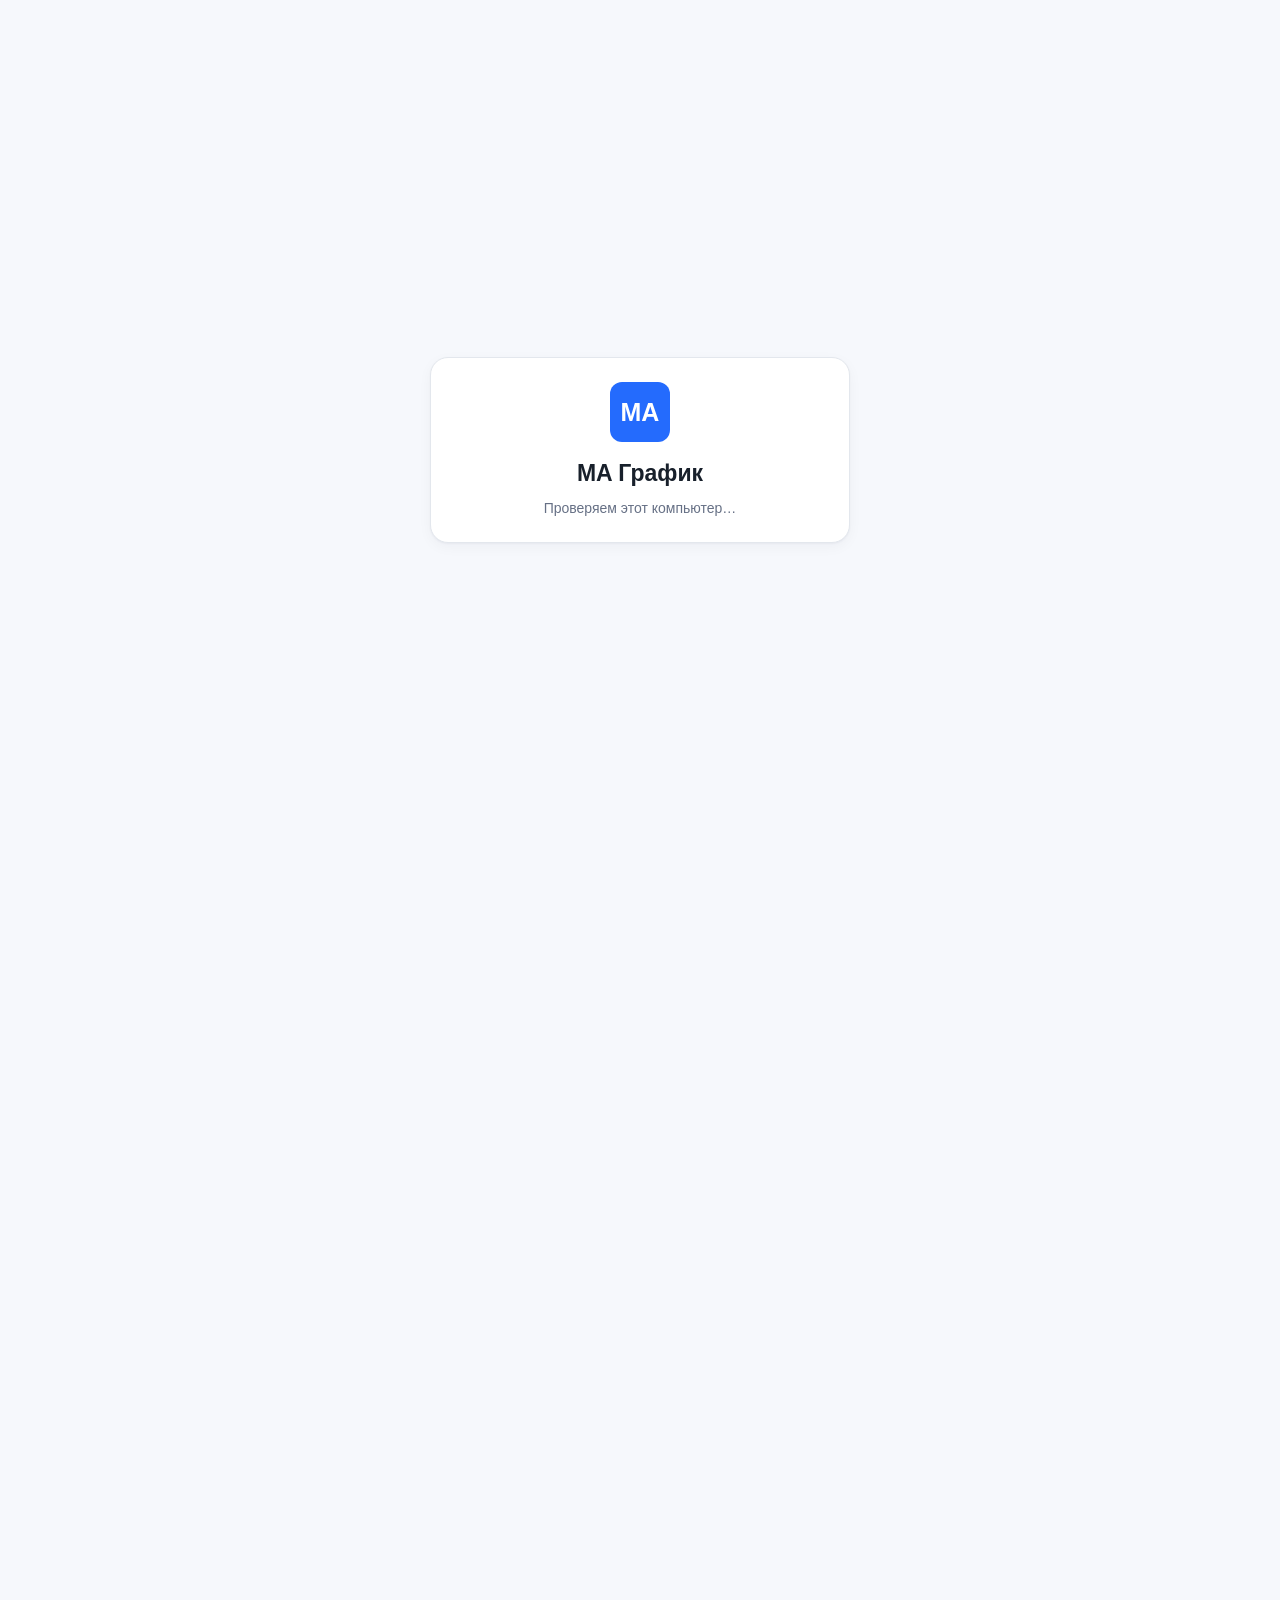
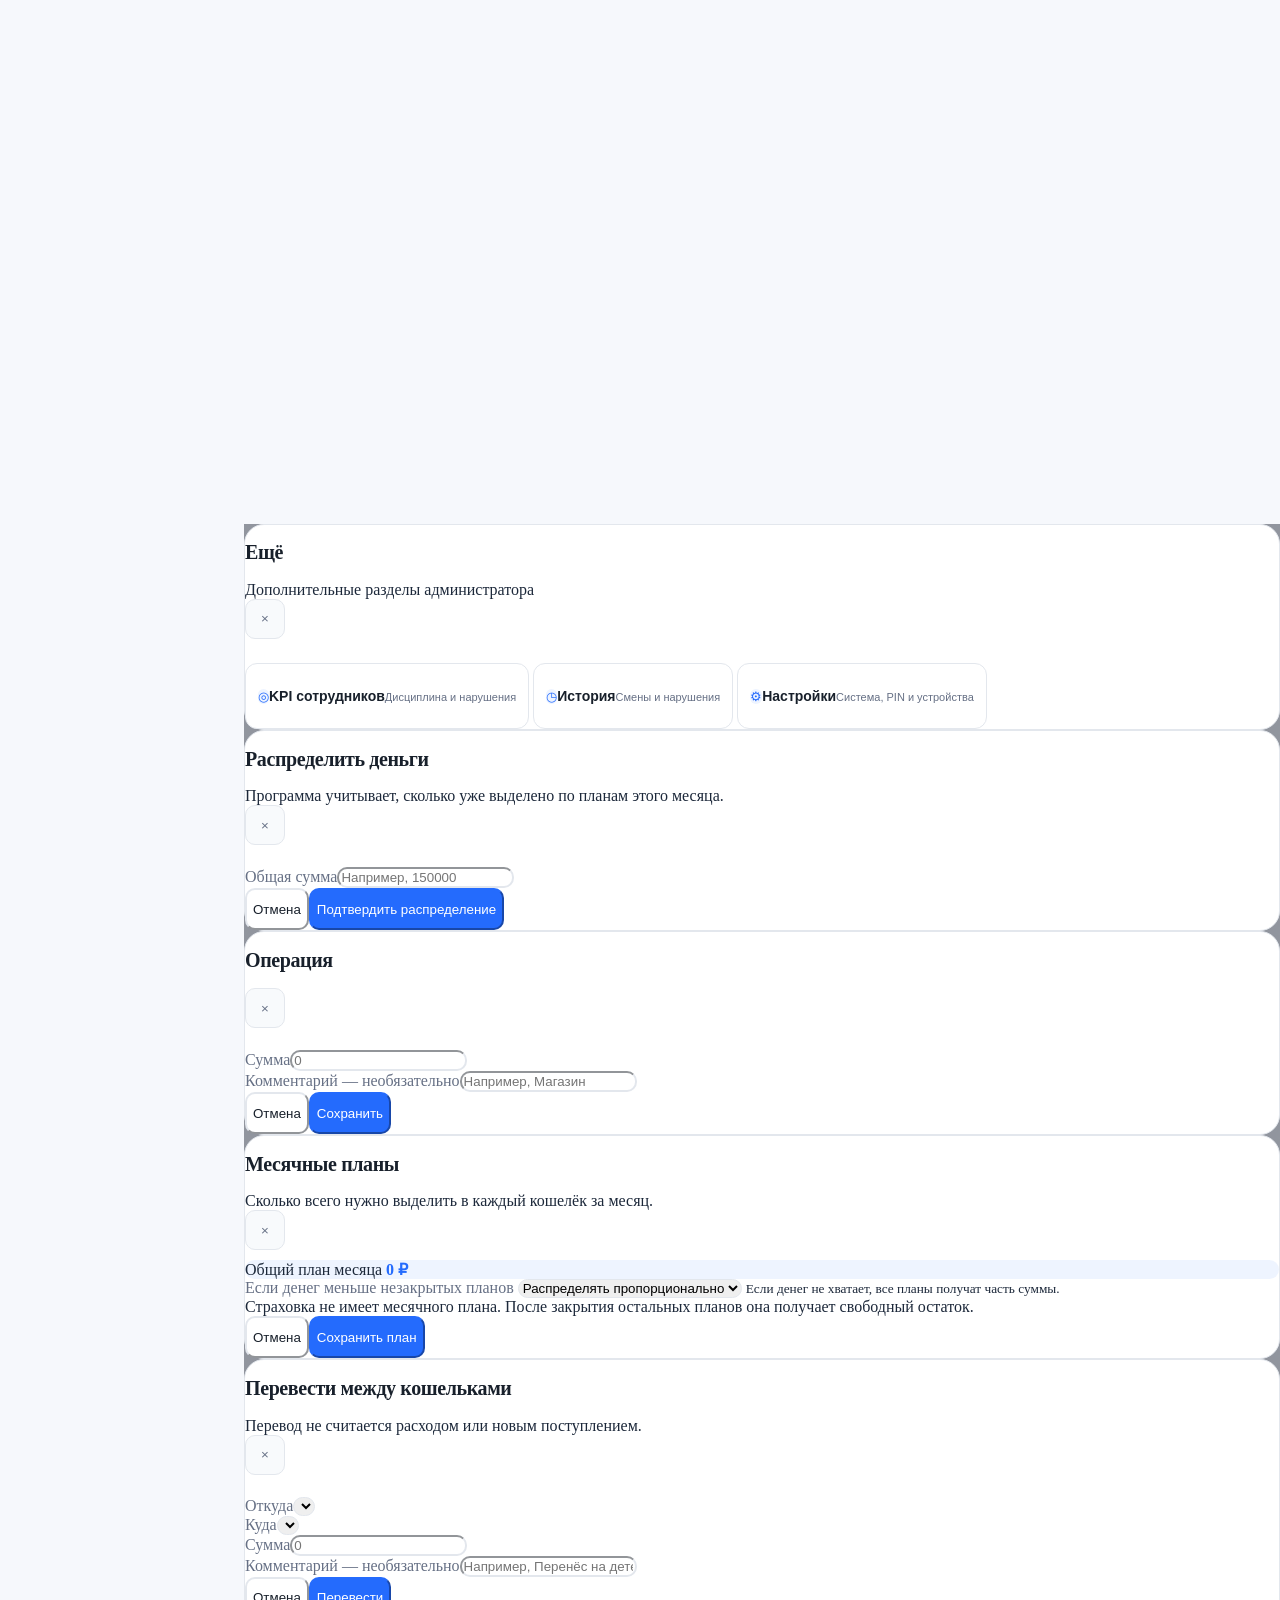
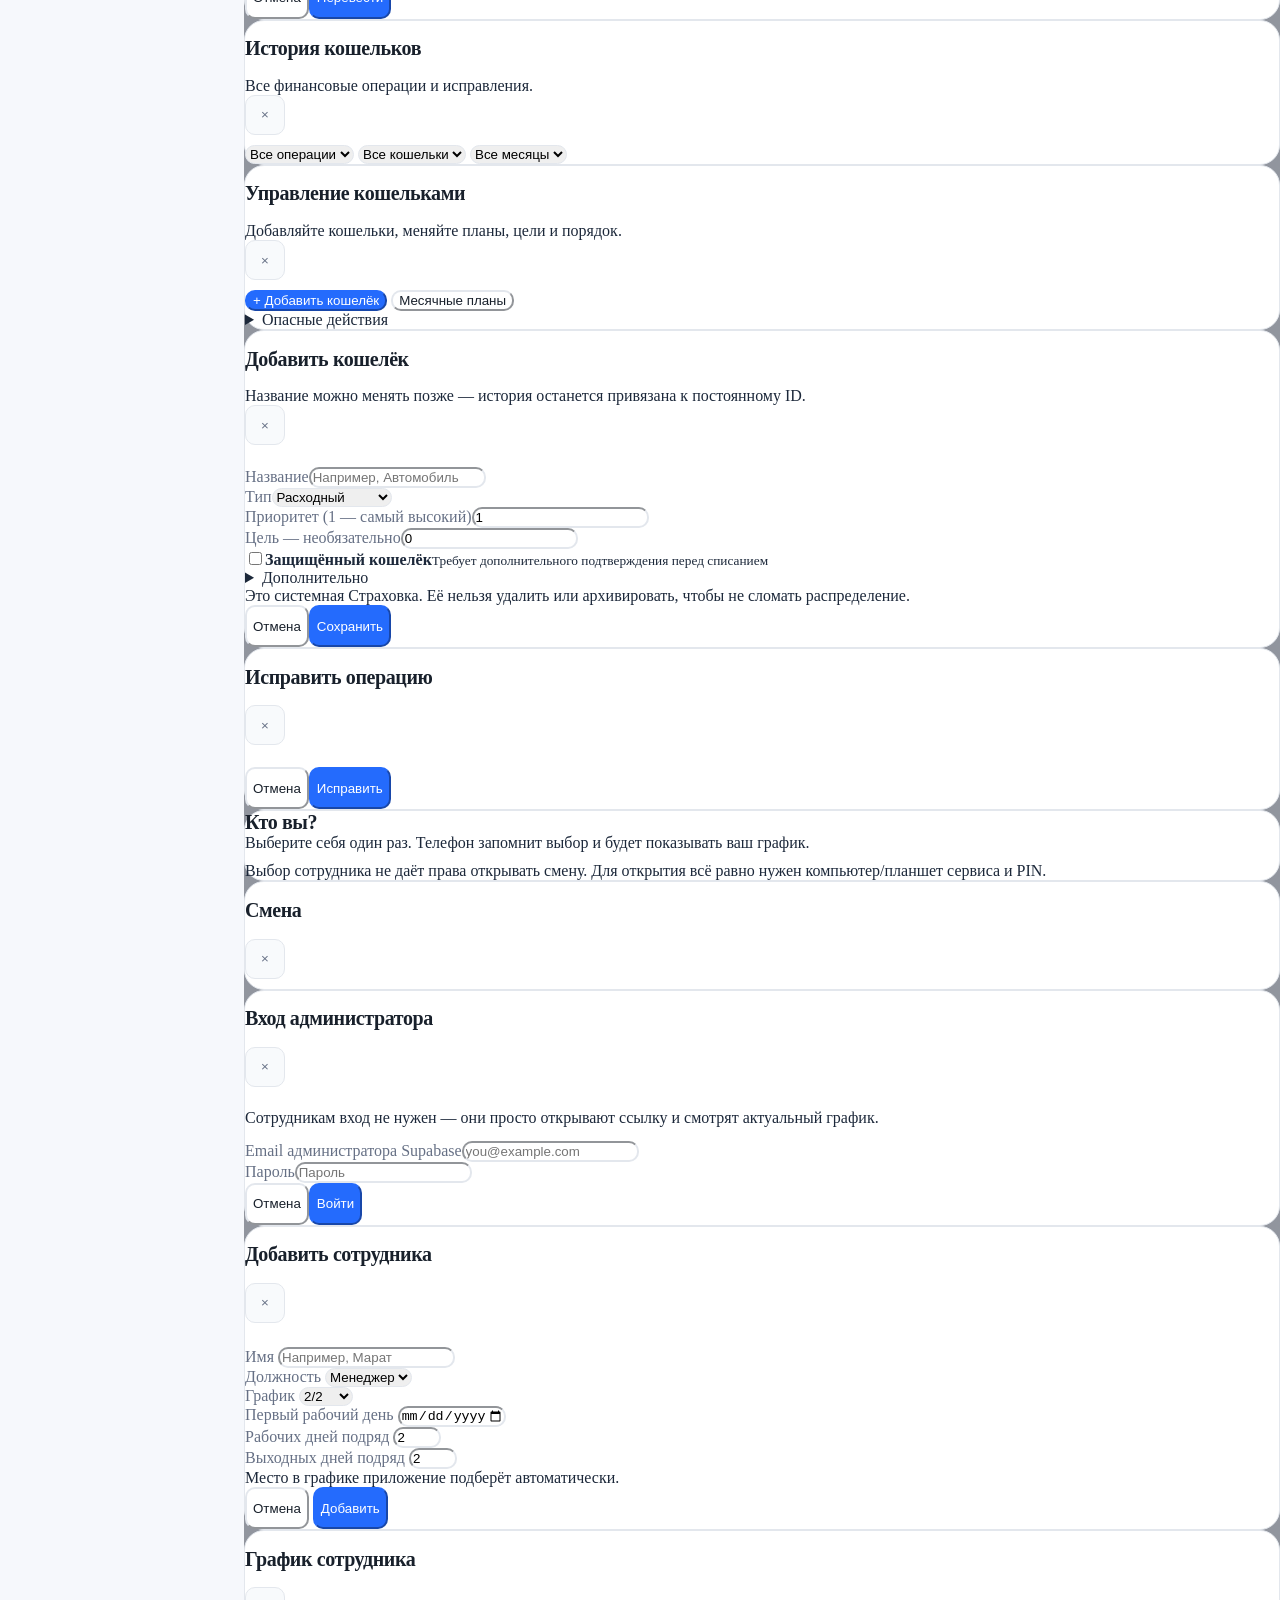
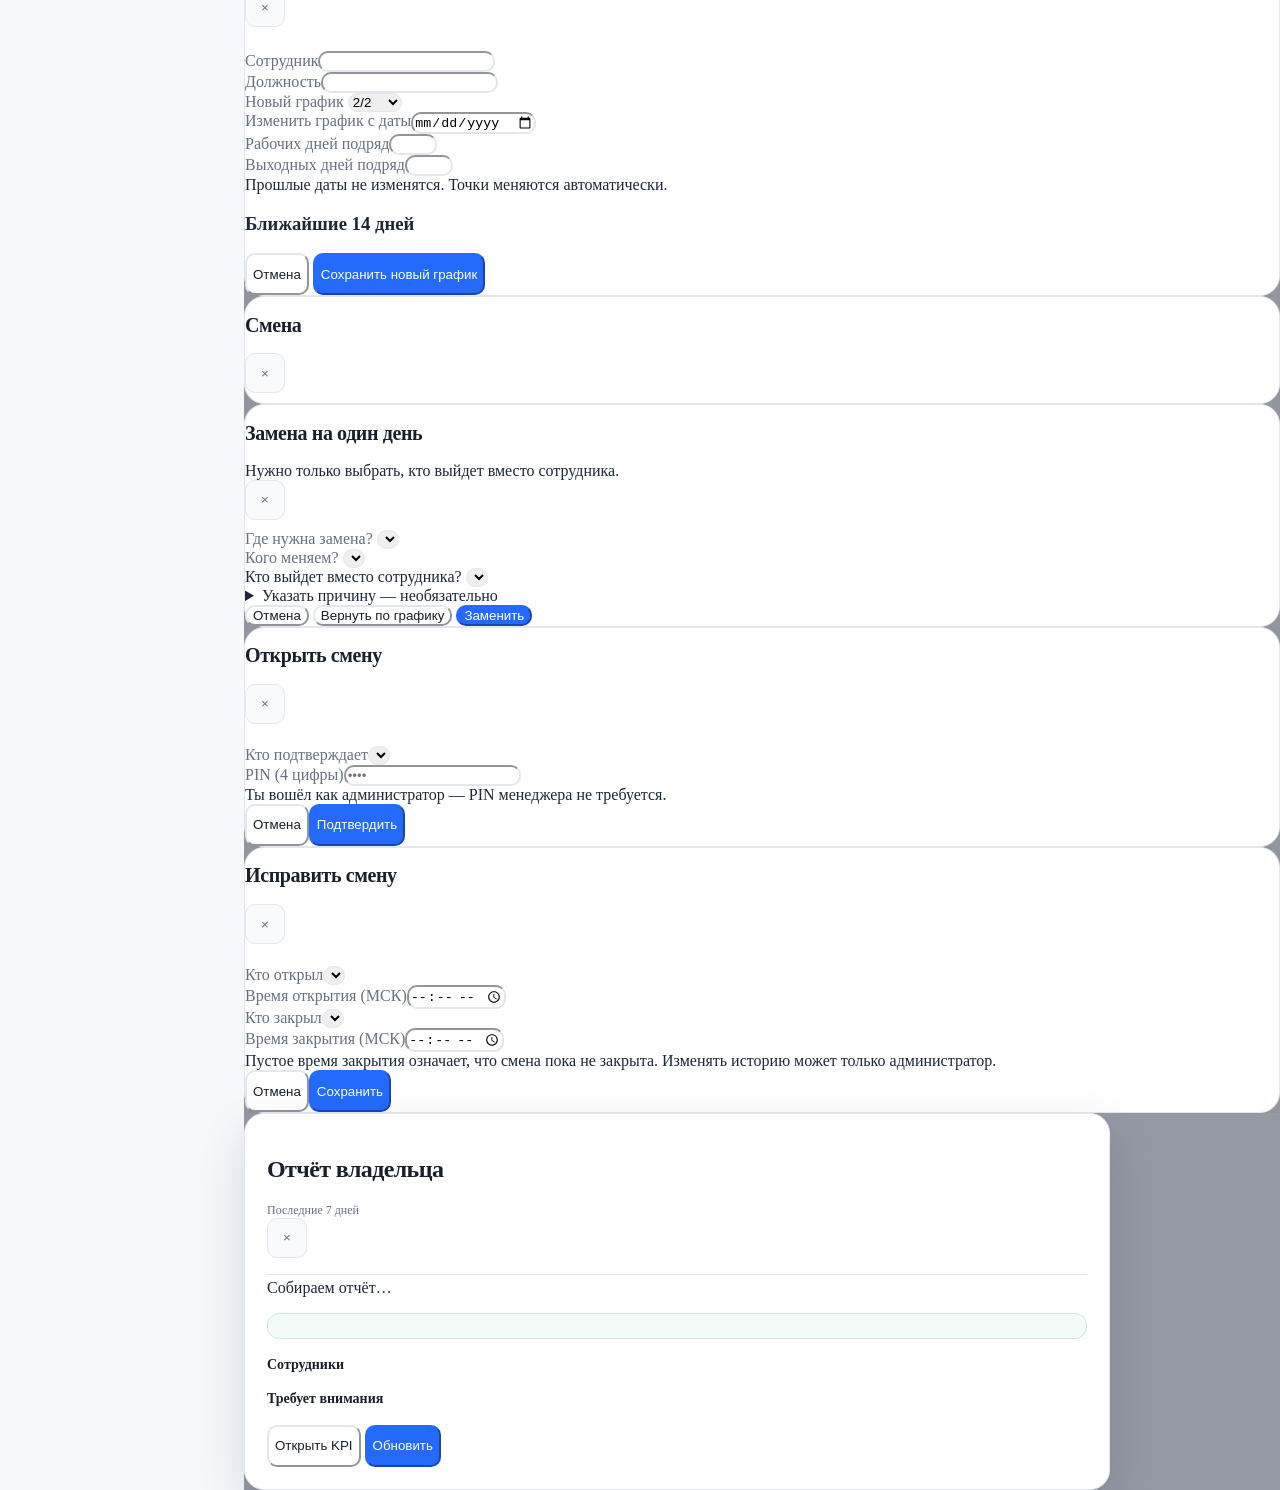
==== index.html @ 6e0b572b "Document Supabase fallback mirror and expose independent recovery links" ====
<!doctype html>
<html lang="ru">
<head>
<meta charset="utf-8">
<meta name="viewport" content="width=device-width, initial-scale=1, viewport-fit=cover">
<meta name="theme-color" content="#ffffff">
<style>
/* Аварийный экран должен работать даже при недоступности внешнего CSS. */
body.app-booting{margin:0;background:#f6f8fc;color:#1c283a}
body.app-booting .app,body.app-booting .bottom,body.app-booting .employee-identity-bar{visibility:hidden}
body.app-booting .app-boot-screen{position:fixed;inset:0;z-index:99999;display:flex;align-items:center;justify-content:center;padding:20px;background:#f6f8fc;box-sizing:border-box}
body.app-booting .app-boot-card{box-sizing:border-box;width:min(100%,420px);background:#fff;border:1px solid #dbe3f0;border-radius:20px;padding:24px;text-align:center;box-shadow:0 10px 28px rgba(18,39,82,.07);font:15px/1.45 -apple-system,BlinkMacSystemFont,"Segoe UI",sans-serif}
body.app-booting .app-boot-logo{display:flex;align-items:center;justify-content:center;width:60px;height:60px;margin:0 auto 15px;background:#2766f5;border-radius:16px;color:#fff;font-size:25px;font-weight:800}
body.app-booting .app-boot-title{font-size:23px;font-weight:800;color:#202b3c}
body.app-booting .app-boot-text{margin-top:8px;color:#64748b;font-size:14px}
.ma-boot-actions{display:grid;gap:10px;margin-top:19px}
.ma-boot-actions button,.ma-boot-actions a{display:block;width:100%;box-sizing:border-box;padding:12px 14px;border-radius:12px;text-align:center;text-decoration:none;font:600 15px/1.25 -apple-system,BlinkMacSystemFont,"Segoe UI",sans-serif;cursor:pointer}
.ma-boot-actions button{color:#fff;background:#2563eb;border:0}
.ma-boot-actions a{color:#1d4ed8;background:#eff6ff;border:1px solid #c8dafa}
.ma-boot-details{margin-top:12px;color:#64748b;font-size:12px;overflow-wrap:anywhere}
</style>
<script>
(function(){
  "use strict";
  var completed=false;
  var firstError="";
  var timer;
  function record(message){
    if(!firstError)firstError=String(message||"Ошибка загрузки").slice(0,240);
  }
  function show(){
    if(completed||!document.body||!document.body.classList.contains("app-booting"))return;
    var screen=document.getElementById("appBootScreen");
    if(!screen)return;
    var title=screen.querySelector(".app-boot-title");
    var description=screen.querySelector(".app-boot-text");
    if(title)title.textContent="Не удалось открыть график";
    if(description)description.textContent="Приложение не запустилось. Ваши данные и привязка устройства не удалены.";
    if(document.getElementById("maBootRecovery"))return;
    var panel=document.createElement("div");
    panel.id="maBootRecovery";
    var actions=document.createElement("div");
    actions.className="ma-boot-actions";
    var reload=document.createElement("button");
    reload.type="button";
    reload.textContent="Повторить загрузку";
    reload.addEventListener("click",function(){
      var next=new URL(location.href);
      next.searchParams.set("ma_retry",String(Date.now()));
      location.replace(next.href);
    });
    var mirror=document.createElement("a");
    mirror.href="https://yedzfmibceboncrytbqz.supabase.co/functions/v1/ma-grafik-mirror/";
    mirror.textContent="Резервный адрес — без Vercel";
    var lightweight=document.createElement("a");
    lightweight.href="https://yedzfmibceboncrytbqz.supabase.co/functions/v1/ma-grafik-mirror/lite.html";
    lightweight.textContent="Облегчённый график";
    var detail=document.createElement("div");
    detail.className="ma-boot-details";
    detail.textContent=firstError?("Причина: "+firstError):"Не удалось завершить запуск за 9 секунд. Возможно, не загружаются файлы сайта.";
    actions.appendChild(reload);
    actions.appendChild(mirror);
    actions.appendChild(lightweight);
    panel.appendChild(actions);
    panel.appendChild(detail);
    screen.querySelector(".app-boot-card").appendChild(panel);
  }
  window.MABoot={
    ready:function(){completed=true;clearTimeout(timer);},
    fail:function(reason){
      if(completed)return;
      record(reason&&reason.message?reason.message:reason);
      if(document.readyState==="loading")document.addEventListener("DOMContentLoaded",show,{once:true});
      else show();
    },
    assetError:function(filename){record("Не загрузился файл "+String(filename||""));setTimeout(show,1200);}
  };
  window.addEventListener("error",function(event){
    if(completed)return;
    var node=event.target;
    if(node&&(node.tagName==="SCRIPT"||node.tagName==="LINK")){
      record("Не загрузился файл "+(node.getAttribute("src")||node.getAttribute("href")||""));
    }else if(event.error||event.message){
      record(event.error&&event.error.message?event.error.message:event.message);
    }
  },true);
  window.addEventListener("unhandledrejection",function(event){
    if(!completed)record(event.reason&&event.reason.message?event.reason.message:"Ошибка выполнения приложения");
  });
  timer=setTimeout(show,9000);
})();
</script>
<title>MA График</title>
<link rel="icon" type="image/png" sizes="64x64" href="ma-favicon-final-v6.png">
<link rel="stylesheet" href="styles.css?v=20260927-boot-recovery-v1">
<link rel="manifest" href="manifest.webmanifest">
<link rel="apple-touch-icon" sizes="180x180" href="ma-apple-touch-final-v6.png">
</head>
<body class="app-booting">

<div class="app-boot-screen" id="appBootScreen" aria-live="polite">
  <div class="app-boot-card">
    <div class="app-boot-logo">MA</div>
    <div class="app-boot-title">MA График</div>
    <div class="app-boot-text">Проверяем этот компьютер…</div>
  </div>
</div>

<div class="startup-shift-window" id="startupShiftWindow">
  <div class="startup-shift-card">
    <div class="startup-shift-logo">
      <b>MA Смена</b>
      <span>Рабочий компьютер</span>
    </div>
    <div id="startupShiftContent">
      <div class="startup-shift-loading">Проверяем устройство и сегодняшнюю смену…</div>
    </div>
  </div>
</div>
<div class="app">
  <header class="topbar" id="topbar">
    <div class="brandrow">
      <div class="brand">MA График</div>
      <div style="display:flex;align-items:center;gap:8px">
        <div class="badge" id="saveBadge">Загрузка…</div>
        <button class="authbtn" id="adminBtn">Администратор</button>
      </div>
    </div>
    <div id="scheduleControls">
      <div class="monthnav simple-monthnav">
        <button class="navbtn" id="prevBtn" aria-label="Предыдущий месяц">‹</button>
        <select class="monthselect" id="monthSelect" aria-label="Месяц"></select>
        <select class="yearselect hidden" id="yearSelect" aria-label="Год"></select>
        <button class="navbtn" id="nextBtn" aria-label="Следующий месяц">›</button>
      </div>
      <button class="secondary today-month-btn" id="todayMonthBtn">Сегодня</button>
      <div class="filters simple-schedule-filters">
        <select id="employeeFilter"><option value="">Все сотрудники</option></select>
        <button class="primary schedule-add-employee hidden" id="addEmployeeBtn" type="button">+ Сотрудник</button>
        <button class="iconbtn hidden" id="refreshBtn" title="Обновить общий график" aria-label="Обновить">↻</button>
      </div>
    </div>
  </header>

  <div class="connection-banner" id="connectionBanner">Нет связи — данные могут быть неактуальны.</div>

  <main class="page">
    <div class="employee-identity-bar" id="employeeIdentityBar">
      <div><span>Сотрудник</span><b id="employeeIdentityName">—</b></div>
      <button class="employee-identity-change" id="changeEmployeeGlobal">Сменить</button>
    </div>
    <section id="employeeTodayPage" class="hidden">
      <div class="employee-hero">
        <div class="employee-hero-top">
          <div>
            <h2>Сегодня</h2>
            <div class="today-date" id="employeeTodayDate">—</div>
          </div>
        </div>
        <div class="employee-main-status unknown" id="employeeTodayWork">Загрузка…</div>
        <div class="employee-next" id="employeeNextShift"></div>
      </div>
    </section>

    <section id="employeeMyPage" class="hidden">
      <div class="section">
        <div class="employee-my-head">
          <div><h2>Мой график</h2></div>
        </div>
        <div class="employee-reminder-card" id="employeeReminderCard">
          <div class="employee-reminder-head">
            <div>
              <b>Напоминания о работе</b>
              <div class="employee-reminder-state" id="employeeReminderState">Проверяем уведомления…</div>
            </div>
          </div>
          <div class="employee-reminder-times">
            <span>Вечером в 20:00</span>
            <span>За 1 час</span>
            <span>За 15 минут</span>
          </div>
          <div class="employee-reminder-actions">
            <button class="primary" id="enableEmployeeReminders">Включить напоминания</button>
            <button class="secondary hidden" id="disableEmployeeReminders">Выключить</button>
          </div>
        </div>
        <div class="employee-shift-list" id="employeeShiftList"></div>
      </div>
    </section>

    <section id="employeeCalendarPage" class="hidden">
      <div class="section">
        <div class="employee-calendar-head">
          <div><h2>Календарь</h2></div>
        </div>
        <div class="employee-calendar-nav">
          <button id="employeeCalPrev" aria-label="Предыдущий месяц">‹</button>
          <div class="employee-calendar-label" id="employeeCalLabel">—</div>
          <button id="employeeCalNext" aria-label="Следующий месяц">›</button>
        </div>
        <div class="calendar-legend" id="employeeCalendarLegend">
          <span class="calendar-legend-item"><i class="calendar-dot service-s1"></i><span id="employeeLegendS1">Мобильный Ангел</span></span>
          <span class="calendar-legend-item"><i class="calendar-dot service-s2"></i><span id="employeeLegendS2">Нова</span></span>
        </div>
        <div class="employee-calendar-week">
          <div>ПН</div><div>ВТ</div><div>СР</div><div>ЧТ</div><div>ПТ</div><div>СБ</div><div>ВС</div>
        </div>
        <div class="employee-calendar-grid" id="employeeCalendarGrid"></div>
        <div class="employee-calendar-detail" id="employeeCalendarDetail"></div>
      </div>
    </section>

    <section id="desktopCalendarPage" class="hidden">
      <div class="section">
        <div class="employee-calendar-head">
          <div>
            <h2>Календарь</h2>
            <div class="today-date" id="desktopCalendarModeLabel">Общий график</div>
          </div>
        </div>
        <div class="employee-calendar-nav">
          <button id="desktopCalPrev" aria-label="Предыдущий месяц">‹</button>
          <div class="employee-calendar-label" id="desktopCalLabel">—</div>
          <button id="desktopCalNext" aria-label="Следующий месяц">›</button>
        </div>
        <div class="calendar-legend">
          <span class="calendar-legend-item"><i class="calendar-dot service-s1"></i><span id="desktopLegendS1">Мобильный Ангел</span></span>
          <span class="calendar-legend-item"><i class="calendar-dot service-s2"></i><span id="desktopLegendS2">Нова</span></span>
        </div>
        <div class="employee-calendar-week" style="min-width:820px">
          <div>ПН</div><div>ВТ</div><div>СР</div><div>ЧТ</div><div>ПТ</div><div>СБ</div><div>ВС</div>
        </div>
        <div class="desktop-calendar-wrap">
          <div class="desktop-calendar-grid" id="desktopCalendarGrid"></div>
        </div>
        <div class="desktop-calendar-detail" id="desktopCalendarDetail"></div>
      </div>
    </section>

    <section id="adminTodayPage" class="hidden">
      <div class="admin-attention" id="attentionBox">
        <h2 id="attentionTitle">Требует внимания</h2>
        <div class="attention-list" id="attentionList"></div>
      </div>

      <div class="today-board">
        <div class="today-head">
          <div><h2>Состояние смен</h2><div class="today-date" id="todayDateLabel">—</div></div>
          <div class="today-head-actions">
            <button class="secondary" id="openKpiFromToday">KPI сотрудников</button>
            <button class="secondary" id="openOwnerReport">Отчёт владельца</button>
            <button class="secondary quick-replace-btn hidden" id="quickReplaceBtn">Замена сегодня</button>
          </div>
        </div>
        <div class="shift-cards" id="todayShiftCards"></div>
      </div>
    </section>

    <section id="schedulePage">
      <div class="month-title schedule-month-title">
        <h1 id="monthTitle"></h1>
        <p id="monthSubtitle"></p>
      </div>

      <div class="schedule-admin-tools hidden" id="scheduleAdminTools">
        <div class="schedule-problem-summary" id="scheduleProblemSummary"></div>
        <div class="schedule-problem-details hidden" id="scheduleProblemDetails"></div>
      </div>

      <div id="servicesRoot"></div>

      <details class="schedule-workload-card hidden" id="scheduleWorkloadCard">
        <summary class="schedule-workload-head">
          <h3>Нагрузка сотрудников</h3>
          <span id="scheduleWorkloadLabel">—</span>
        </summary>
        <div class="schedule-workload-scroll" id="scheduleWorkloadTable"></div>
      </details>

      <div class="actions" id="monthActions">
        <button class="secondary" id="shareBtn">Поделиться графиком</button>
      </div>
      <div class="notice hidden" id="monthPhotoNotice"></div>
    </section>

    <section id="historyPage" class="hidden">
      <div class="section">
        <div class="history-page-head">
          <div>
            <h2>История смен</h2>
            <div class="history-page-sub">Контроль дисциплины и фактических открытий/закрытий</div>
          </div>
          <button class="secondary" id="openKpiFromHistory">KPI сотрудников</button>
        </div>

        <div class="history-quick" id="historyQuick">
          <button data-range="today">Сегодня</button>
          <button data-range="7days">7 дней</button>
          <button data-range="month" class="active">Этот месяц</button>
          <button class="history-custom-toggle" id="historyCustomBtn">Другой период</button>
        </div>

        <div class="history-custom-wrap">
          <div class="history-custom-range hidden" id="historyCustomRange">
            <input type="date" id="historyFrom" aria-label="С даты">
            <input type="date" id="historyTo" aria-label="По дату">
            <button class="primary" id="loadHistoryBtn">Показать</button>
          </div>
        </div>

        <div class="history-filters-clean">
          <select id="historyService"><option value="">Все сервисы</option></select>
          <select id="historyEmployee"><option value="">Все ответственные</option></select>
          <select id="historyProblem">
            <option value="">Все смены</option>
            <option value="problems">Только нарушения</option>
            <option value="late">Опоздания</option>
            <option value="unclosed">Не закрыты</option>
            <option value="voided">Аннулированные</option>
          </select>
        </div>

        <div class="history-legend">
          <span><i class="history-dot service-s1"></i><b id="historyLegendS1">Мобильный Ангел</b></span>
          <span><i class="history-dot service-s2"></i><b id="historyLegendS2">Нова</b></span>
        </div>

        <div class="history-stats" id="historyStats"></div>
        <div class="history-list" id="historyList"></div>
      </div>
    </section>



    <section id="kpiPage" class="hidden">
      <div class="section kpi-shell">
        <div class="kpi-head">
          <div>
            <h2>KPI сотрудников</h2>
            <div class="history-page-sub">Автоматическая оценка дисциплины по ответственным сменам</div>
          </div>
          <button class="secondary" id="kpiBackBtn">Назад</button>
        </div>

        <div class="kpi-toolbar">
          <label>Месяц<input type="month" id="kpiMonth" aria-label="Месяц KPI"></label>
          <button class="secondary" id="kpiRefreshBtn" type="button">Обновить</button>
        </div>

        <div class="kpi-notice" id="kpiNotice"></div>
        <div class="kpi-summary" id="kpiSummary"></div>
        <div class="kpi-loading hidden" id="kpiLoading">Считаем KPI…</div>
        <div class="kpi-list" id="kpiList"></div>
      </div>
    </section>

    <section id="walletsPage" class="hidden">
      <div class="wallets-shell">
        <div class="wallets-head">
          <div class="wallets-title-block">
            <h2>Кошельки</h2>
            <div class="wallets-sub">Личный бюджет на месяц</div>
            <div class="wallet-cloud-line">
              <span class="wallet-cloud-state" id="walletCloudState">Облако: проверяем…</span>
              <button class="secondary wallet-sync-icon" id="walletSyncBtn" type="button" aria-label="Обновить кошельки из облака" title="Обновить из облака">↻</button>
            </div>
          </div>
          <div class="wallet-head-actions">
            <button class="secondary" id="walletPlanBtn">Управление</button>
          </div>
        </div>

        <div class="wallet-overview-card">
          <div class="wallet-overview-month">
            <button class="secondary wallet-month-nav" id="walletMonthPrev" aria-label="Предыдущий месяц">‹</button>
            <b id="walletMonthLabel">—</b>
            <button class="secondary wallet-month-nav" id="walletMonthNext" aria-label="Следующий месяц">›</button>
          </div>
          <span class="wallet-overview-caption" id="walletOverviewLabel">Всего денег</span>
          <b class="wallet-overview-total" id="walletsTotal">0 ₽</b>
          <div class="wallet-overview-state neutral hidden" id="walletOverviewState"></div>
          <div class="wallet-overview-grid">
            <div><span id="walletOverviewStat1Label">План</span><b id="walletOverviewStat1Value">0 ₽</b></div>
            <div><span id="walletOverviewStat2Label">Закрыто</span><b id="walletOverviewStat2Value">0 ₽</b></div>
            <div><span id="walletOverviewStat3Label">Осталось</span><b id="walletOverviewStat3Value">0 ₽</b></div>
            <div><span id="walletOverviewStat4Label">Страховка</span><b id="walletOverviewStat4Value">0 ₽</b></div>
          </div>
        </div>

        <div class="wallet-readonly-note hidden" id="walletReadonlyNote">Исторический просмотр. Новые операции создаются только в текущем месяце. Старые операции можно исправлять через историю.</div>

        <div class="wallet-main-actions">
          <button class="primary" id="openWalletDistribution">+ Распределить деньги</button>
          <button class="secondary" id="openWalletTransfer">Перевести</button>
        </div>

        <div class="wallet-filter" id="walletFilterButtons" role="group" aria-label="Фильтр кошельков">
          <button type="button" class="active" data-wallet-filter="all">Все</button>
          <button type="button" data-wallet-filter="expense">Расходы</button>
          <button type="button" data-wallet-filter="savings">Накопления</button>
        </div>
        <div class="wallet-grid" id="walletsGrid"></div>

        <button class="secondary wallet-history-link" id="openWalletFullHistory" type="button">
          <span>История операций</span><span aria-hidden="true">›</span>
        </button>
      </div>
    </section>


    <section id="settingsPage" class="hidden">

      <!-- 1. СИСТЕМА -->
      <div class="section settings-main-section">
        <div class="settings-title-row">
          <div>
            <h2>Система</h2>
            <div class="settings-subtitle">Главное состояние программы</div>
          </div>
        </div>

        <div class="system-health-grid">
          <div class="system-health-row">
            <span class="system-health-icon" id="systemCloudIcon">•</span>
            <div><b>Облако</b><small id="systemCloudText">Проверяем…</small></div>
          </div>
          <div class="system-health-row">
            <span class="system-health-icon" id="systemPushIcon">•</span>
            <div><b>Уведомления</b><small id="systemPushText">Проверяем…</small></div>
          </div>
          <div class="system-health-row">
            <span class="system-health-icon" id="systemS1Icon">•</span>
            <div><b id="systemS1Name">Мобильный Ангел</b><small id="systemS1Text">Проверяем устройство…</small></div>
          </div>
          <div class="system-health-row">
            <span class="system-health-icon" id="systemS2Icon">•</span>
            <div><b id="systemS2Name">Нова</b><small id="systemS2Text">Проверяем устройство…</small></div>
          </div>
          <div class="system-health-row">
            <span class="system-health-icon" id="systemErrorsIcon">•</span>
            <div><b>Ошибки</b><small id="systemErrorsText">Проверяем журнал…</small></div>
          </div>
        </div>

        <div class="settings-account-row">
          <div id="cloudSettingsState"></div>
          <button class="secondary compact-settings-btn" id="logoutBtn">Выйти</button>
        </div>

        <details class="settings-inline-details">
          <summary>Уведомления владельцу</summary>
          <div class="push-box" style="margin-top:10px">
            <div class="push-state" id="pushState">Проверяем поддержку уведомлений…</div>
            <div class="push-state" id="schedulerHealth">Статус автоматических проверок появится после входа администратора.</div
            <button class="primary" id="enablePushBtn">Включить уведомления</button>
          </div>
        </details>

        <details class="settings-inline-details" id="errorLogDetails">
          <summary>Журнал ошибок <span id="errorLogCountBadge"></span></summary>
          <div class="error-log-box">
            <div class="error-log-list" id="errorLogList"><div class="error-log-empty">Проверяем журнал…</div></div>
            <div class="error-log-actions">
              <button class="secondary" id="copyErrorLogBtn" type="button">Скопировать журнал</button>
              <button class="secondary" id="clearErrorLogBtn" type="button">Очистить</button>
            </div>
          </div>
        </details>
      </div>

      <!-- 2. ТЕКУЩАЯ СХЕМА -->
      <details class="section settings-main-section mobile-settings-fold" id="settingsScheduleFold" open>
        <summary class="settings-title-row mobile-settings-summary">
          <div>
            <h2>Текущий график</h2>
            <div class="settings-subtitle">Коротко: кто и где работает сейчас</div>
          </div>
        </summary>
        <div id="currentScheduleSummary" class="current-schedule-summary"></div>
      </details>

      <!-- 3. PIN -->
      <details class="section settings-main-section mobile-settings-fold" id="settingsPinsFold" open>
        <summary class="settings-title-row mobile-settings-summary">
          <div>
            <h2>PIN-коды</h2>
            <div class="settings-subtitle">Для открытия и закрытия смены на рабочем устройстве</div>
          </div>
        </summary>
        <div id="pinFields"></div>
        <button class="secondary" id="savePinsBtn" style="width:100%;margin-top:10px">Сохранить новые PIN</button>
      </details>

      <!-- 4. УСТРОЙСТВА -->
      <details class="section settings-main-section mobile-settings-fold" id="settingsDevicesFold" open>
        <summary class="settings-title-row mobile-settings-summary">
          <div>
            <h2>Устройства сервисов</h2>
            <div class="settings-subtitle">Какой компьютер или планшет имеет право подтверждать смену</div>
          </div>
        </summary>

        <div class="device-box settings-device-box">
          <div class="grid2">
            <div class="field" style="margin:0">
              <label>Сервис</label>
              <select id="deviceService"></select>
            </div>
            <div class="field" style="margin:0">
              <label>Название устройства</label>
              <input id="deviceLabel" placeholder="Например: компьютер Моба">
            </div>
          </div>
          <button class="primary" id="pairDeviceBtn" style="width:100%;margin-top:10px">Разрешить это устройство</button>
          <div class="device-state" id="currentDeviceState">Проверяем это устройство…</div>
          <div id="deviceList" class="device-list"></div>

          <details class="settings-inline-details device-tech-note">
            <summary>Как защищено устройство?</summary>
            <div class="device-security-note">Разрешение привязано к закрытому криптографическому ключу этого браузера. С другого браузера или устройства подтверждение смены не сработает.</div>
          </details>
        </div>
      </details>

      <!-- 5. ДОПОЛНИТЕЛЬНО -->
      <div class="section settings-main-section">
        <details class="advanced-settings settings-extra" id="advancedSettings">
          <summary>Дополнительно</summary>
          <div class="advanced-inner">

            <div class="advanced-block">
              <h3>Точки и время работы</h3>
              <div class="grid2">
                <div class="field"><label>Название точки 1</label><input id="service1"></div>
                <div class="field"><label>Название точки 2</label><input id="service2"></div>
                <div class="field"><label>Начало смены</label><input type="time" id="shiftStart"></div>
                <div class="field"><label>Конец смены</label><input type="time" id="shiftEnd"></div>
              </div>
              <button class="primary" id="saveSettingsBtn" style="width:100%">Сохранить точки и время</button>
            </div>

            <!-- Служебные поля оставлены скрытыми для совместимости старых данных -->
            <input type="hidden" id="anchorDate">
            <input type="hidden" id="serviceBlockDays" value="15">

            <div class="advanced-block" id="installAppsSection">
              <h3>Установить приложение</h3>
              <div class="install-app-card">
                <b>MA График</b>
                <p>Установить программу на этот компьютер или телефон.</p>
                <button class="primary" id="installGrafikBtn">Установить MA График</button>
              </div>
              <div class="install-app-state" id="installAppState">Проверяем возможность установки…</div>
            </div>

            <details class="advanced-block nested-settings-details">
              <summary>Облако и резервная копия</summary>
              <div class="notice" id="backupStatus" style="margin-top:10px">Проверяем резервные копии…</div>
              <div class="settings-actions" style="margin-top:10px">
                <button class="secondary" id="forceSyncBtn">Обновить из облака</button>
                <button class="secondary" id="manualBackupBtn">Создать автокопию</button>
                <button class="secondary" id="restoreLatestBackupBtn">Восстановить последнюю</button>
                <button class="secondary" id="exportBtn">Скачать полную копию</button>
                <button class="secondary" id="importBtn">Восстановить из файла</button>
              </div>
              <div class="small" style="margin-top:8px">Автокопии хранятся только на этом устройстве. Полная скачанная копия содержит график и кошельки, но не содержит пароль администратора, PIN или ключ рабочего устройства.</div>
              <input type="file" id="importFile" accept="application/json" class="hidden">
            </details>

            <details class="advanced-block nested-settings-details danger-zone">
              <summary>Опасные действия</summary>
              <div class="notice" style="margin-top:10px">Полный сброс перестроит настройки графика. Для подтверждения потребуется слово СБРОСИТЬ и дополнительное подтверждение.</div>
              <button class="danger" id="resetBtn" style="width:100%;margin-top:8px">Сбросить все настройки</button>
            </details>

          </div>
        </details>
      </div>
    </section>
  </main>
</div>

<nav class="bottom">
  <div class="desktop-nav-brand">
    <b id="desktopNavBrandTitle">MA График</b>
    <span id="desktopNavBrandSubtitle">Управление сменами</span>
  </div>
  <div class="bottom-inner admin-six" id="bottomInner">
    <button class="tab active" id="bottomTab1" data-tab="adminToday">Сегодня</button>
    <button class="tab" id="bottomTab2" data-tab="schedule">График</button>
    <button class="tab" id="bottomTab3" data-tab="desktopCalendar">Календарь</button>
    <button class="tab" id="bottomTab4" data-tab="history">История</button>
    <button class="tab" id="bottomTab5" data-tab="settings">Настройки</button>
    <button class="tab" id="bottomTab6" data-tab="wallets">Кошельки</button>
    <button class="tab hidden" id="bottomTabMore" data-tab="more">Ещё</button>
  </div>
</nav>

<div class="modal hidden mobile-more-modal" id="mobileMoreModal">
  <div class="sheet mobile-more-sheet">
    <div class="sheet-head">
      <div>
        <h2>Ещё</h2>
        <div class="employee-mode-note">Дополнительные разделы администратора</div>
      </div>
      <button class="close" id="closeMobileMore" aria-label="Закрыть">×</button>
    </div>
    <div class="mobile-more-actions">
      <button class="secondary mobile-more-action" data-mobile-more-tab="kpi"><span class="mobile-more-icon">◎</span><span><b>KPI сотрудников</b><small>Дисциплина и нарушения</small></span></button>
      <button class="secondary mobile-more-action" data-mobile-more-tab="history"><span class="mobile-more-icon">◷</span><span><b>История</b><small>Смены и нарушения</small></span></button>
      <button class="secondary mobile-more-action" data-mobile-more-tab="settings"><span class="mobile-more-icon">⚙</span><span><b>Настройки</b><small>Система, PIN и устройства</small></span></button>
    </div>
  </div>
</div>

<div class="modal hidden" id="walletDistributionModal">
  <div class="sheet">
    <div class="sheet-head">
      <div><h2>Распределить деньги</h2><div class="employee-mode-note">Программа учитывает, сколько уже выделено по планам этого месяца.</div></div>
      <button class="close" id="closeWalletDistribution">×</button>
    </div>
    <div class="field" style="margin-top:12px"><label>Общая сумма</label><input id="walletDistributionAmount" inputmode="decimal" autocomplete="off" placeholder="Например, 150000"></div>
    <div id="walletDistributionPreview"></div>
    <div class="login-actions"><button class="secondary" id="cancelWalletDistribution">Отмена</button><button class="primary" id="confirmWalletDistribution" disabled>Подтвердить распределение</button></div>
  </div>
</div>

<div class="modal hidden" id="walletTransactionModal">
  <div class="sheet">
    <div class="sheet-head">
      <div><h2 id="walletTransactionTitle">Операция</h2><div class="employee-mode-note" id="walletTransactionSubtitle"></div></div>
      <button class="close" id="closeWalletTransaction">×</button>
    </div>
    <input type="hidden" id="walletTransactionWalletId"><input type="hidden" id="walletTransactionType">
    <div class="field" style="margin-top:12px"><label>Сумма</label><input id="walletTransactionAmount" inputmode="decimal" autocomplete="off" placeholder="0"></div>
    <div class="field"><label>Комментарий — необязательно</label><input id="walletTransactionComment" maxlength="120" placeholder="Например, Магазин"></div>
    <div class="login-error" id="walletTransactionError"></div>
    <div class="login-actions"><button class="secondary" id="cancelWalletTransaction">Отмена</button><button class="primary" id="confirmWalletTransaction">Сохранить</button></div>
  </div>
</div>

<div class="modal hidden" id="walletPlanModal">
  <div class="sheet wallet-plan-sheet">
    <div class="sheet-head">
      <div><h2>Месячные планы</h2><div class="employee-mode-note">Сколько всего нужно выделить в каждый кошелёк за месяц.</div></div>
      <button class="close" id="closeWalletPlan">×</button>
    </div>
    <div class="wallet-plan-sticky">
      <span>Общий план месяца</span>
      <b id="walletPlanTotal">0 ₽</b>
    </div>
    <div class="field wallet-strategy-field">
      <label>Если денег меньше незакрытых планов</label>
      <select id="walletDistributionStrategy"><option value="proportional">Распределять пропорционально</option><option value="priority">Распределять по приоритетам</option></select>
      <small class="wallet-strategy-help" id="walletStrategyHelp">Если денег не хватает, все планы получат часть суммы.</small>
    </div>
    <div class="wallet-plan-list" id="walletPlanFields"></div>
    <div class="wallet-plan-insurance">Страховка не имеет месячного плана. После закрытия остальных планов она получает свободный остаток.</div>
    <div class="login-actions"><button class="secondary" id="cancelWalletPlan">Отмена</button><button class="primary" id="saveWalletPlan">Сохранить план</button></div>
  </div>
</div>

<div class="modal hidden" id="walletTransferModal">
  <div class="sheet">
    <div class="sheet-head"><div><h2 id="walletTransferTitle">Перевести между кошельками</h2><div class="employee-mode-note">Перевод не считается расходом или новым поступлением.</div></div><button class="close" id="closeWalletTransfer">×</button></div>
    <div class="grid2" style="margin-top:12px"><div class="field"><label>Откуда</label><select id="walletTransferFrom"></select></div><div class="field"><label>Куда</label><select id="walletTransferTo"></select></div></div>
    <div class="field"><label>Сумма</label><input id="walletTransferAmount" inputmode="decimal" autocomplete="off" placeholder="0"></div>
    <div class="field"><label>Комментарий — необязательно</label><input id="walletTransferComment" maxlength="120" placeholder="Например, Перенёс на детей"></div>
    <div class="login-error" id="walletTransferError"></div>
    <div class="login-actions"><button class="secondary" id="cancelWalletTransfer">Отмена</button><button class="primary" id="confirmWalletTransfer">Перевести</button></div>
  </div>
</div>


<div class="modal hidden" id="walletFullHistoryModal">
  <div class="sheet wallet-large-sheet wallet-history-sheet">
    <div class="sheet-head"><div><h2>История кошельков</h2><div class="employee-mode-note">Все финансовые операции и исправления.</div></div><button class="close" id="closeWalletFullHistory">×</button></div>
    <div class="wallet-history-filters">
      <select id="walletHistoryType">
        <option value="all">Все операции</option>
        <option value="income">Поступления</option>
        <option value="expense">Расходы</option>
        <option value="transfer">Переводы</option>
      </select>
      <select id="walletHistoryWallet"><option value="all">Все кошельки</option></select>
      <select id="walletHistoryMonth"><option value="all">Все месяцы</option></select>
    </div>
    <div class="wallet-history-list wallet-history-full-list" id="walletHistoryList"></div>
  </div>
</div>

<div class="modal hidden" id="walletManageModal">
  <div class="sheet wallet-large-sheet">
    <div class="sheet-head"><div><h2>Управление кошельками</h2><div class="employee-mode-note">Добавляйте кошельки, меняйте планы, цели и порядок.</div></div><button class="close" id="closeWalletManage">×</button></div>
    <div class="wallet-manage-top">
      <button class="primary" id="addWalletBtn">+ Добавить кошелёк</button>
      <button class="secondary" id="openWalletPlansFromManage">Месячные планы</button>
    </div>
    <div id="walletManageList"></div>
    <details class="wallet-danger-details">
      <summary>Опасные действия</summary>
      <div class="wallet-reset-box">
        <b>Очистить финансовую историю</b>
        <span id="walletClearHistoryState">Удалятся только операции и рассчитанные из них балансы. Кошельки, планы, цели, приоритеты и настройки останутся.</span>
        <button class="danger" id="clearWalletHistoryBtn">Очистить историю и балансы</button>
      </div>
    </details>
  </div>
</div>

<div class="modal hidden" id="walletEditModal">
  <div class="sheet">
    <div class="sheet-head"><div><h2 id="walletEditTitle">Добавить кошелёк</h2><div class="employee-mode-note">Название можно менять позже — история останется привязана к постоянному ID.</div></div><button class="close" id="closeWalletEdit">×</button></div>
    <div class="field" style="margin-top:12px"><label>Название</label><input id="walletEditName" maxlength="60" placeholder="Например, Автомобиль"></div>
    <div class="grid2 wallet-edit-type-grid" id="walletEditTypePriorityGrid">
      <div class="field"><label>Тип</label><select id="walletEditType"><option value="expense">Расходный</option><option value="savings">Накопительный</option></select></div>
      <div class="field" id="walletEditPriorityField"><label>Приоритет (1 — самый высокий)</label><input id="walletEditPriority" inputmode="numeric" type="number" min="1" step="1" value="1"></div>
    </div>
    <div class="field hidden" id="walletEditGoalField"><label>Цель — необязательно</label><input id="walletEditGoal" inputmode="decimal" value="0"></div>
    <label class="wallet-check"><input type="checkbox" id="walletEditProtected"><span><b>Защищённый кошелёк</b><small>Требует дополнительного подтверждения перед списанием</small></span></label>
    <details class="wallet-edit-advanced" id="walletEditAdvanced">
      <summary>Дополнительно</summary>
      <div class="field" style="margin-top:10px"><label>Остаток при новом месяце</label><select id="walletEditRollover"><option value="carry">Перенести дальше</option><option value="insurance">Перевести в Страховку</option></select></div>
    </details>
    <div class="wallet-plan-insurance hidden" id="walletEditSystemNote">Это системная Страховка. Её нельзя удалить или архивировать, чтобы не сломать распределение.</div>
    <div class="login-error" id="walletEditError"></div>
    <div class="login-actions"><button class="secondary" id="cancelWalletEdit">Отмена</button><button class="primary" id="saveWalletEdit">Сохранить</button></div>
  </div>
</div>

<div class="modal hidden" id="walletCorrectionModal">
  <div class="sheet wallet-large-sheet">
    <div class="sheet-head"><div><h2 id="walletCorrectionTitle">Исправить операцию</h2><div class="employee-mode-note" id="walletCorrectionNote"></div></div><button class="close" id="closeWalletCorrection">×</button></div>
    <div id="walletCorrectionFields" style="margin-top:12px"></div>
    <div class="login-error" id="walletCorrectionError"></div>
    <div class="login-actions"><button class="secondary" id="cancelWalletCorrection">Отмена</button><button class="primary" id="saveWalletCorrection">Исправить</button></div>
  </div>
</div>


<div class="toast" id="toast"></div>

<div class="modal hidden" id="employeePickerModal">
  <div class="sheet">
    <div class="sheet-head">
      <div>
        <h2 style="margin:0">Кто вы?</h2>
        <div class="employee-mode-note">Выберите себя один раз. Телефон запомнит выбор и будет показывать ваш график.</div>
      </div>
    </div>
    <div class="employee-picker-grid" id="employeePickerGrid"></div>
    <div class="employee-mode-note">Выбор сотрудника не даёт права открывать смену. Для открытия всё равно нужен компьютер/планшет сервиса и PIN.</div>
  </div>
</div>

<div class="modal hidden" id="serviceDayModal">
  <div class="sheet">
    <div class="sheet-head">
      <h2 id="serviceDayTitle">Смена</h2>
      <button class="close" id="closeServiceDay">×</button>
    </div>
    <div class="service-day-detail" id="serviceDayDetail"></div>
  </div>
</div>

<div class="modal hidden" id="loginModal">
  <div class="sheet">
    <div class="sheet-head"><h2>Вход администратора</h2><button class="close" id="closeLogin">×</button></div>
    <div class="notice" style="margin-top:12px">Сотрудникам вход не нужен — они просто открывают ссылку и смотрят актуальный график.</div>
    <div class="field" style="margin-top:14px"><label>Email администратора Supabase</label><input type="email" id="adminEmail" autocomplete="username" placeholder="you@example.com"></div>
    <div class="field"><label>Пароль</label><input type="password" id="adminPassword" autocomplete="current-password" placeholder="Пароль"></div>
    <div class="login-error" id="loginError"></div>
    <div class="login-actions"><button class="secondary" id="cancelLogin">Отмена</button><button class="primary" id="loginBtn">Войти</button></div>
  </div>
</div>

<div class="modal hidden" id="addEmployeeModal">
  <div class="sheet">
    <div class="sheet-head">
      <h2>Добавить сотрудника</h2>
      <button class="close" id="closeAddEmployee">×</button>
    </div>

    <div class="grid2" style="margin-top:14px">
      <div class="field">
        <label>Имя</label>
        <input id="newEmployeeName" placeholder="Например, Марат">
      </div>

      <div class="field">
        <label>Должность</label>
        <select id="newEmployeeRole">
          <option value="manager">Менеджер</option>
          <option value="master">Мастер</option>
        </select>
      </div>

      <div class="field">
        <label>График</label>
        <select id="newEmployeePreset">
          <option value="2/2">2/2</option>
          <option value="3/3">3/3</option>
          <option value="5/2">5/2</option>
          <option value="6/1">6/1</option>
          <option value="7/7">7/7</option>
          <option value="custom">Свой</option>
        </select>
      </div>

      <div class="field">
        <label>Первый рабочий день</label>
        <input type="date" id="newEmployeeStart" min="2020-01-01" max="2100-12-31">
      </div>

      <div class="field">
        <label>Рабочих дней подряд</label>
        <input type="number" id="newEmployeeWorkDays" min="1" max="14" value="2">
      </div>

      <div class="field">
        <label>Выходных дней подряд</label>
        <input type="number" id="newEmployeeOffDays" min="1" max="14" value="2">
      </div>
    </div>

    <div class="notice" id="newEmployeePlaceNote">Место в графике приложение подберёт автоматически.</div>

    <div class="login-actions">
      <button class="secondary" id="cancelAddEmployee" type="button">Отмена</button>
      <button class="primary" id="saveAddEmployee" type="button">Добавить</button>
    </div>
  </div>
</div>

<div class="modal hidden" id="employeeScheduleModal">
  <div class="sheet">
    <div class="sheet-head">
      <h2>График сотрудника</h2>
      <button class="close" id="closeEmployeeSchedule">×</button>
    </div>
    <input type="hidden" id="employeeScheduleId">
    <div class="grid2" style="margin-top:14px">
      <div class="field"><label>Сотрудник</label><input id="employeeScheduleName" class="readonly" readonly></div>
      <div class="field"><label>Должность</label><input id="employeeScheduleRole" class="readonly" readonly></div>
      <div class="field">
        <label>Новый график</label>
        <select id="employeeSchedulePreset">
          <option value="2/2">2/2</option>
          <option value="3/3">3/3</option>
          <option value="5/2">5/2</option>
          <option value="6/1">6/1</option>
          <option value="7/7">7/7</option>
          <option value="custom">Свой</option>
        </select>
      </div>
      <div class="field"><label>Изменить график с даты</label><input type="date" id="employeeScheduleStart"></div>
      <div class="field"><label>Рабочих дней подряд</label><input type="number" id="employeeWorkDays" min="1" max="14"></div>
      <div class="field"><label>Выходных дней подряд</label><input type="number" id="employeeOffDays" min="1" max="14"></div>
    </div>
    <div class="notice" id="employeePointRule">Прошлые даты не изменятся. Точки меняются автоматически.</div>
    <h3>Ближайшие 14 дней</h3>
    <div class="employee-preview" id="employeeSchedulePreview"></div>
    <div class="login-actions">
      <button class="secondary" id="cancelEmployeeSchedule">Отмена</button>
      <button class="primary" id="saveEmployeeSchedule">Сохранить новый график</button>
    </div>
  </div>
</div>

<div class="modal hidden" id="scheduleManageModal">
  <div class="sheet">
    <div class="sheet-head">
      <div>
        <h2 id="scheduleManageTitle">Смена</h2>
        <div class="employee-mode-note" id="scheduleManageSubtitle"></div>
      </div>
      <button class="close" id="closeScheduleManage">×</button>
    </div>
    <div class="schedule-manage-body" id="scheduleManageBody"></div>
  </div>
</div>

<div class="modal hidden" id="quickReplaceModal">
  <div class="sheet quick-replace-sheet">
    <div class="sheet-head">
      <div>
        <h2 id="quickReplaceTitle">Замена на один день</h2>
        <div class="employee-mode-note">Нужно только выбрать, кто выйдет вместо сотрудника.</div>
      </div>
      <button class="close" id="closeQuickReplace">×</button>
    </div>

    <input type="hidden" id="quickReplaceDate">

    <div class="quick-replace-summary" id="quickReplaceSummary"></div>

    <div class="grid2 quick-replace-context hidden" id="quickReplaceContextFields">
      <div class="field">
        <label>Где нужна замена?</label>
        <select id="quickReplaceService"></select>
      </div>
      <div class="field">
        <label>Кого меняем?</label>
        <select id="quickReplaceRole"></select>
      </div>
    </div>

    <div class="quick-replace-main-field">
      <label id="quickReplaceWithLabel">Кто выйдет вместо сотрудника?</label>
      <select id="quickReplaceWith"></select>
    </div>

    <div class="quick-replace-existing hidden" id="quickReplaceExisting"></div>

    <details class="quick-replace-reason">
      <summary>Указать причину — необязательно</summary>
      <div class="field">
        <select id="quickReplaceReason" aria-label="Причина замены">
          <option value="">Не указывать</option>
          <option value="Болезнь">Болезнь</option>
          <option value="Личное">Личное</option>
          <option value="Отпуск">Отпуск</option>
          <option value="Другое">Другое</option>
        </select>
      </div>
    </details>

    <div class="quick-replace-actions">
      <button class="secondary" id="cancelQuickReplace">Отмена</button>
      <button class="secondary hidden" id="removeQuickReplace">Вернуть по графику</button>
      <button class="primary" id="saveQuickReplace">Заменить</button>
    </div>
  </div>
</div>

<div class="modal hidden" id="shiftActionModal">
  <div class="sheet">
    <div class="sheet-head"><h2 id="shiftActionTitle">Открыть смену</h2><button class="close" id="closeShiftAction">×</button></div>
    <div class="notice" id="shiftActionInfo" style="margin-top:12px"></div>
    <div class="field" style="margin-top:12px"><label>Кто подтверждает</label><select id="shiftEmployee"></select></div>
    <div class="field" id="shiftPinField"><label>PIN (4 цифры)</label><input id="shiftPin" type="password" inputmode="numeric" pattern="[0-9]*" maxlength="4" placeholder="••••"></div>
    <div class="notice hidden" id="adminShiftNotice">Ты вошёл как администратор — PIN менеджера не требуется.</div>
    <div class="login-error" id="shiftActionError"></div>
    <div class="login-actions"><button class="secondary" id="cancelShiftAction">Отмена</button><button class="primary" id="confirmShiftAction">Подтвердить</button></div>
  </div>
</div>

<div class="modal hidden" id="editShiftModal">
  <div class="sheet">
    <div class="sheet-head"><h2>Исправить смену</h2><button class="close" id="closeEditShift">×</button></div>
    <div class="notice" id="editShiftInfo" style="margin-top:12px"></div>
    <input type="hidden" id="editShiftId">
    <div class="grid2" style="margin-top:12px">
      <div class="field"><label>Кто открыл</label><select id="editOpenedBy"></select></div>
      <div class="field"><label>Время открытия (МСК)</label><input id="editOpenedTime" type="time"></div>
      <div class="field"><label>Кто закрыл</label><select id="editClosedBy"></select></div>
      <div class="field"><label>Время закрытия (МСК)</label><input id="editClosedTime" type="time"></div>
    </div>
    <div class="modal-note">Пустое время закрытия означает, что смена пока не закрыта. Изменять историю может только администратор.</div>
    <div class="login-actions"><button class="secondary" id="cancelEditShift">Отмена</button><button class="primary" id="saveEditShift">Сохранить</button></div>
  </div>
</div>


<div class="modal hidden" id="ownerReportModal">
  <div class="sheet owner-report-sheet">
    <div class="sheet-head owner-report-head">
      <div>
        <h2>Отчёт владельца</h2>
        <div class="owner-report-period" id="ownerReportPeriod">Последние 7 дней</div>
      </div>
      <button class="close" id="closeOwnerReport" aria-label="Закрыть">×</button>
    </div>
    <div class="owner-report-loading hidden" id="ownerReportLoading">Собираем отчёт…</div>
    <div class="owner-report-summary" id="ownerReportSummary"></div>
    <div class="owner-report-best" id="ownerReportBest"></div>
    <h3 class="owner-report-title">Сотрудники</h3>
    <div class="owner-report-people" id="ownerReportPeople"></div>
    <h3 class="owner-report-title">Требует внимания</h3>
    <div class="owner-report-attention" id="ownerReportAttention"></div>
    <div class="owner-report-actions">
      <button class="secondary" id="ownerReportOpenKpi">Открыть KPI</button>
      <button class="primary" id="ownerReportRefresh">Обновить</button>
    </div>
  </div>
</div>

<script defer src="schedule.js?v=20260927-boot-recovery-v1" onerror="window.MABoot&&window.MABoot.assetError('schedule.js')"></script>
<script defer src="shifts.js?v=20260927-boot-recovery-v1" onerror="window.MABoot&&window.MABoot.assetError('shifts.js')"></script>
<script defer src="employees.js?v=20260927-boot-recovery-v1" onerror="window.MABoot&&window.MABoot.assetError('employees.js')"></script>
<script defer src="supabase.js?v=20260927-boot-recovery-v1" onerror="window.MABoot&&window.MABoot.assetError('supabase.js')"></script>
<script defer src="wallets.js?v=20260927-boot-recovery-v1" onerror="window.MABoot&&window.MABoot.assetError('wallets.js')"></script>
<script defer src="admin.js?v=20260927-boot-recovery-v1" onerror="window.MABoot&&window.MABoot.assetError('admin.js')"></script>
<script defer src="errors.js?v=20260927-boot-recovery-v1" onerror="window.MABoot&&window.MABoot.assetError('errors.js')"></script>
<script defer src="settings.js?v=20260927-boot-recovery-v1" onerror="window.MABoot&&window.MABoot.assetError('settings.js')"></script>
<script defer src="devices.js?v=20260927-boot-recovery-v1" onerror="window.MABoot&&window.MABoot.assetError('devices.js')"></script>
<script defer src="history.js?v=20260927-boot-recovery-v1" onerror="window.MABoot&&window.MABoot.assetError('history.js')"></script>
<script defer src="kpi.js?v=20260927-boot-recovery-v1" onerror="window.MABoot&&window.MABoot.assetError('kpi.js')"></script>
<script defer src="safety.js?v=20260927-boot-recovery-v1" onerror="window.MABoot&&window.MABoot.assetError('safety.js')"></script>
<script defer src="app.js?v=20260927-boot-recovery-v1" onerror="window.MABoot&&window.MABoot.assetError('app.js')"></script>

</body>
</html>
---- styles.css ----
/* ВАЖНО: основной redesign-слой импортирует styles-legacy.css — это активная базовая зависимость, не удалять. */
@import url("./styles-redesign-v5.css");
@import url("./styles-stage6.css");
@import url("./styles-stage8.css");

/* Этап 9: финальные защитные визуальные правила без нового CSS-слоя. */
:root{color-scheme:light}
button:focus-visible,
a:focus-visible{
  outline:3px solid rgba(36,107,253,.22);
  outline-offset:2px;
}
@media(max-width:760px){
  input,select,textarea{font-size:16px!important}
}
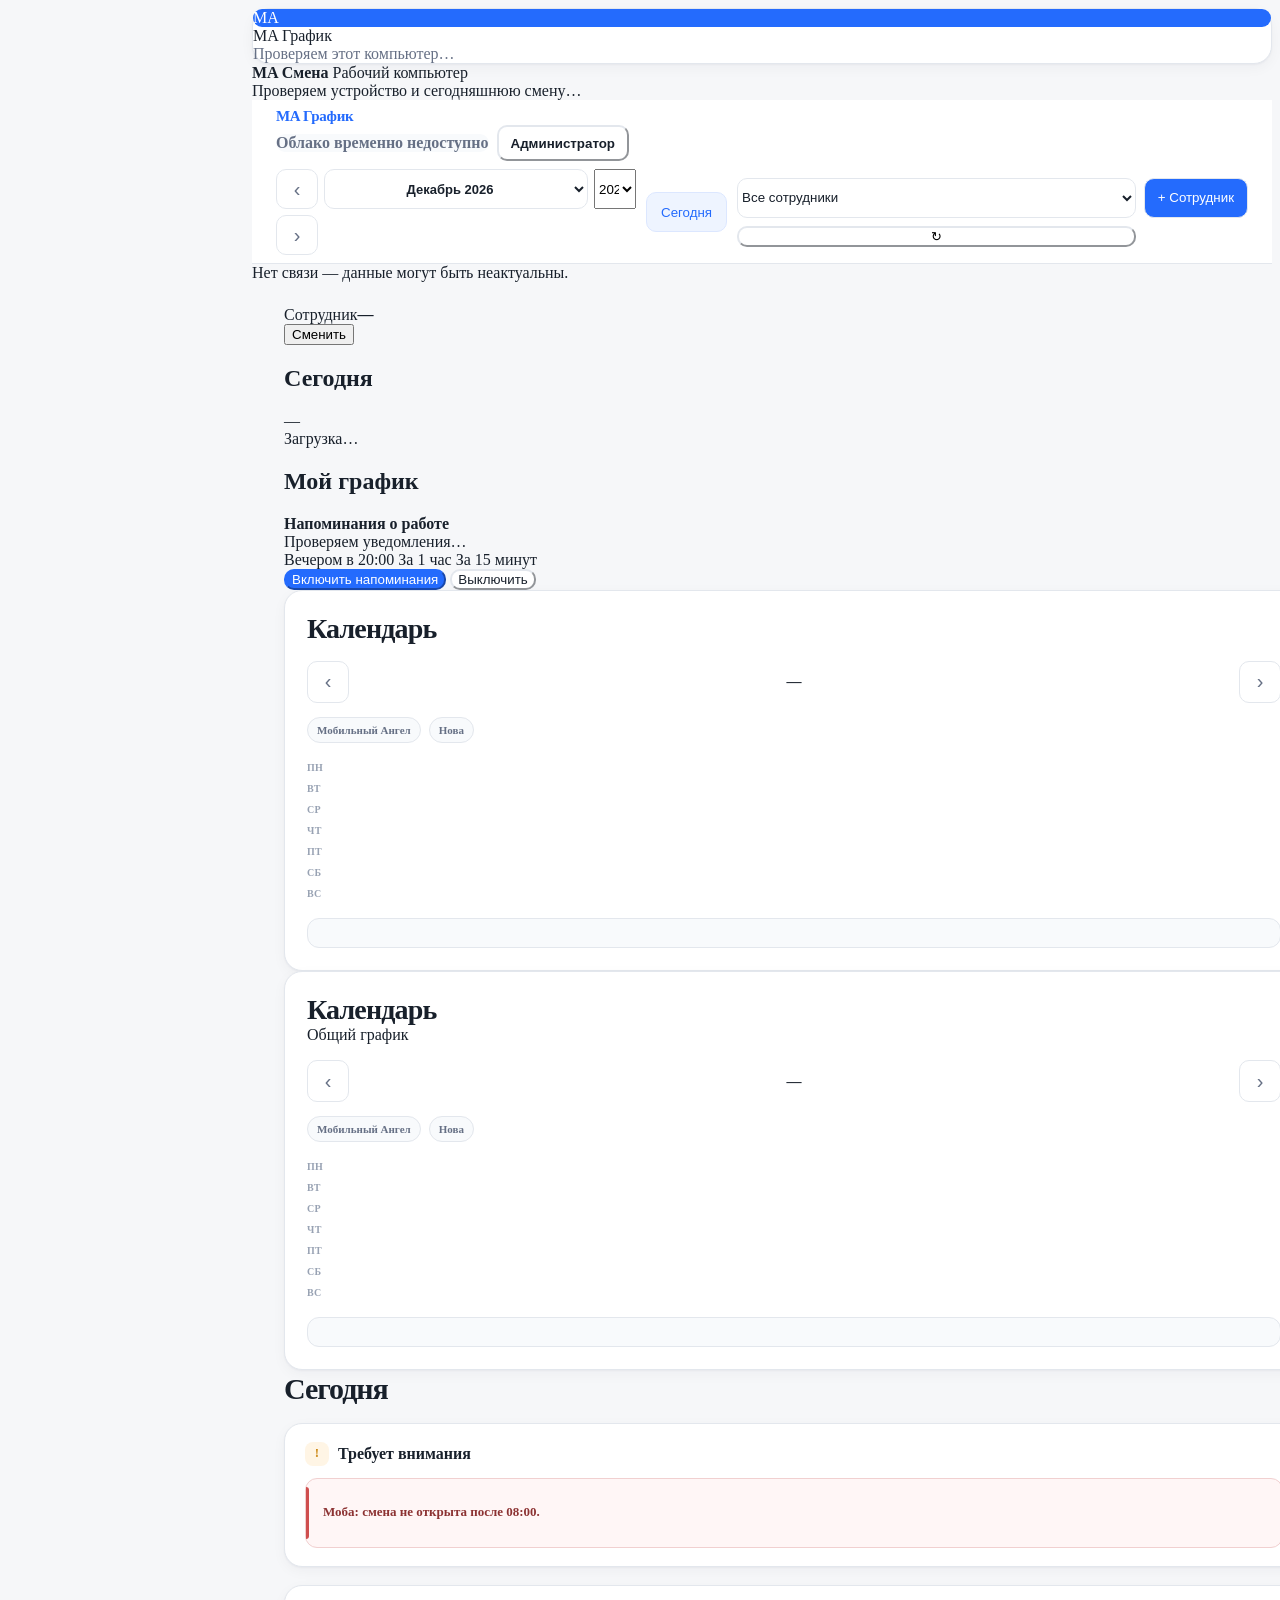
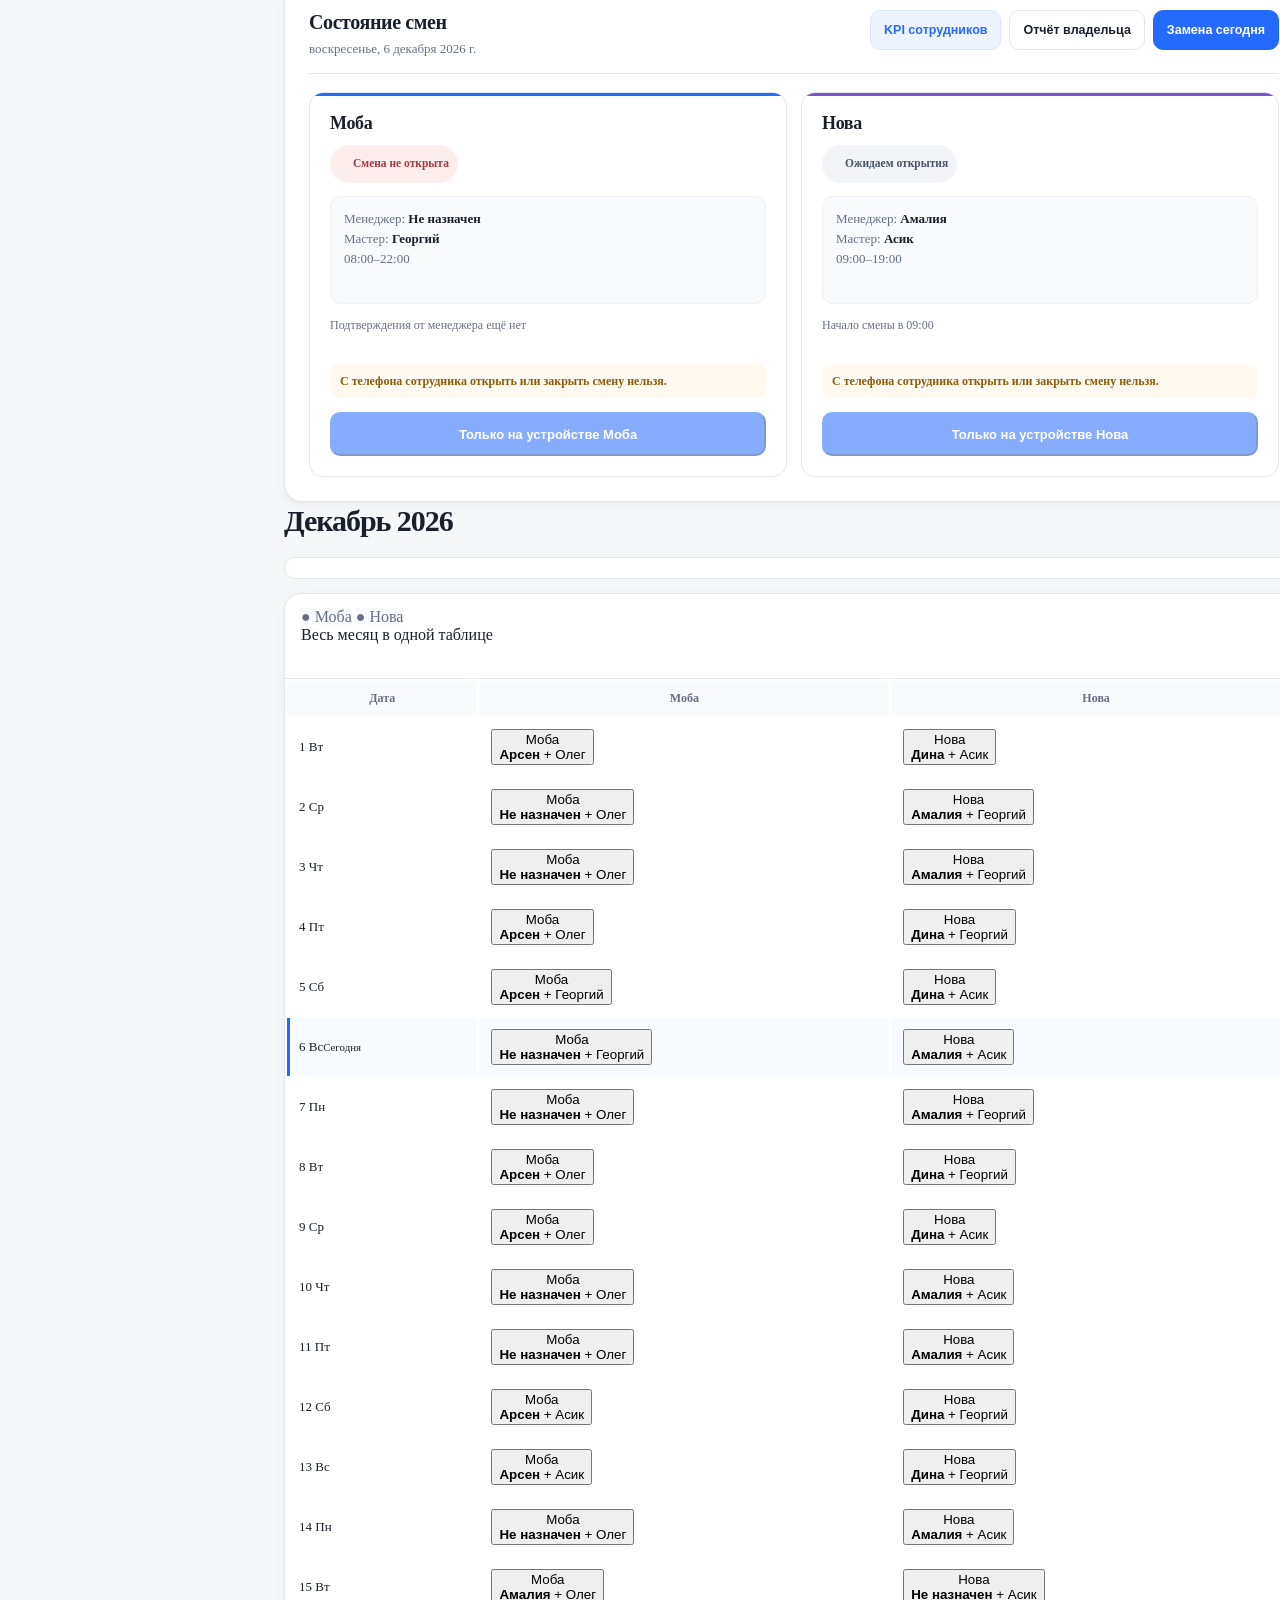
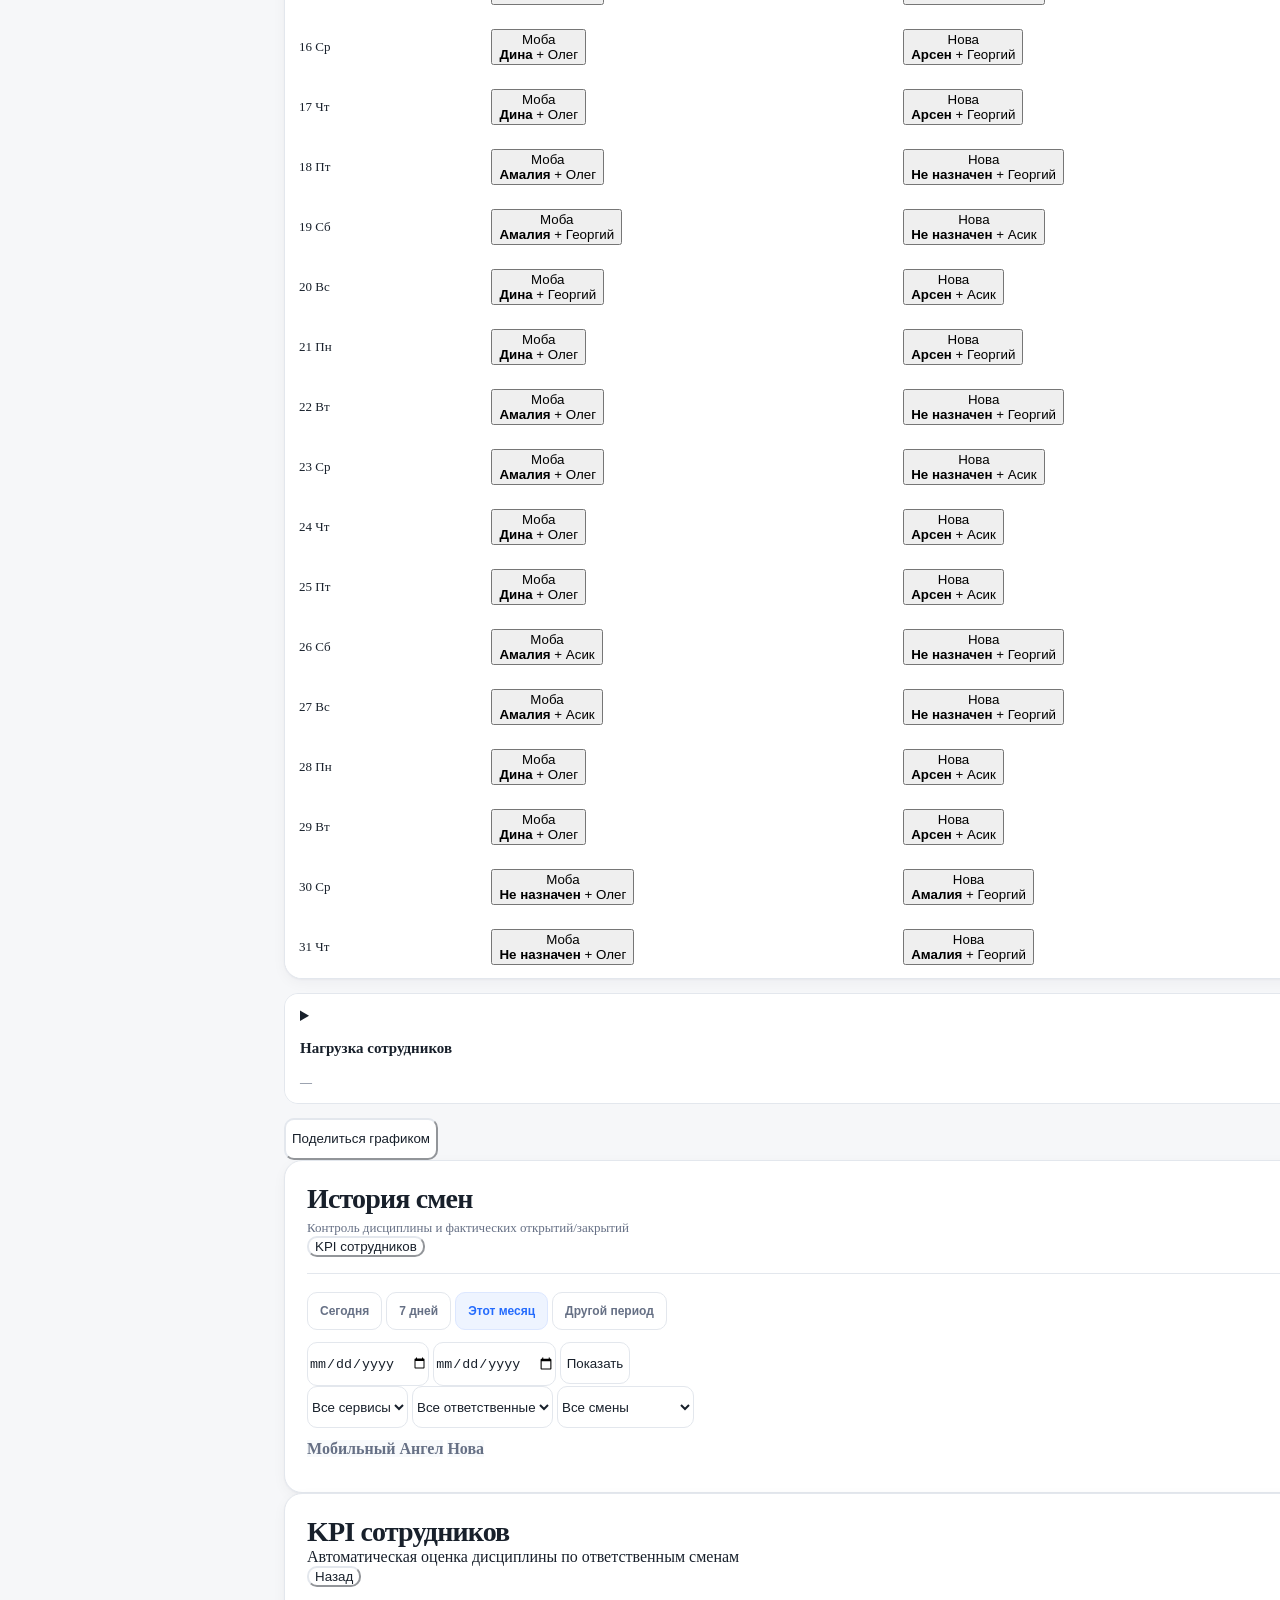
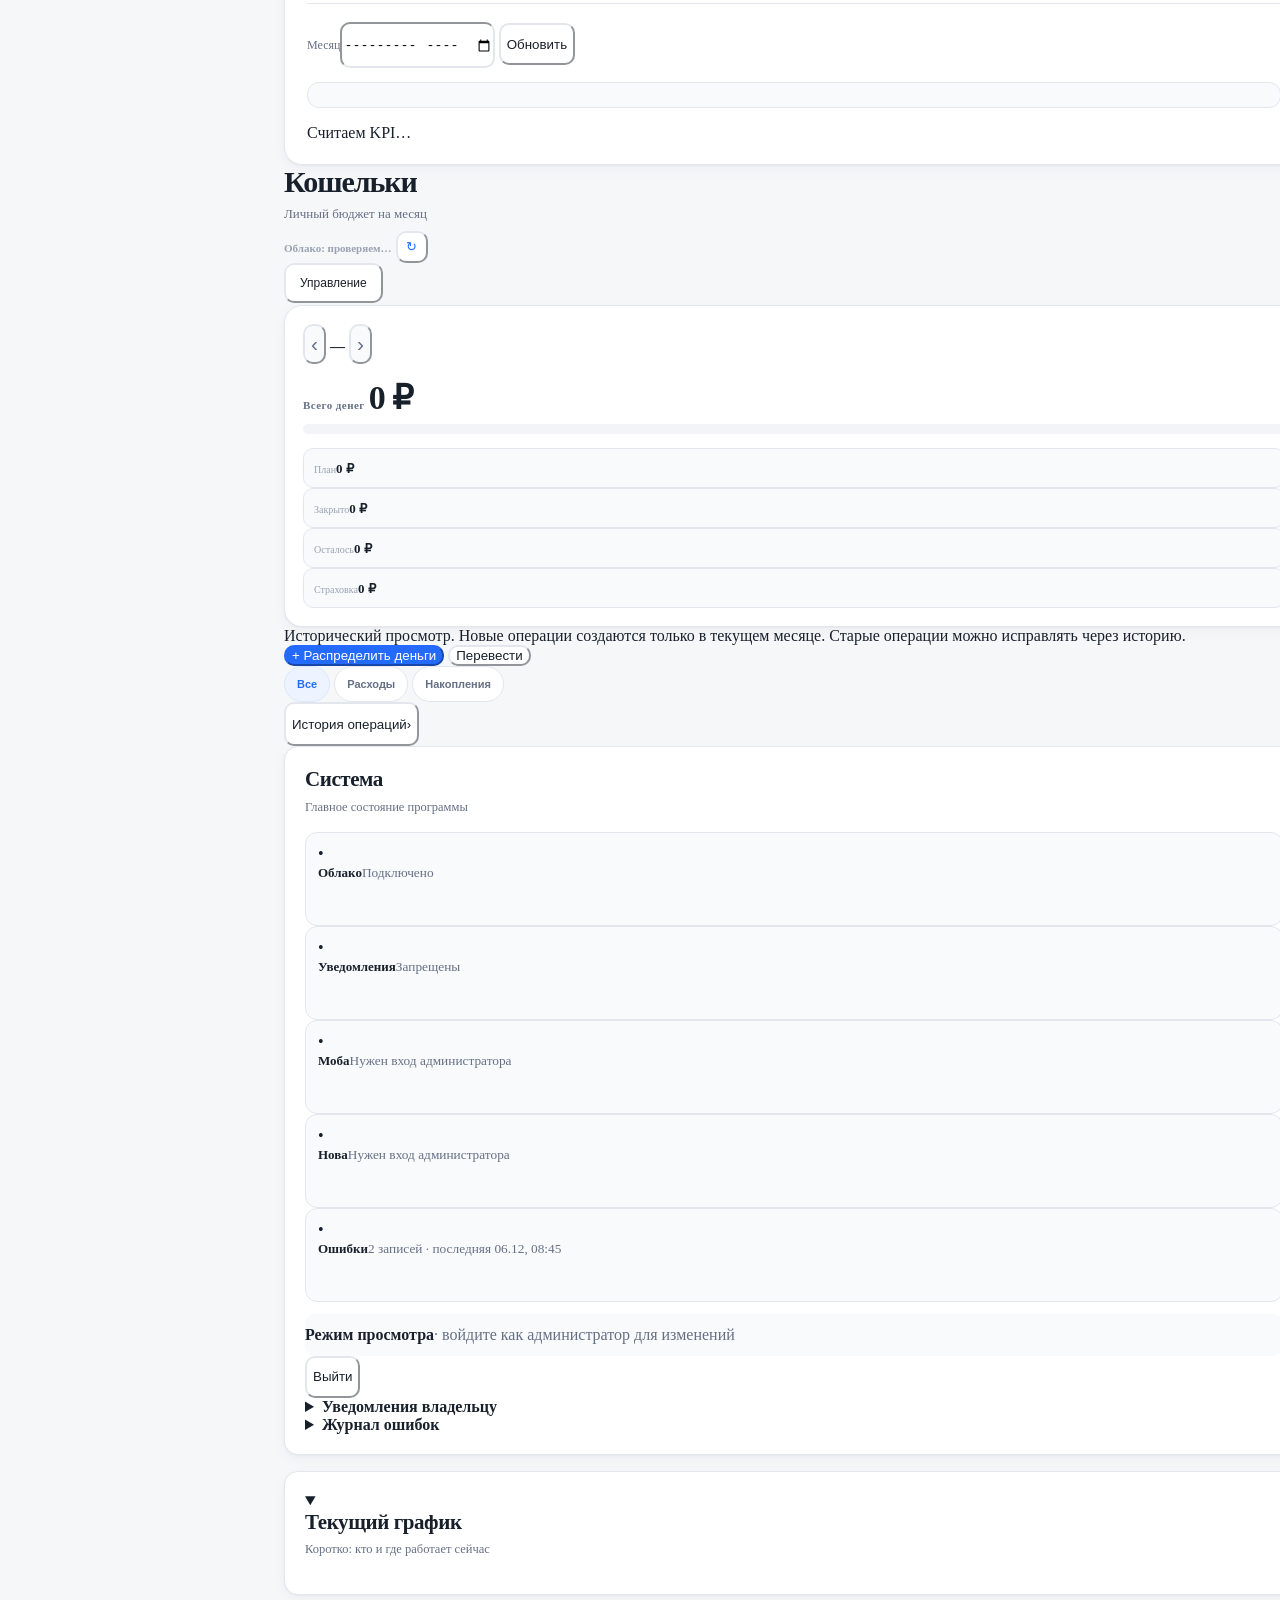
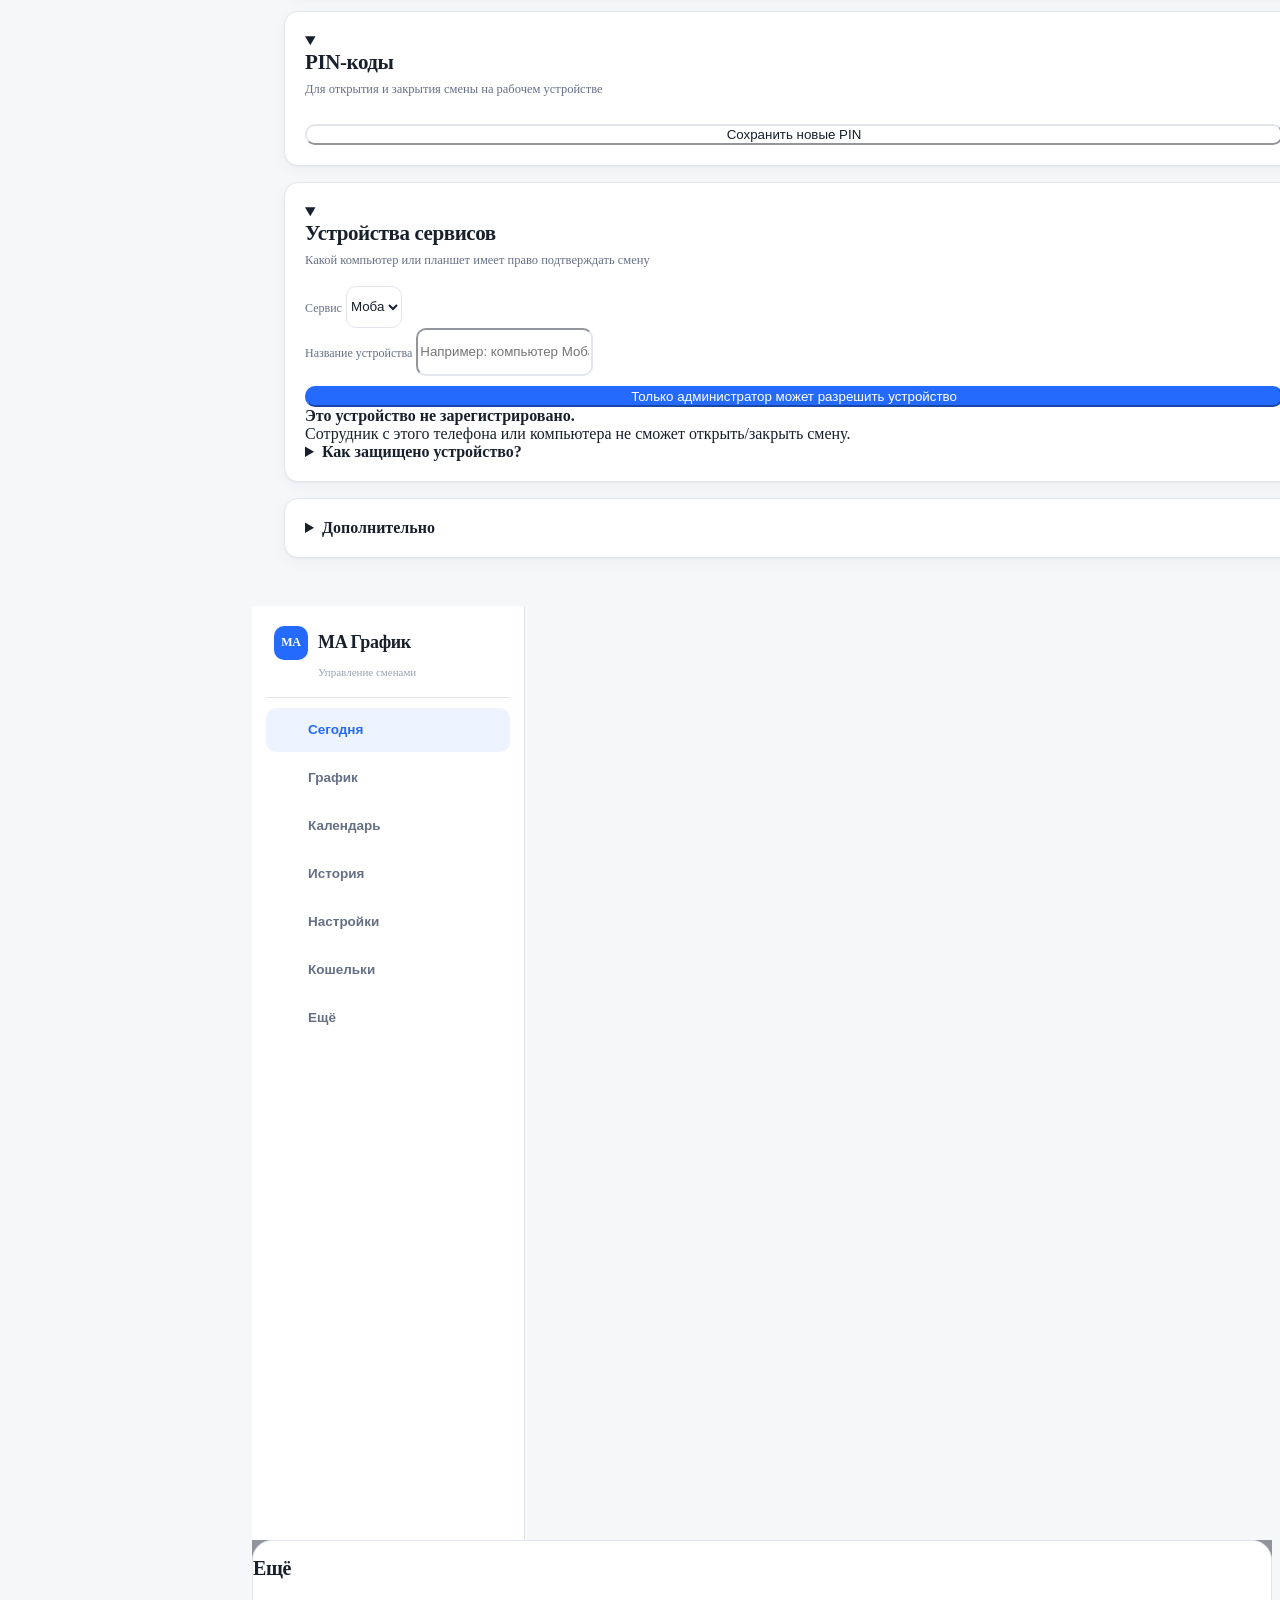
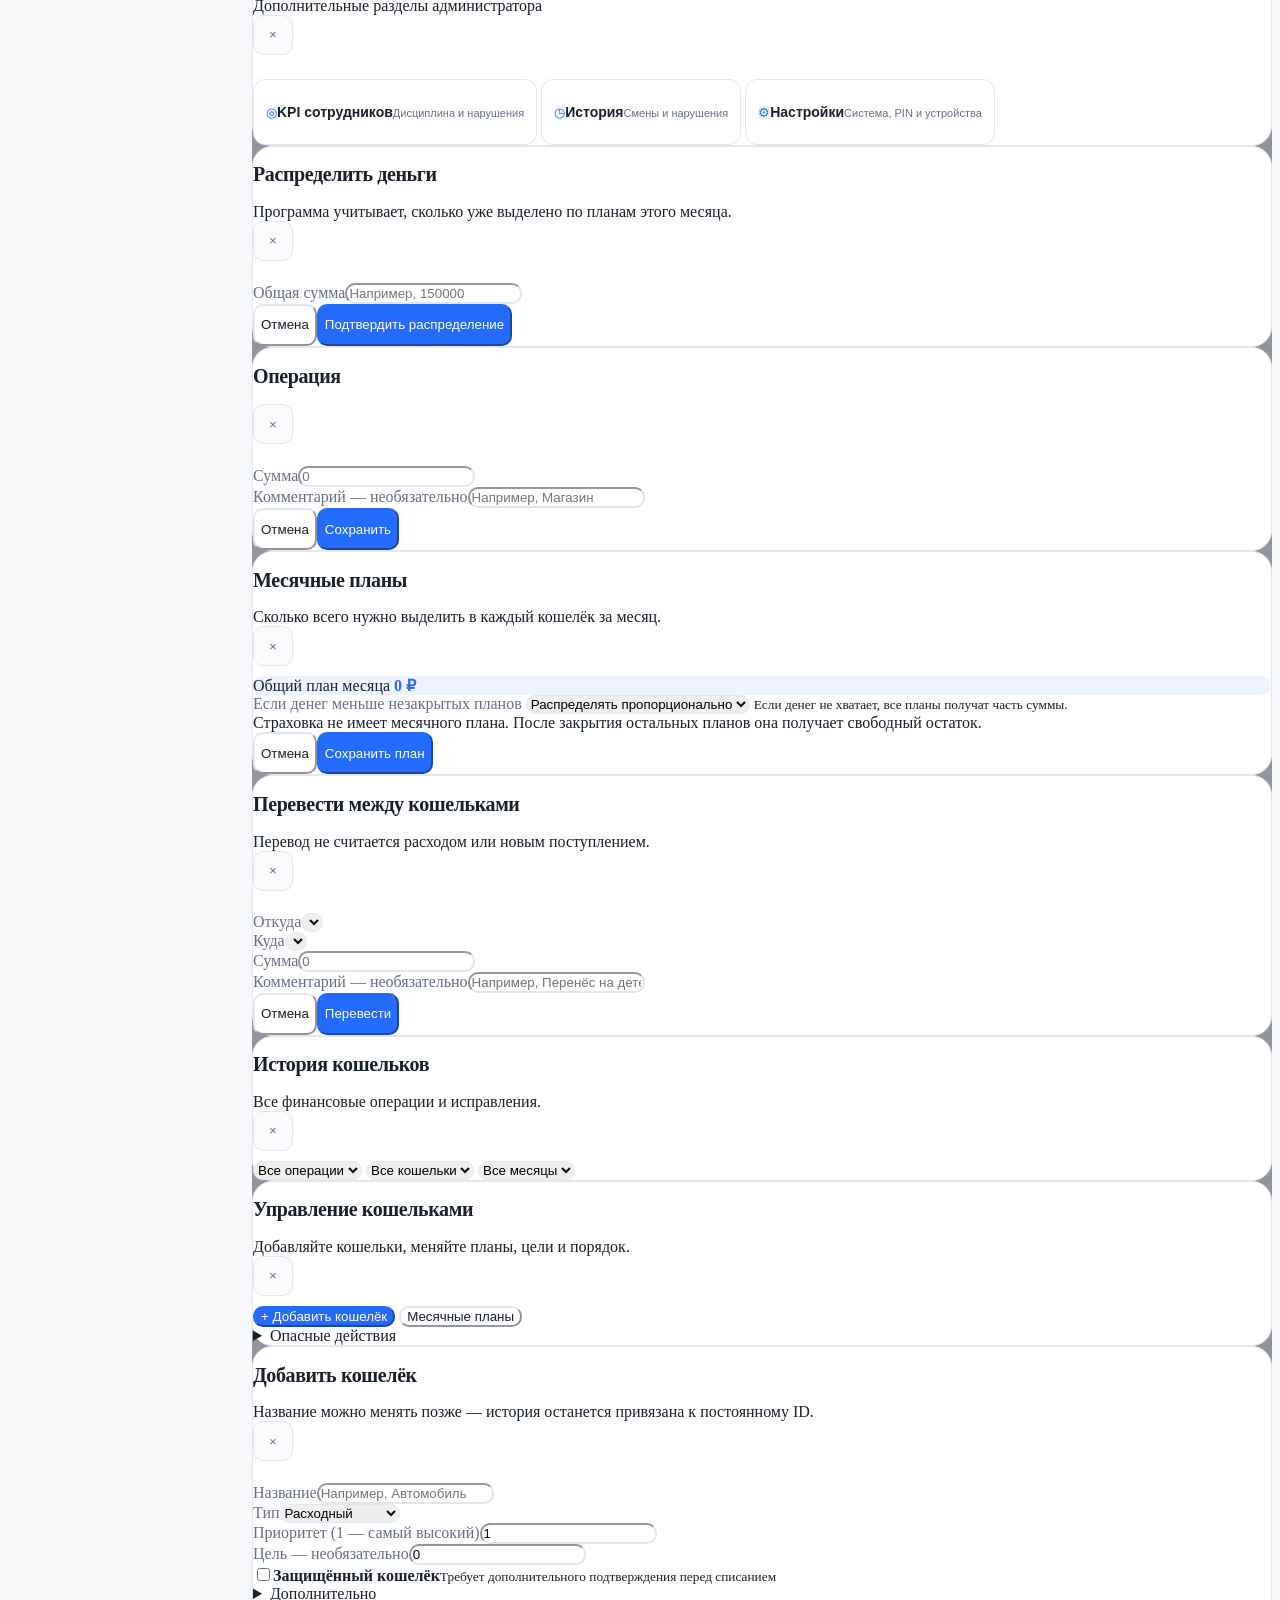
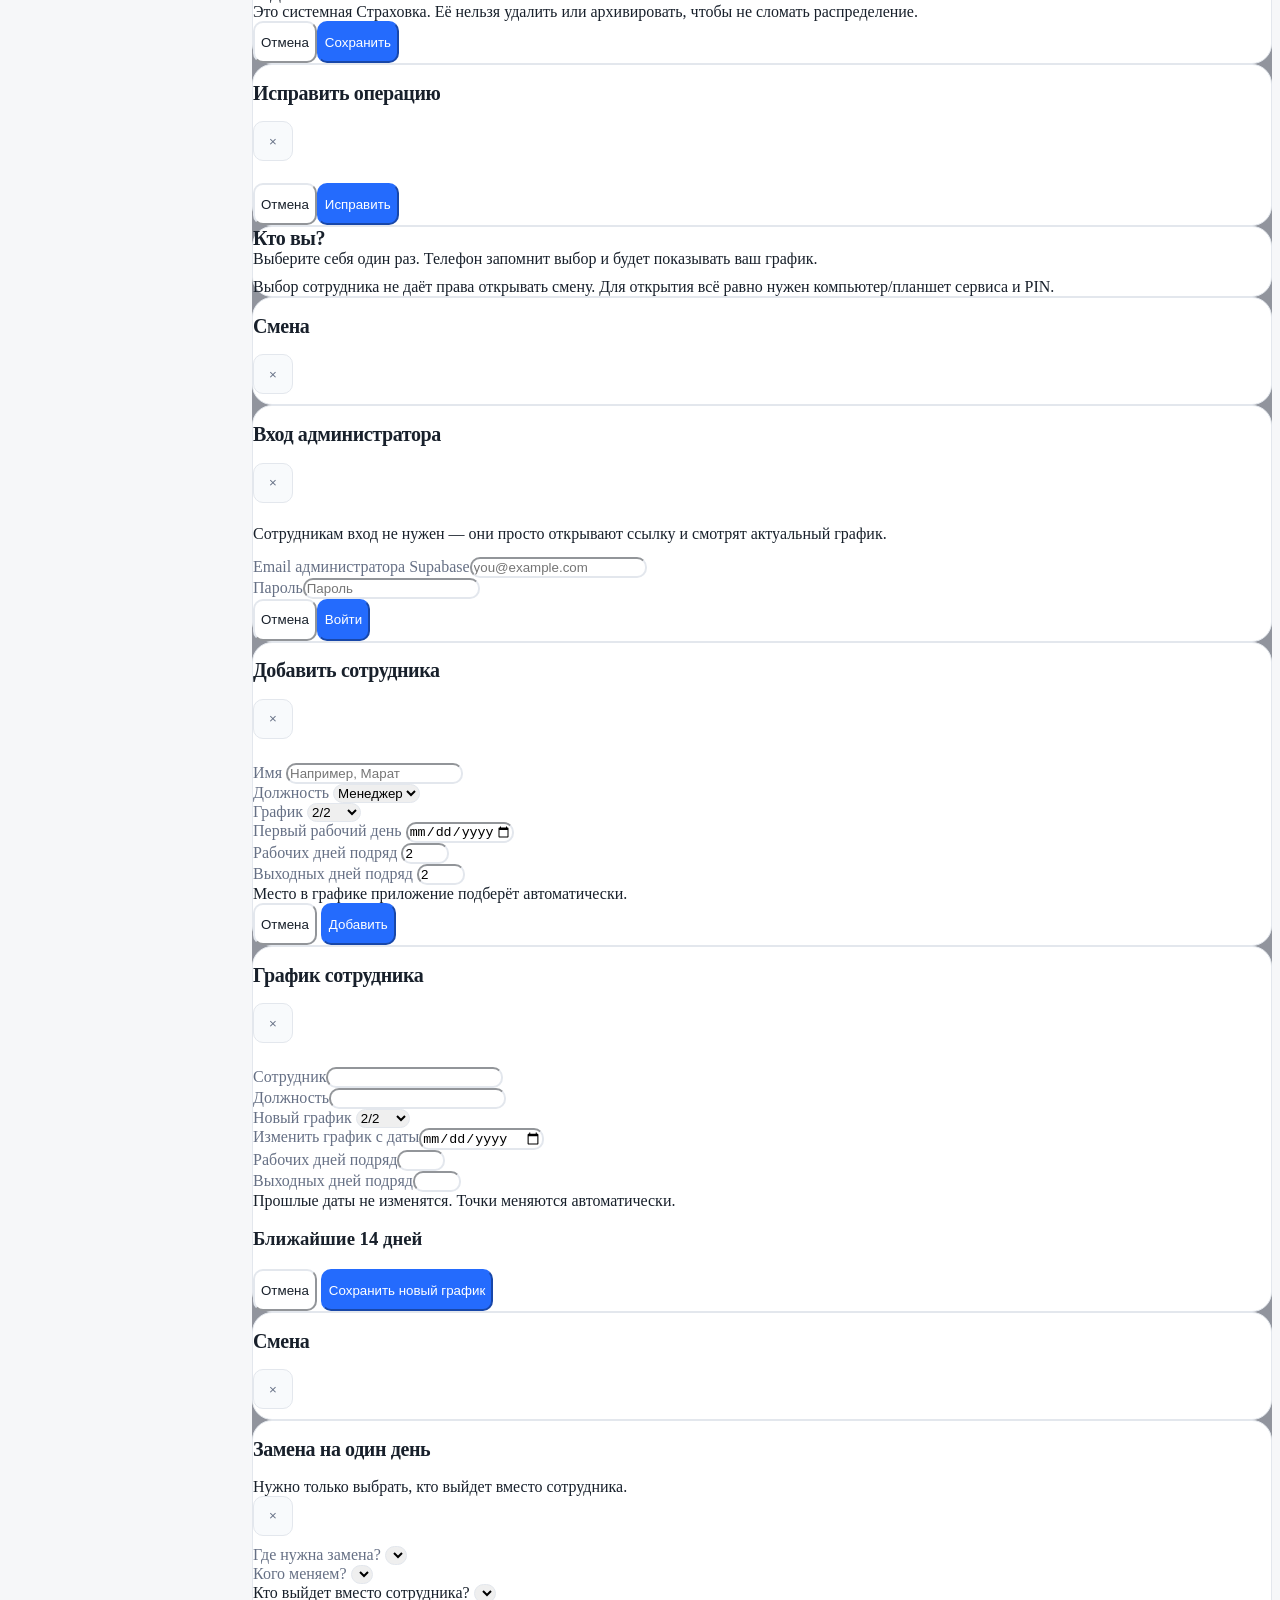
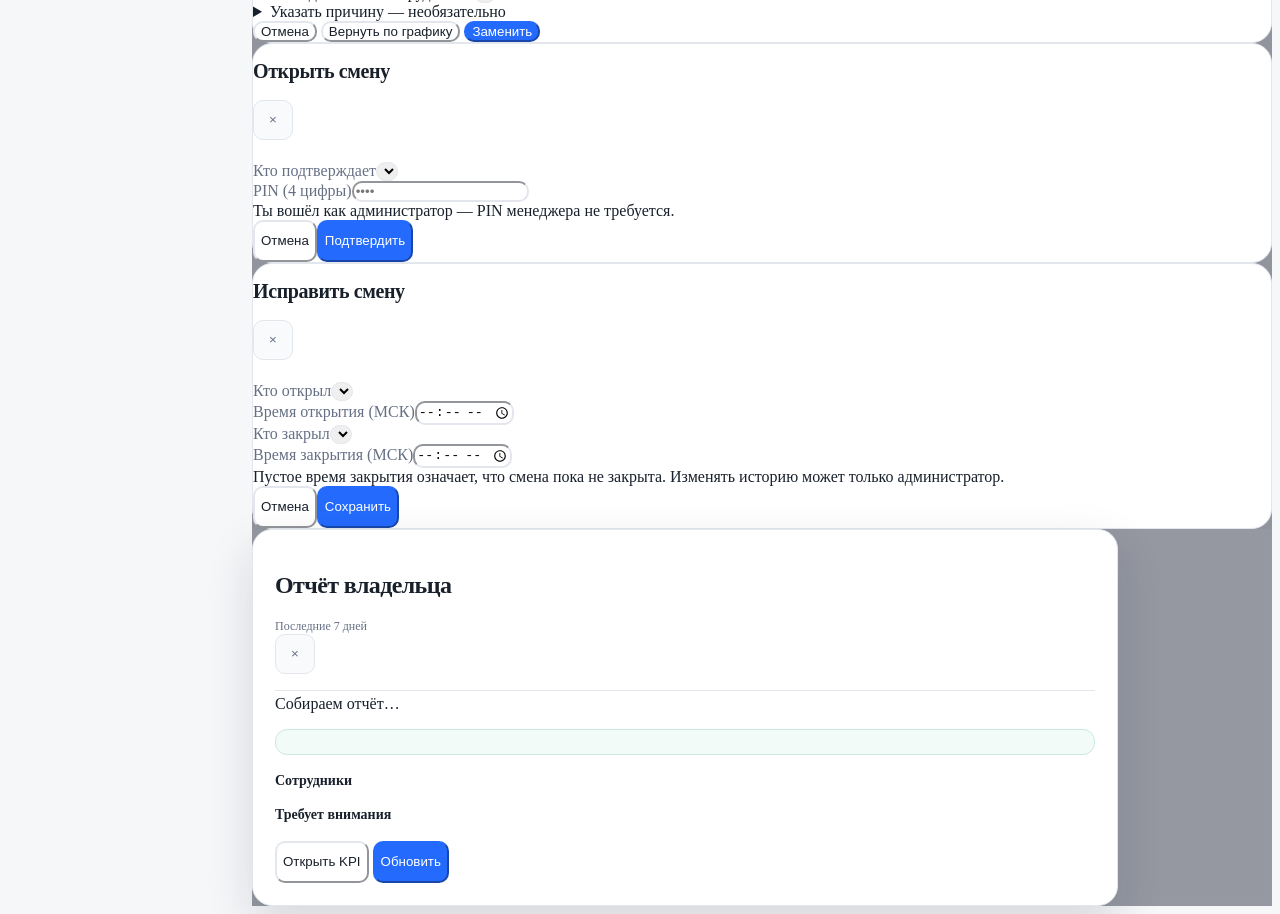
==== commit 9cc3722e: "Fix malformed notifications markup blocking MA Grafik startup; run live iPhone and desktop browser c" ====
--- a/index.html
+++ b/index.html
@@ -49,17 +49,13 @@
       next.searchParams.set("ma_retry",String(Date.now()));
       location.replace(next.href);
     });
-    var mirror=document.createElement("a");
-    mirror.href="https://yedzfmibceboncrytbqz.supabase.co/functions/v1/ma-grafik-mirror/";
-    mirror.textContent="Резервный адрес — без Vercel";
     var lightweight=document.createElement("a");
-    lightweight.href="https://yedzfmibceboncrytbqz.supabase.co/functions/v1/ma-grafik-mirror/lite.html";
+    lightweight.href="./lite.html";
     lightweight.textContent="Облегчённый график";
     var detail=document.createElement("div");
     detail.className="ma-boot-details";
     detail.textContent=firstError?("Причина: "+firstError):"Не удалось завершить запуск за 9 секунд. Возможно, не загружаются файлы сайта.";
     actions.appendChild(reload);
-    actions.appendChild(mirror);
     actions.appendChild(lightweight);
     panel.appendChild(actions);
     panel.appendChild(detail);
@@ -451,7 +447,7 @@
           <summary>Уведомления владельцу</summary>
           <div class="push-box" style="margin-top:10px">
             <div class="push-state" id="pushState">Проверяем поддержку уведомлений…</div>
-            <div class="push-state" id="schedulerHealth">Статус автоматических проверок появится после входа администратора.</div
+            <div class="push-state" id="schedulerHealth">Статус автоматических проверок появится после входа администратора.</div>
             <button class="primary" id="enablePushBtn">Включить уведомления</button>
           </div>
         </details>
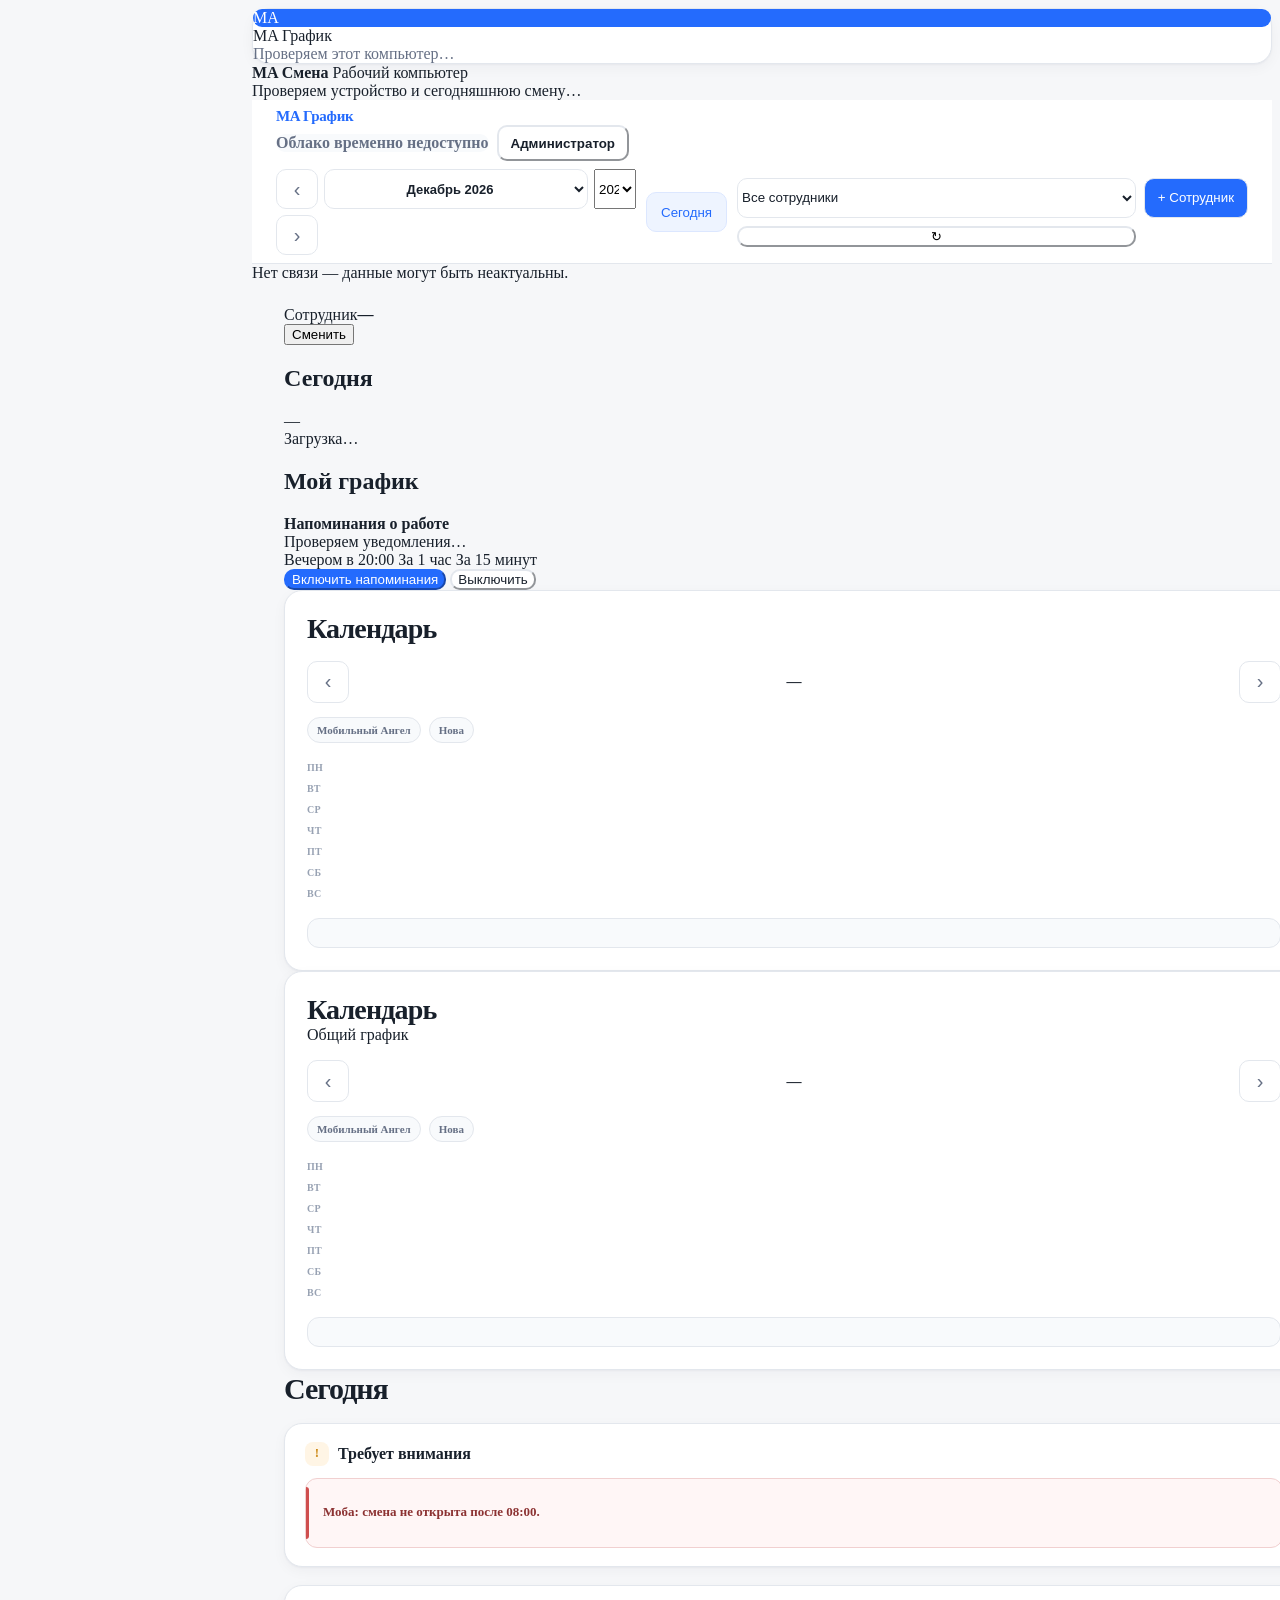
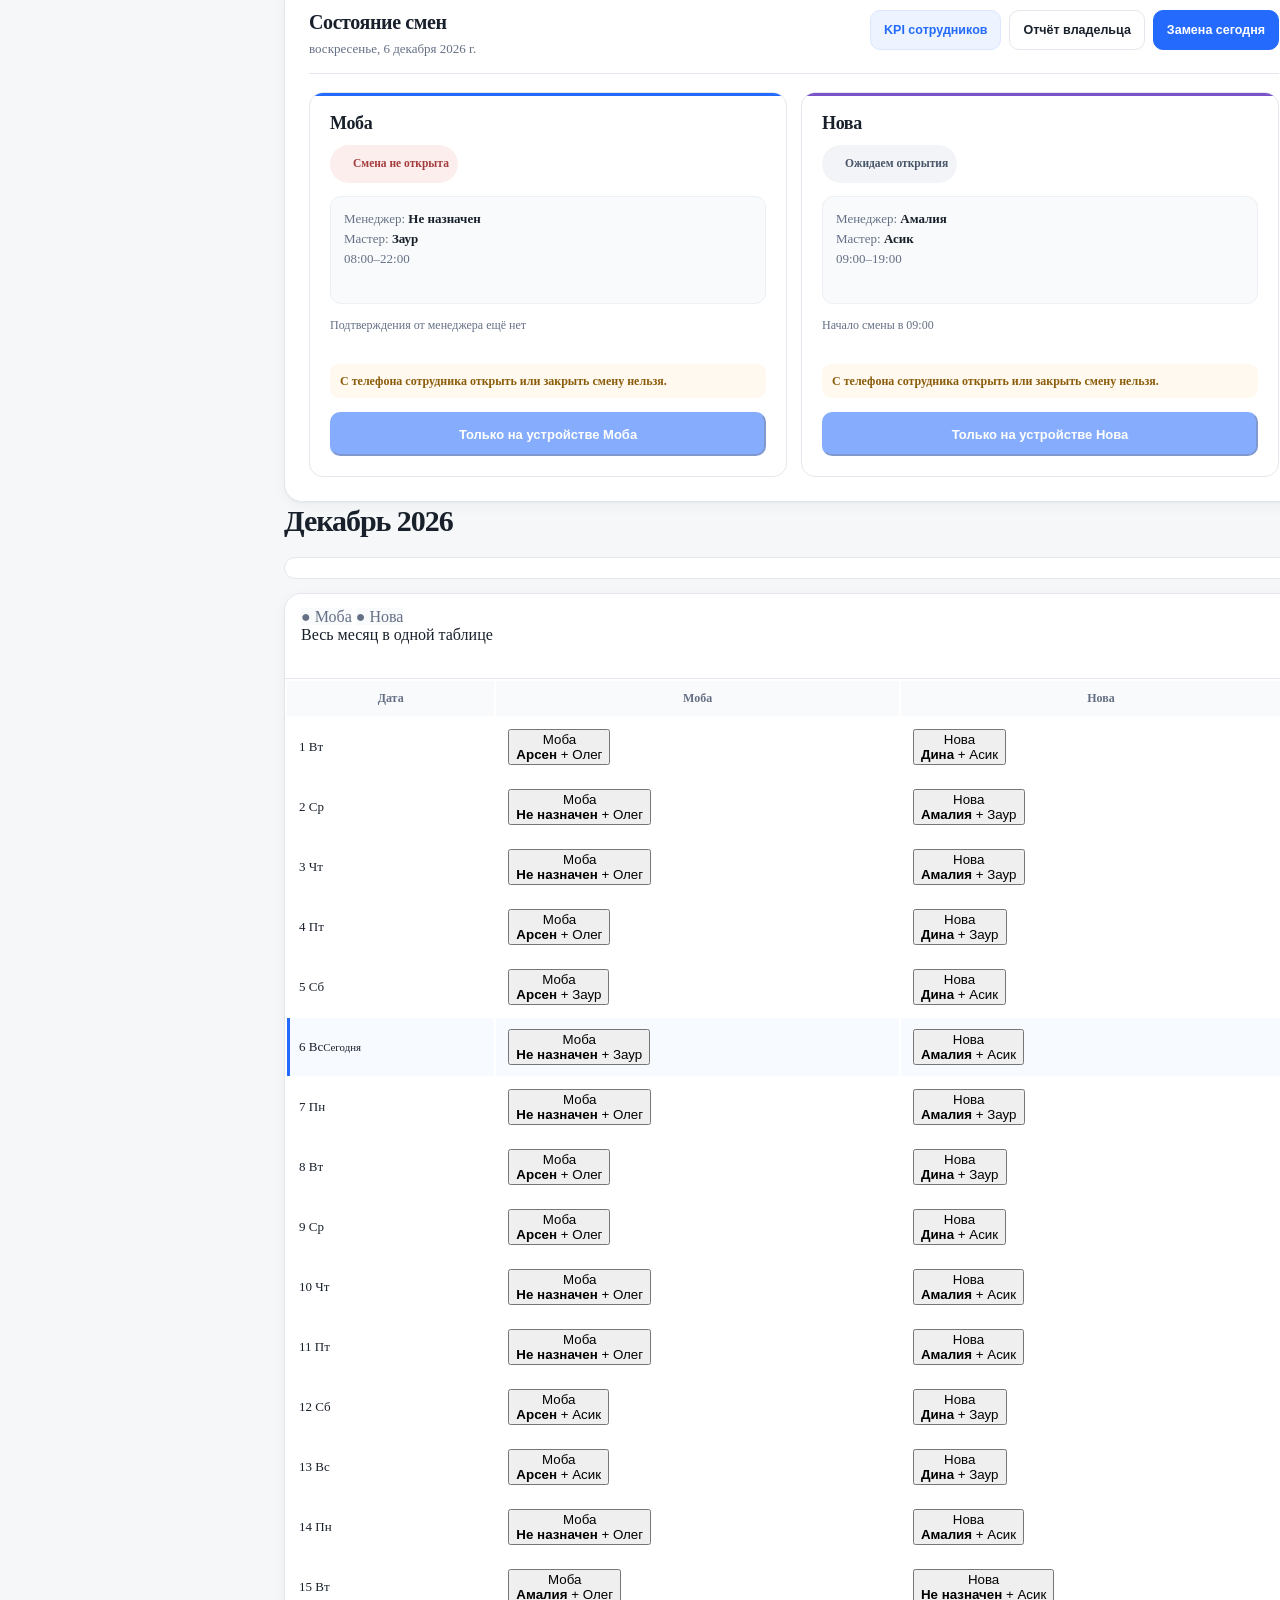
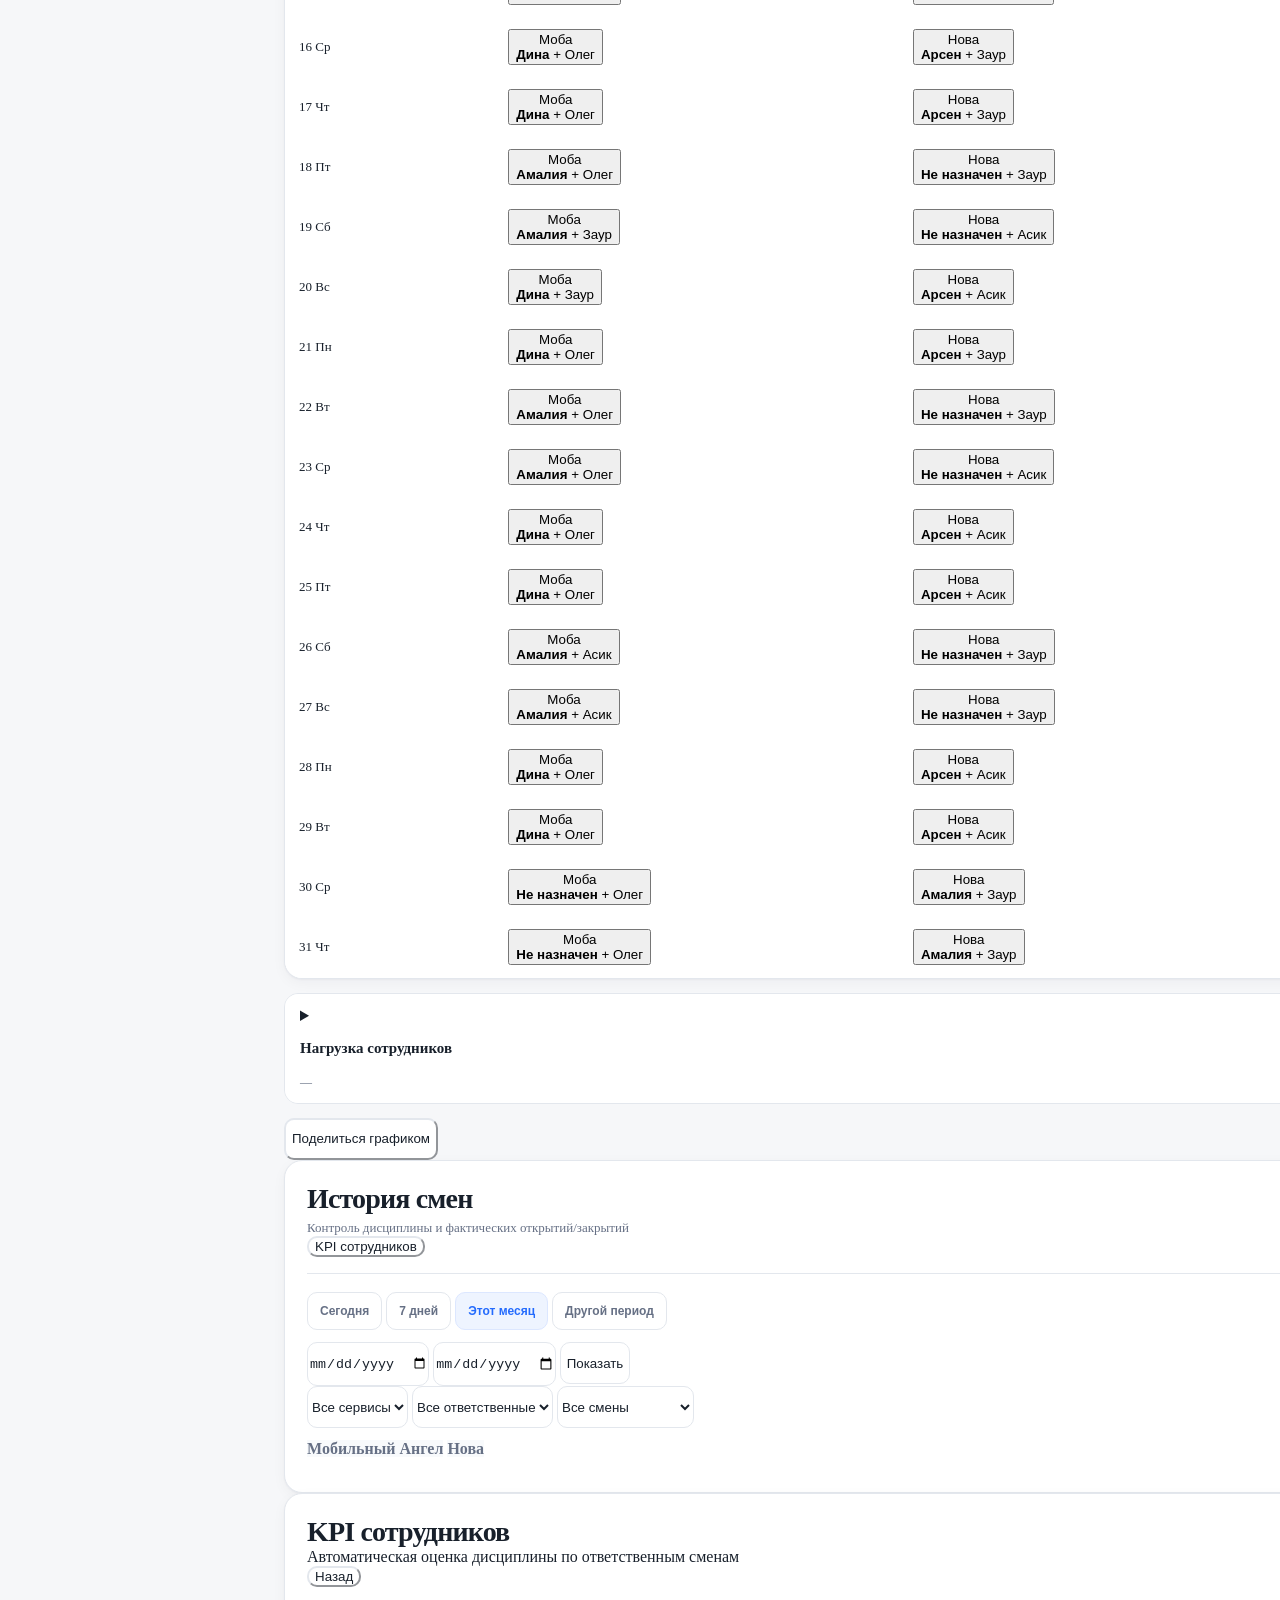
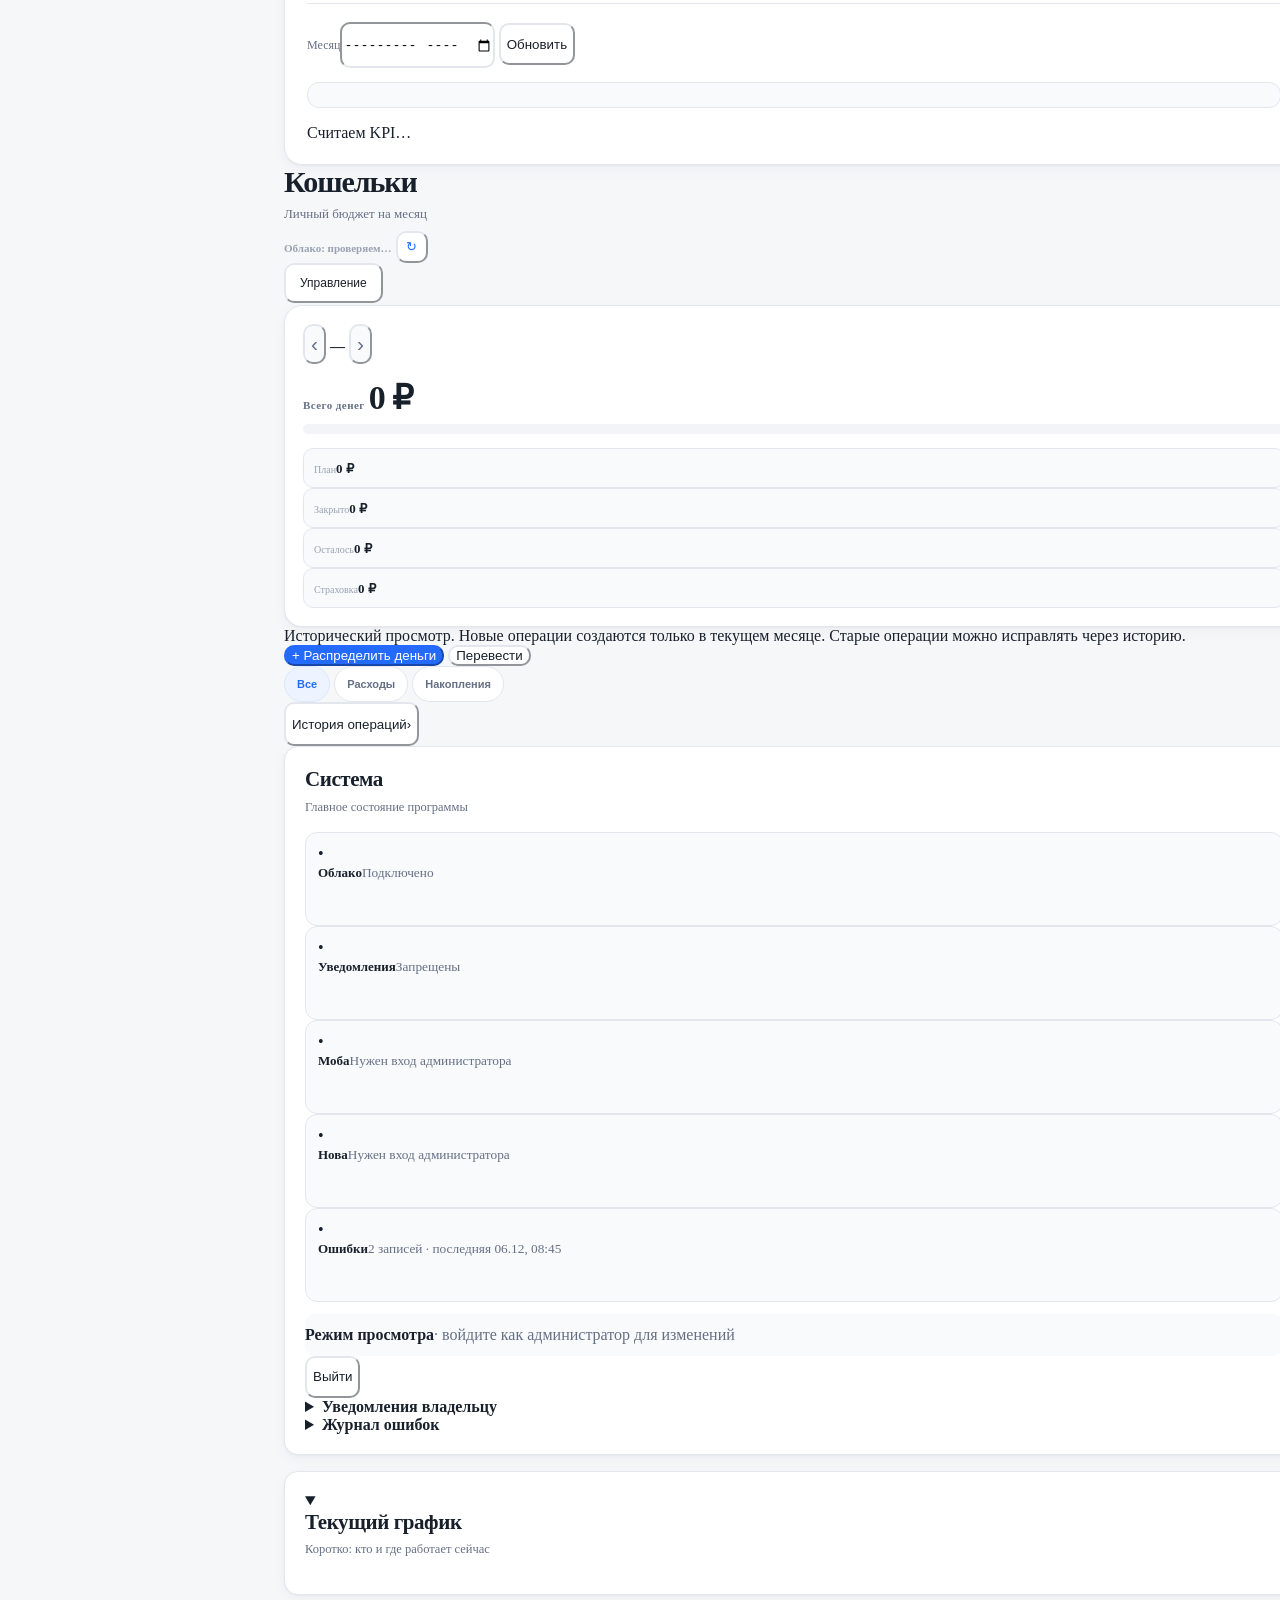
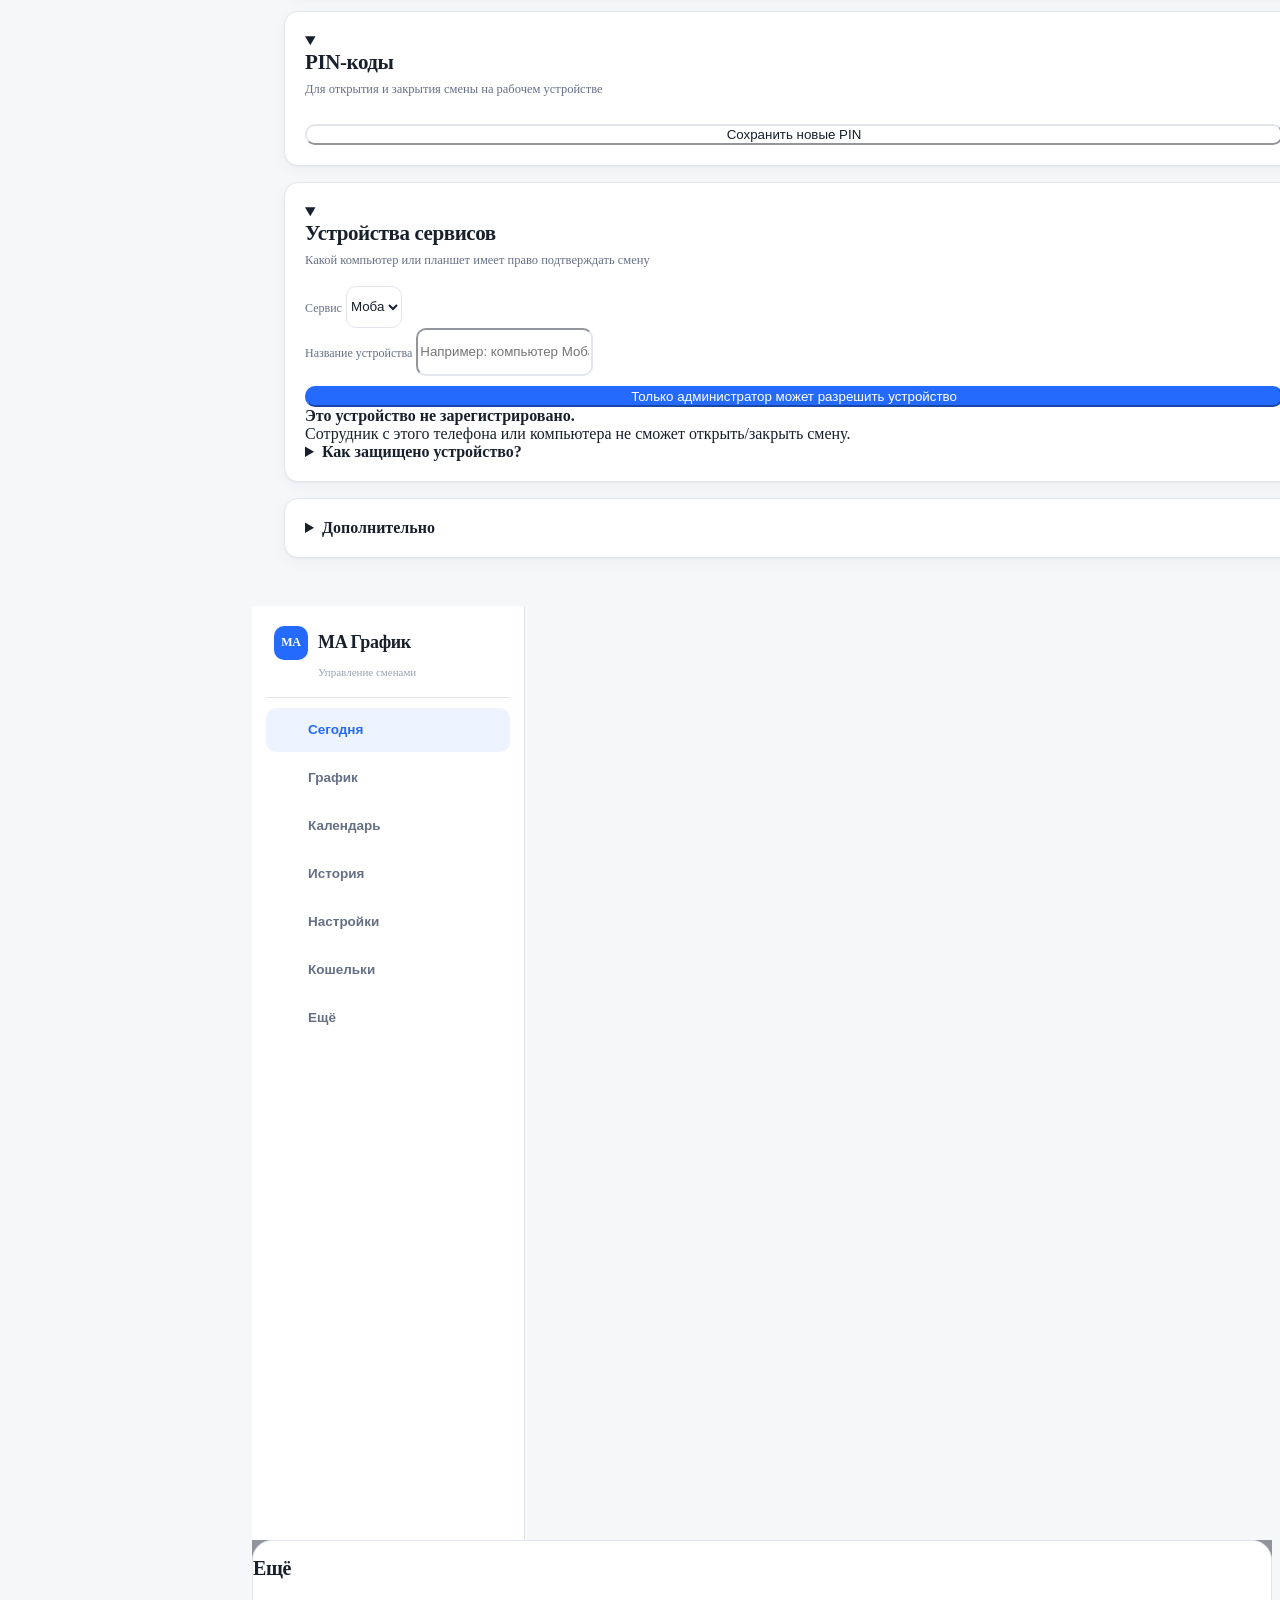
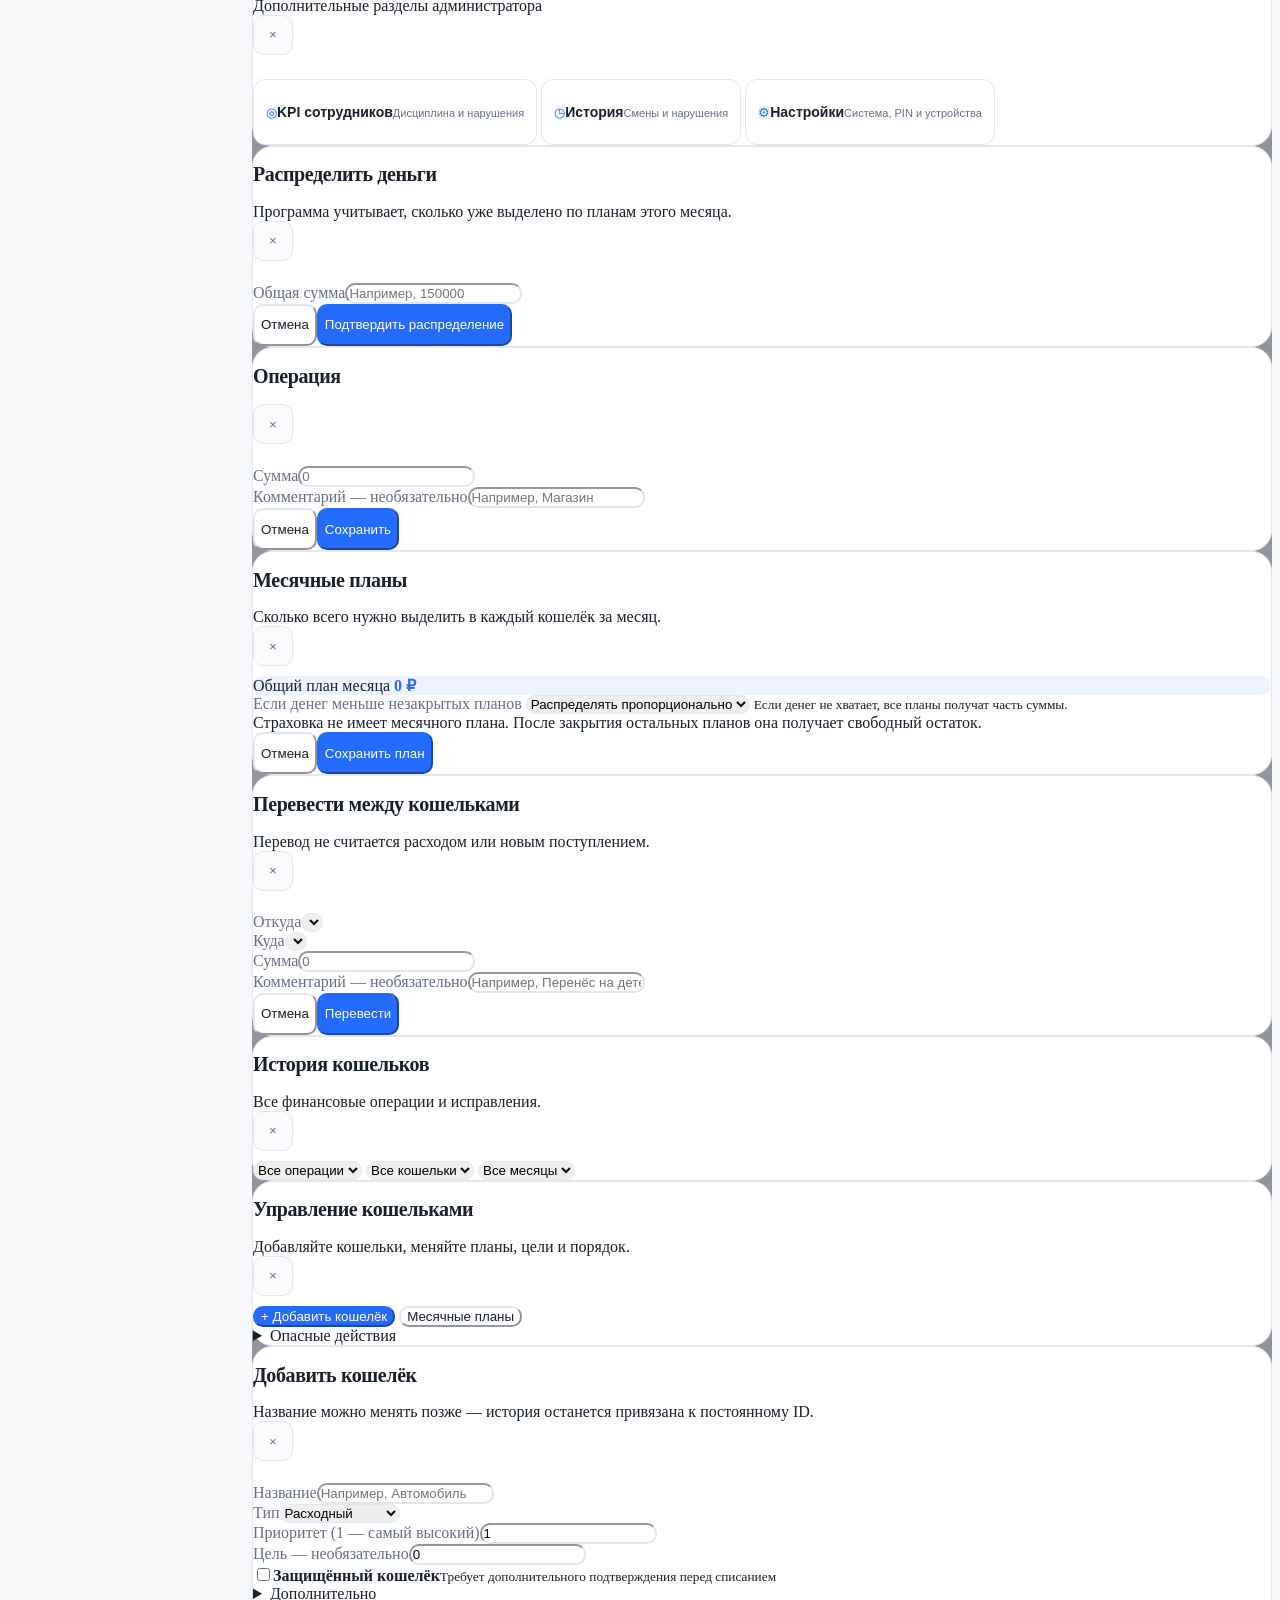
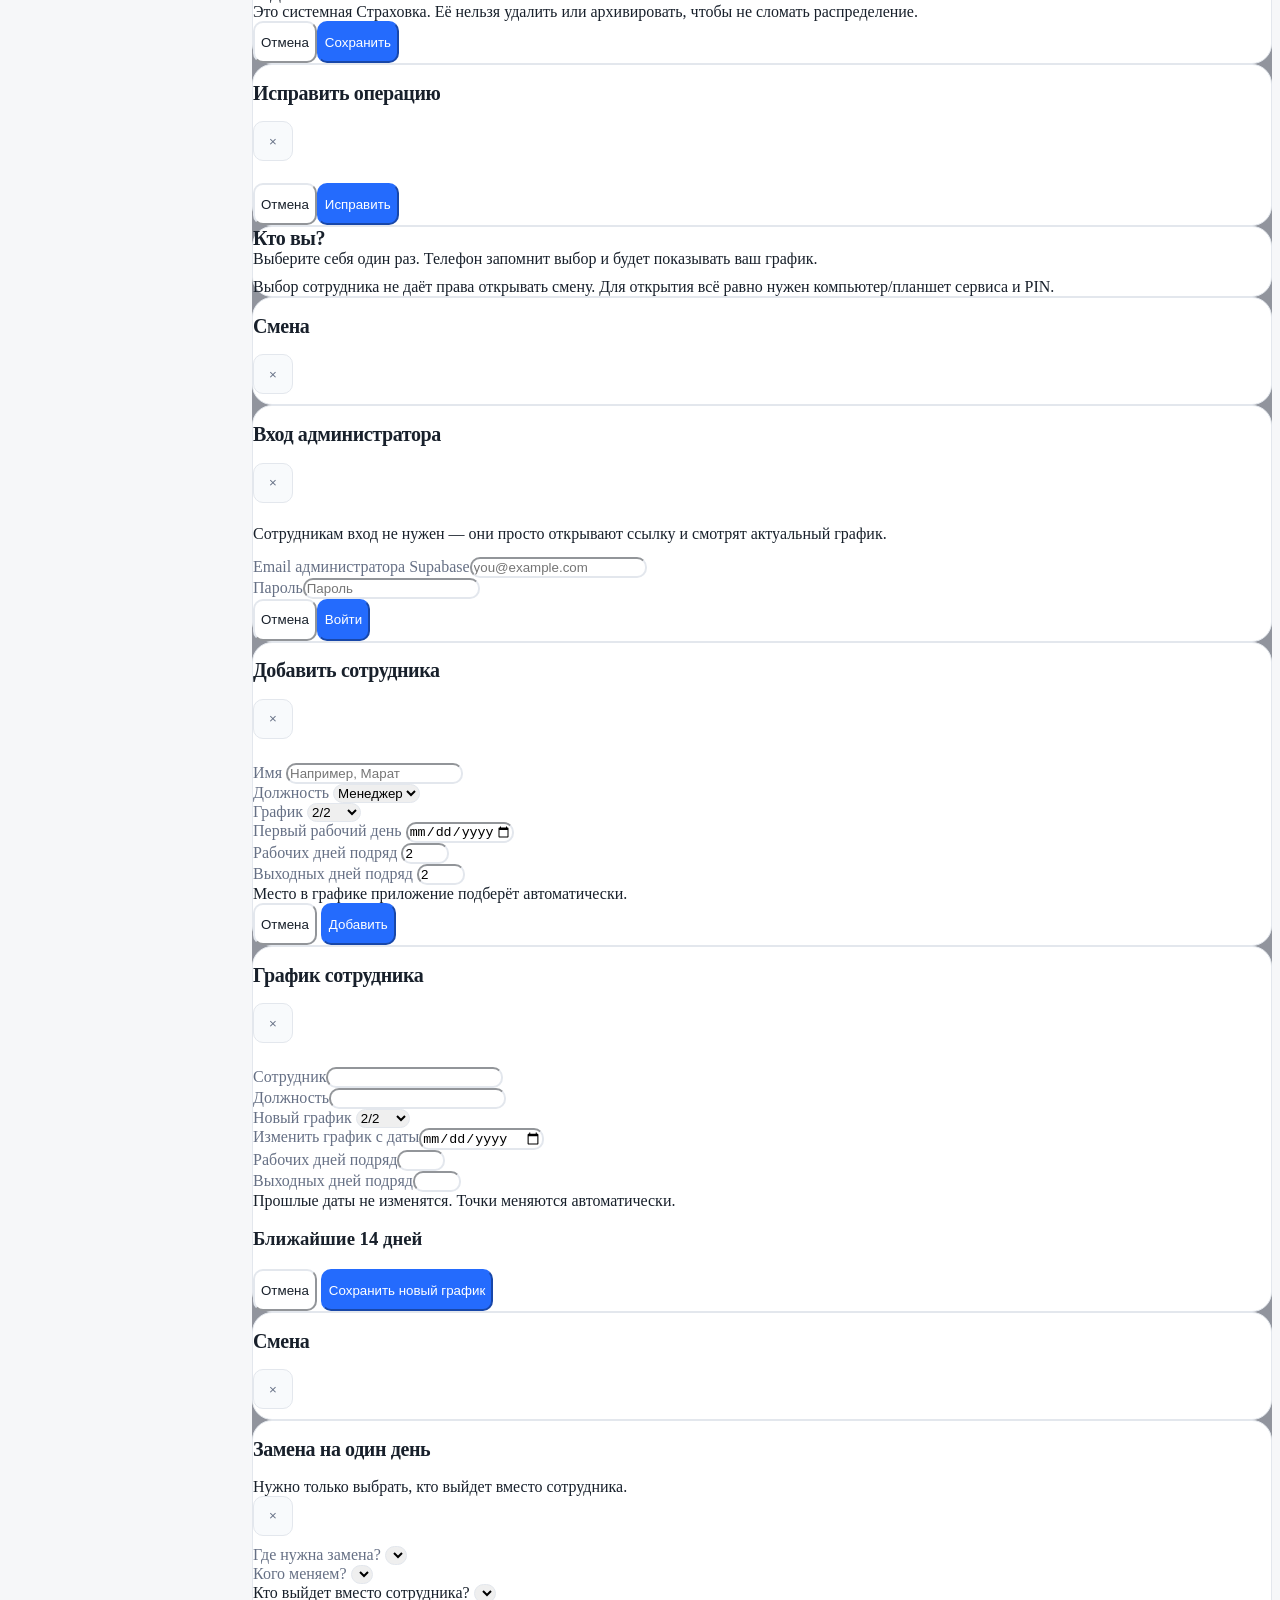
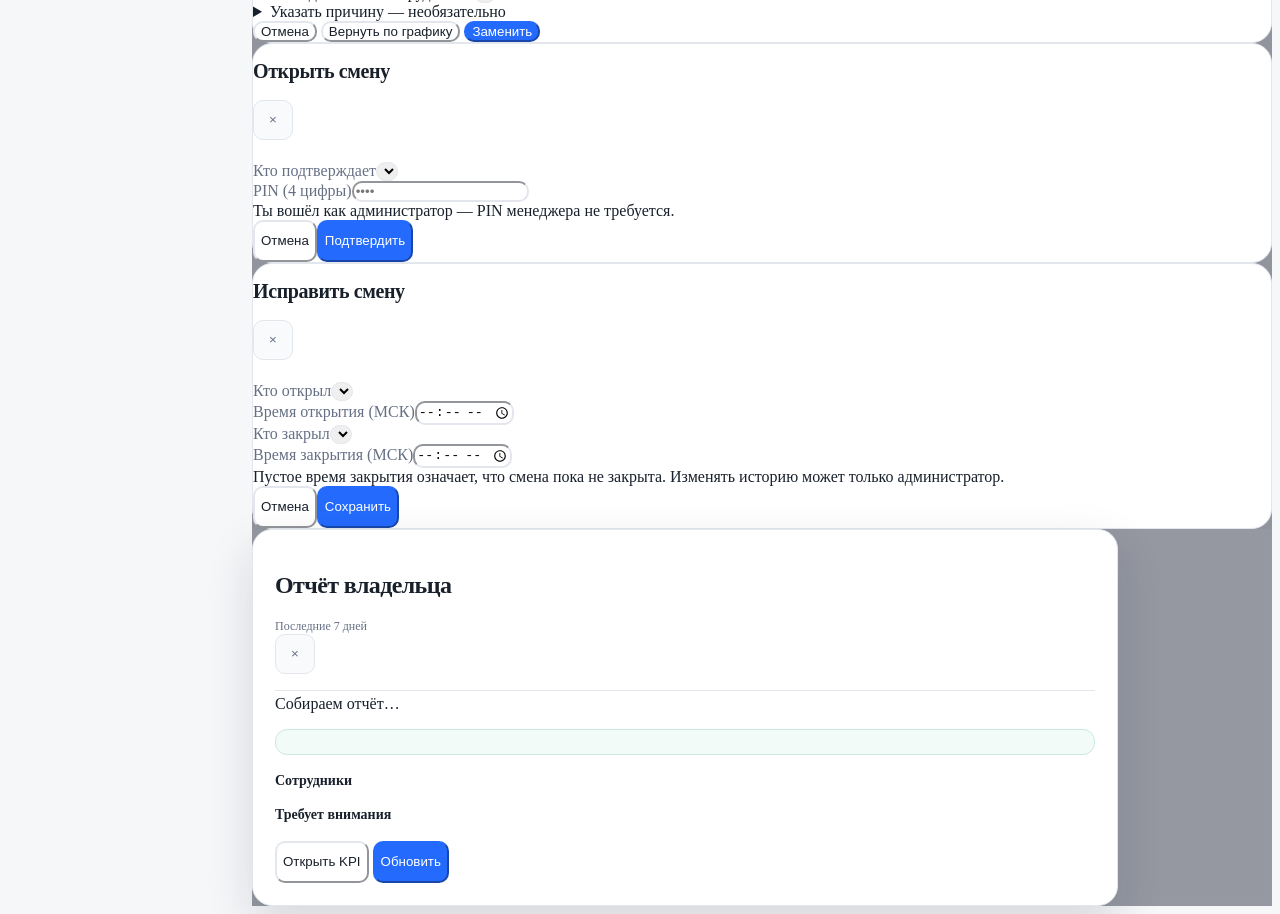
==== commit 7bb25afe: "Require private daily customer report on shift close in both workflows" ====
--- a/index.html
+++ b/index.html
@@ -936,6 +936,14 @@
     <div class="field" style="margin-top:12px"><label>Кто подтверждает</label><select id="shiftEmployee"></select></div>
     <div class="field" id="shiftPinField"><label>PIN (4 цифры)</label><input id="shiftPin" type="password" inputmode="numeric" pattern="[0-9]*" maxlength="4" placeholder="••••"></div>
     <div class="notice hidden" id="adminShiftNotice">Ты вошёл как администратор — PIN менеджера не требуется.</div>
+    <div class="daily-report-fields hidden" id="shiftDailyReport">
+      <b class="daily-report-title">Отчёт за <span id="shiftReportDate"></span></b>
+      <div class="field"><label for="shiftReportTotal">Всего обращений за день</label>
+        <input id="shiftReportTotal" type="number" min="0" max="9999" step="1" placeholder="Например, 4" inputmode="numeric"></div>
+      <div class="field"><label for="shiftReportReasons">Почему ушли / чем закончились обращения</label>
+        <textarea id="shiftReportReasons" rows="5" placeholder="Каждое обращение с новой строки.&#10;Спросили приставку к телевизору — нет в наличии&#10;Уточнили цену ремонта экрана — думают"></textarea></div>
+      <div class="daily-report-hint">Напиши причины или результат обращений по одному на строку. Если обращений не было — укажи 0.</div>
+    </div>
     <div class="login-error" id="shiftActionError"></div>
     <div class="login-actions"><button class="secondary" id="cancelShiftAction">Отмена</button><button class="primary" id="confirmShiftAction">Подтвердить</button></div>
   </div>
--- a/styles.css
+++ b/styles.css
@@ -13,3 +13,19 @@
 @media(max-width:760px){
   input,select,textarea{font-size:16px!important}
 }
+
+
+/* Daily shift report required before closing: scoped to shift views. */
+.daily-report-fields{display:grid;gap:11px;padding:14px;border:1px solid #d9e2f0;border-radius:14px;background:#f8fbff;margin:12px 0}
+.daily-report-fields.hidden{display:none}
+.daily-report-title{font-size:16px;color:#172b4d;font-weight:800}
+.daily-report-fields .field{margin:0;display:grid;gap:6px}
+.daily-report-fields label{font-size:13px;color:#34425b;font-weight:700}
+.daily-report-fields input,.daily-report-fields textarea{width:100%;box-sizing:border-box;border:1px solid #cbd7e6;border-radius:10px;background:#fff;color:#182b44;padding:11px 12px;font:16px/1.4 -apple-system,BlinkMacSystemFont,"Segoe UI",sans-serif}
+.daily-report-fields textarea{min-height:118px;resize:vertical}
+.daily-report-fields input[type=number]{max-width:230px}
+.daily-report-hint{font-size:12px;line-height:1.4;color:#67778e}
+body.startup-shift-mode .daily-report-fields textarea{width:100%;box-sizing:border-box;border:1px solid #cbd7e6;border-radius:10px;background:#fff;color:#182b44;padding:11px 12px;font:16px/1.4 -apple-system,BlinkMacSystemFont,"Segoe UI",sans-serif;min-height:118px;resize:vertical}
+.shift-report-history{margin-top:12px;display:block}
+.shift-report-history ol{padding-left:22px;margin:8px 0 12px}
+.shift-report-history li{margin:6px 0;overflow-wrap:anywhere}
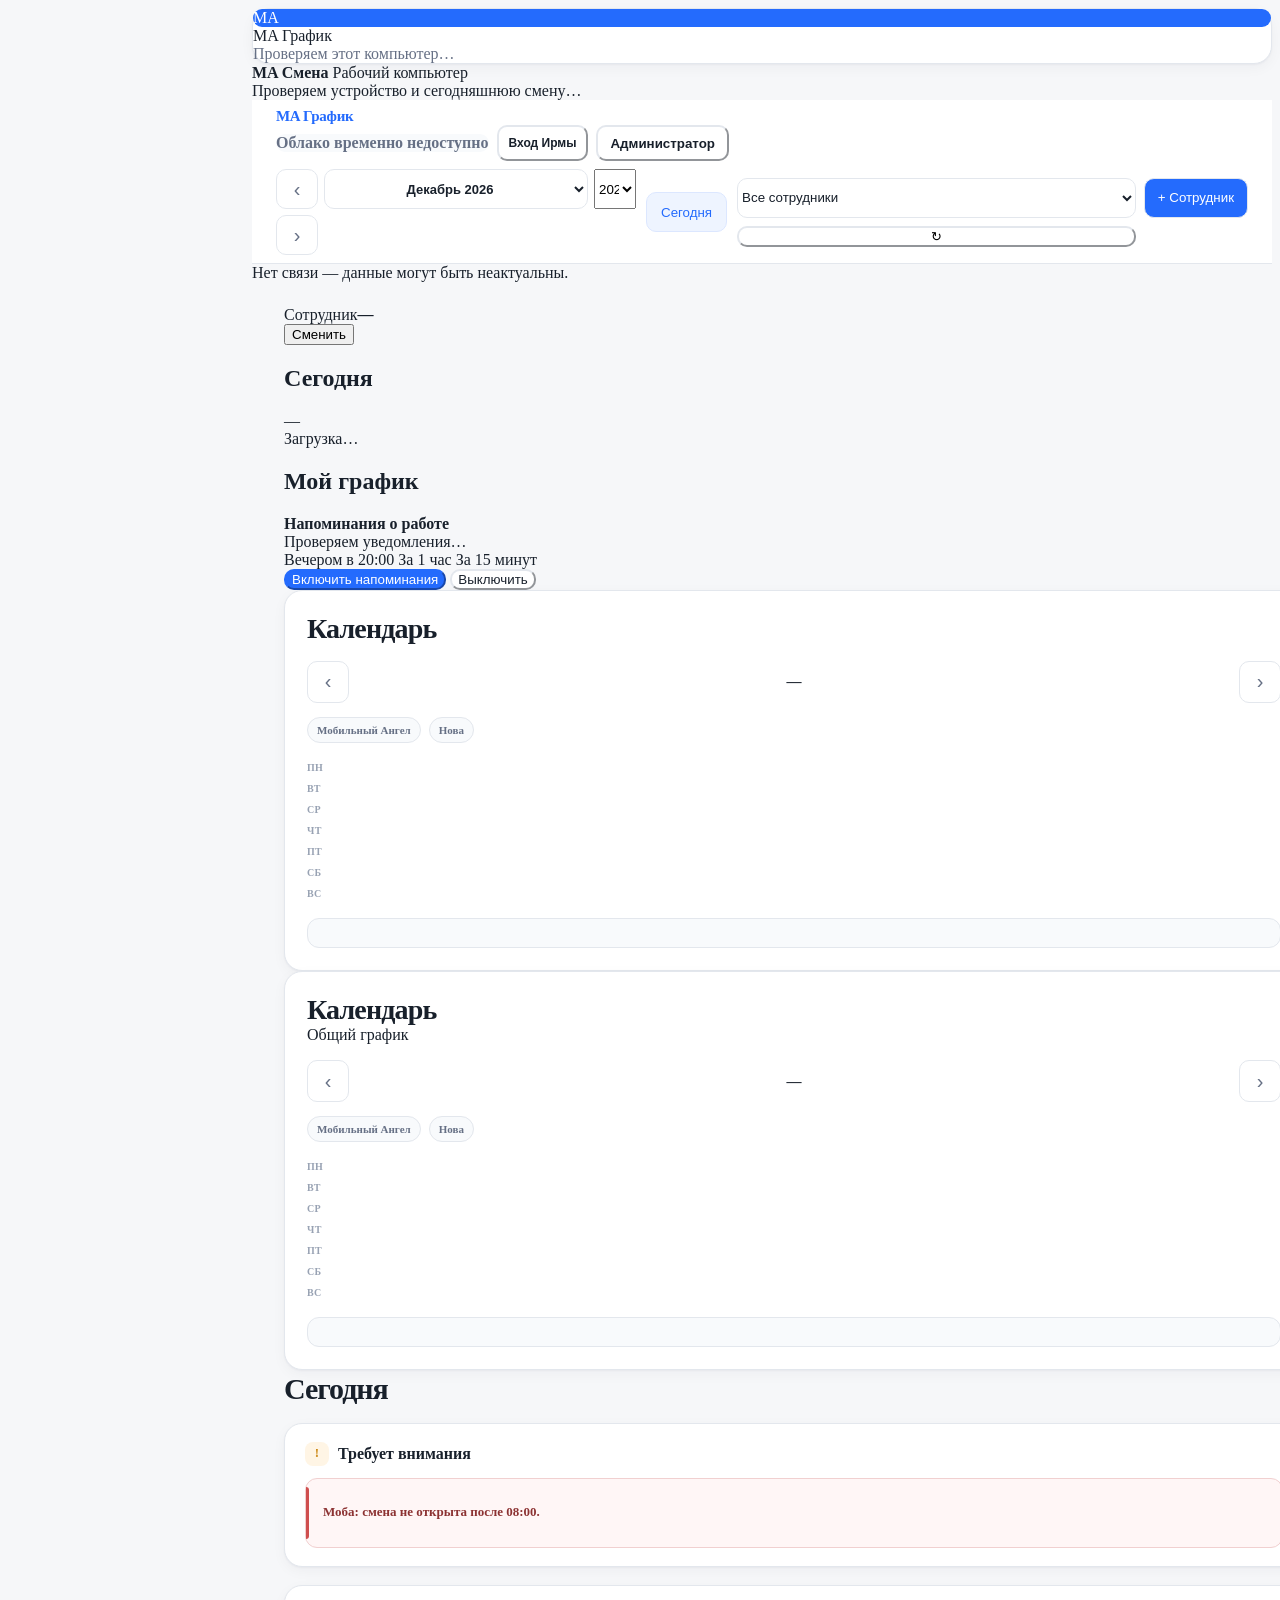
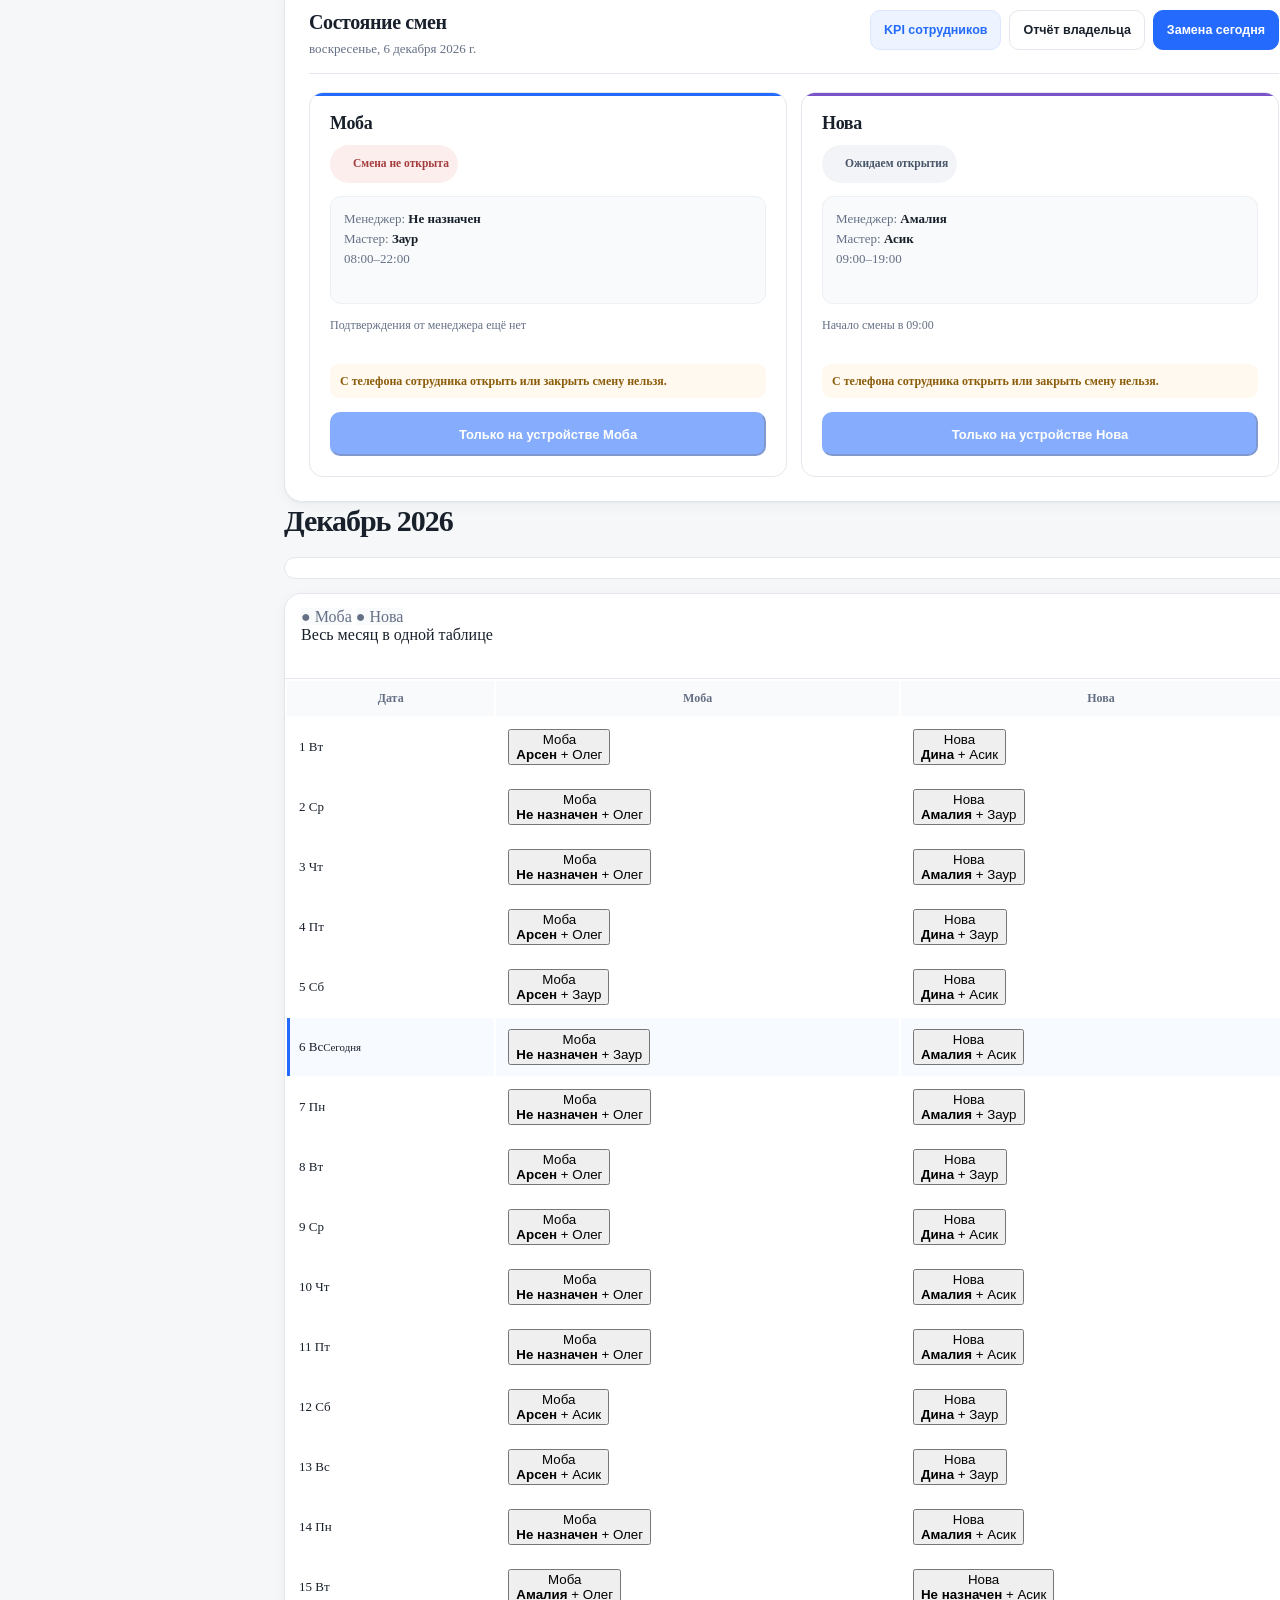
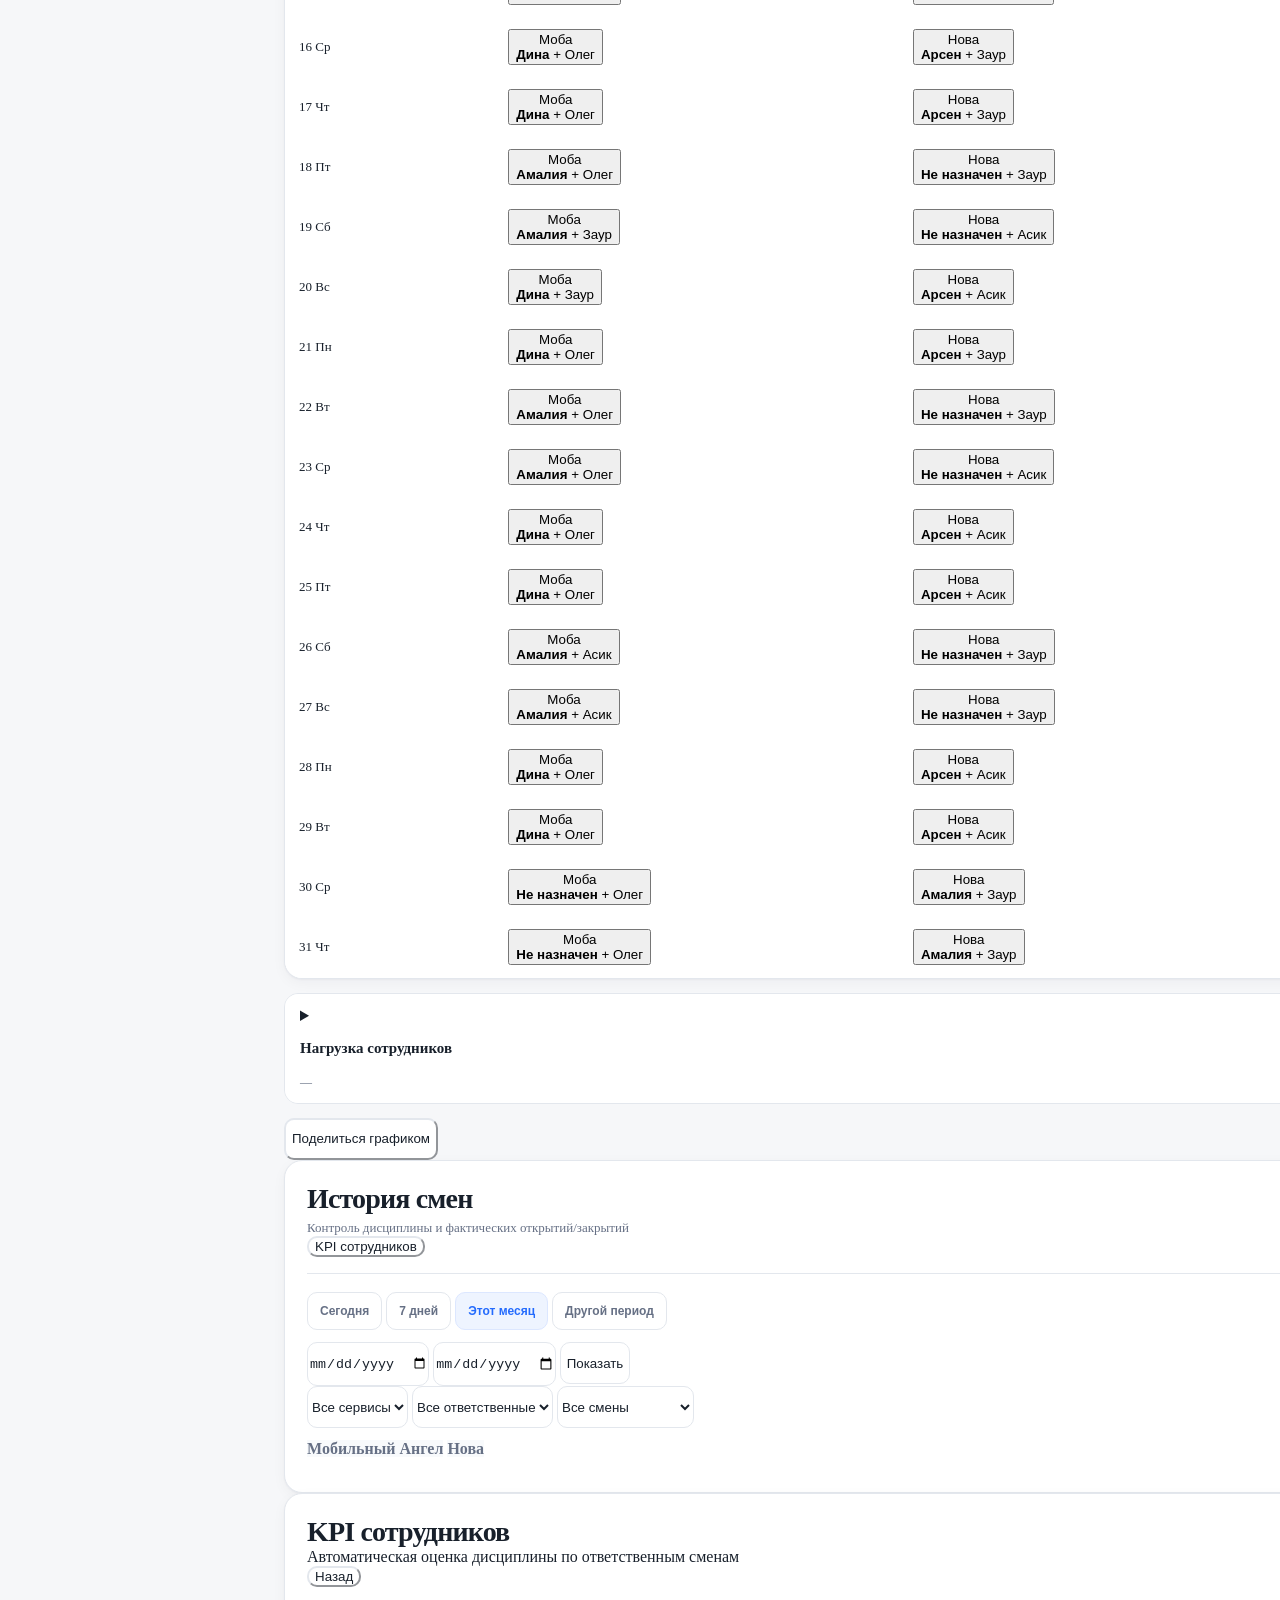
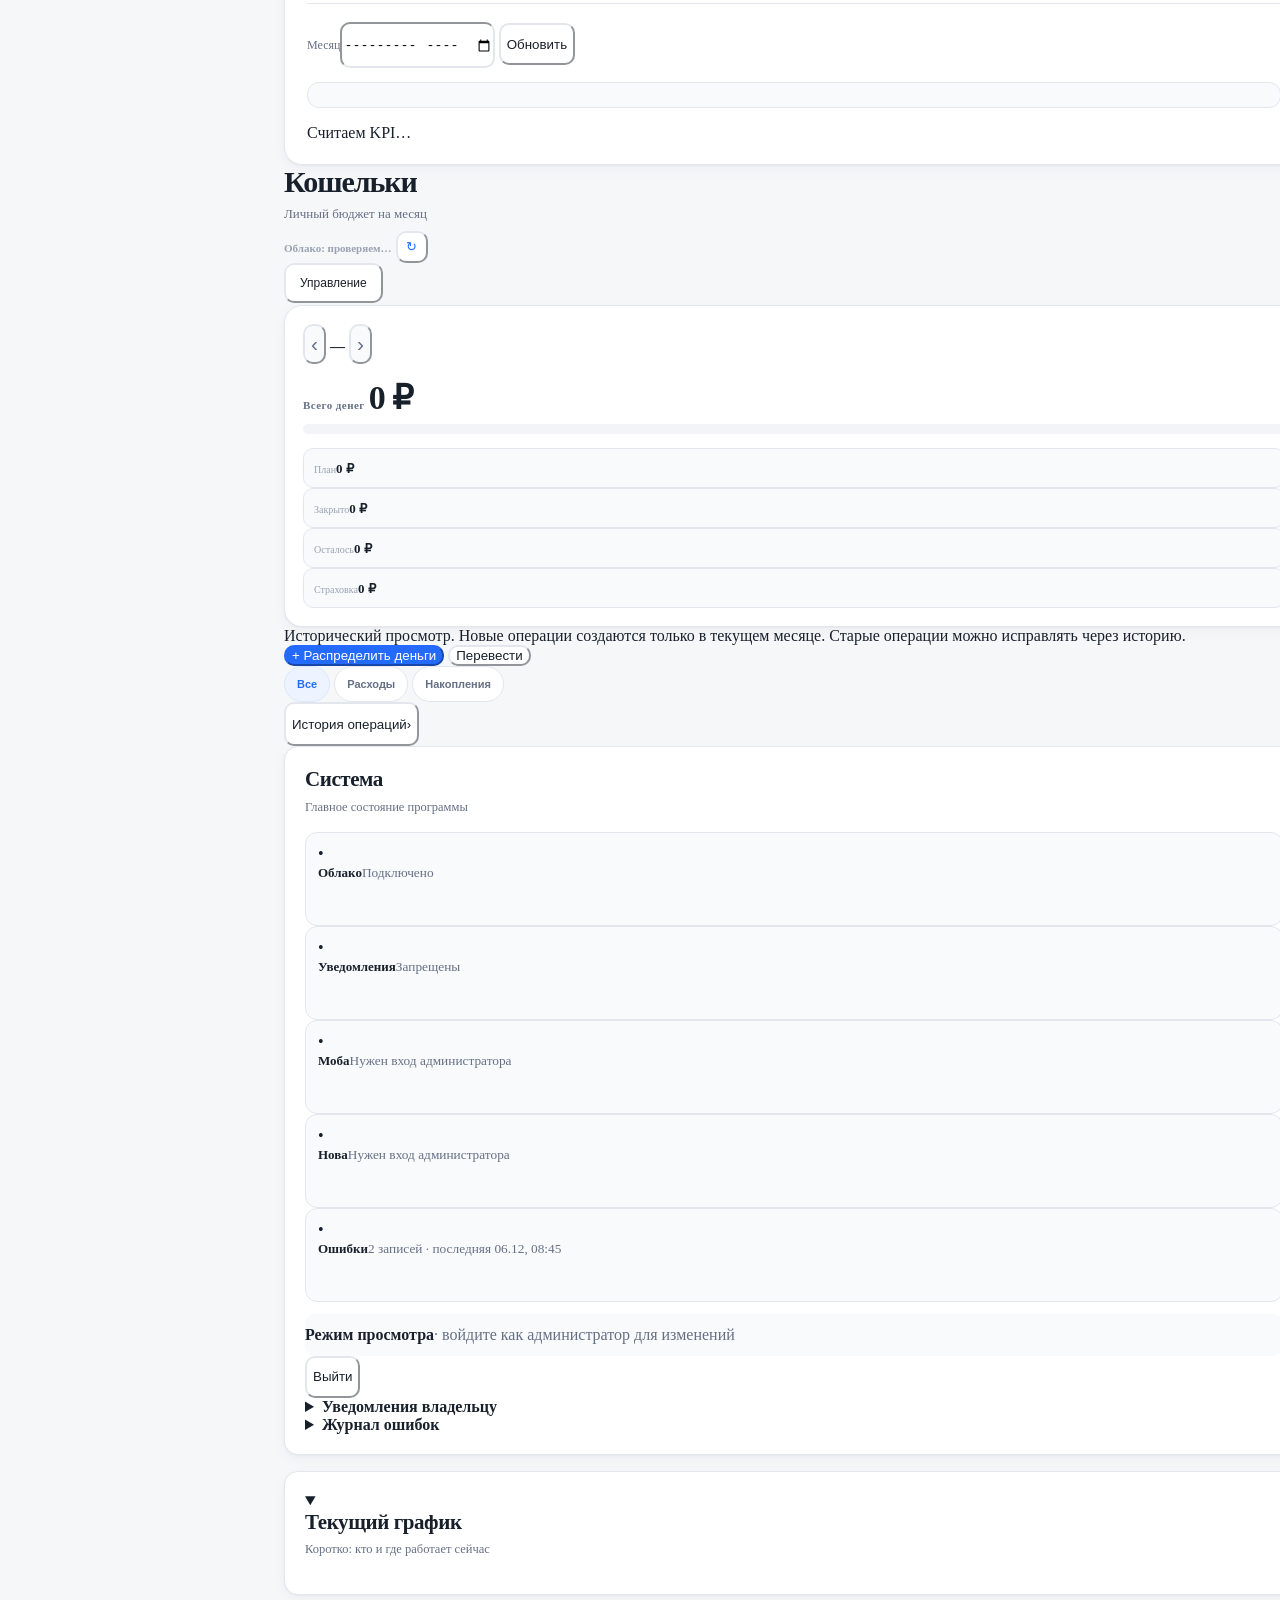
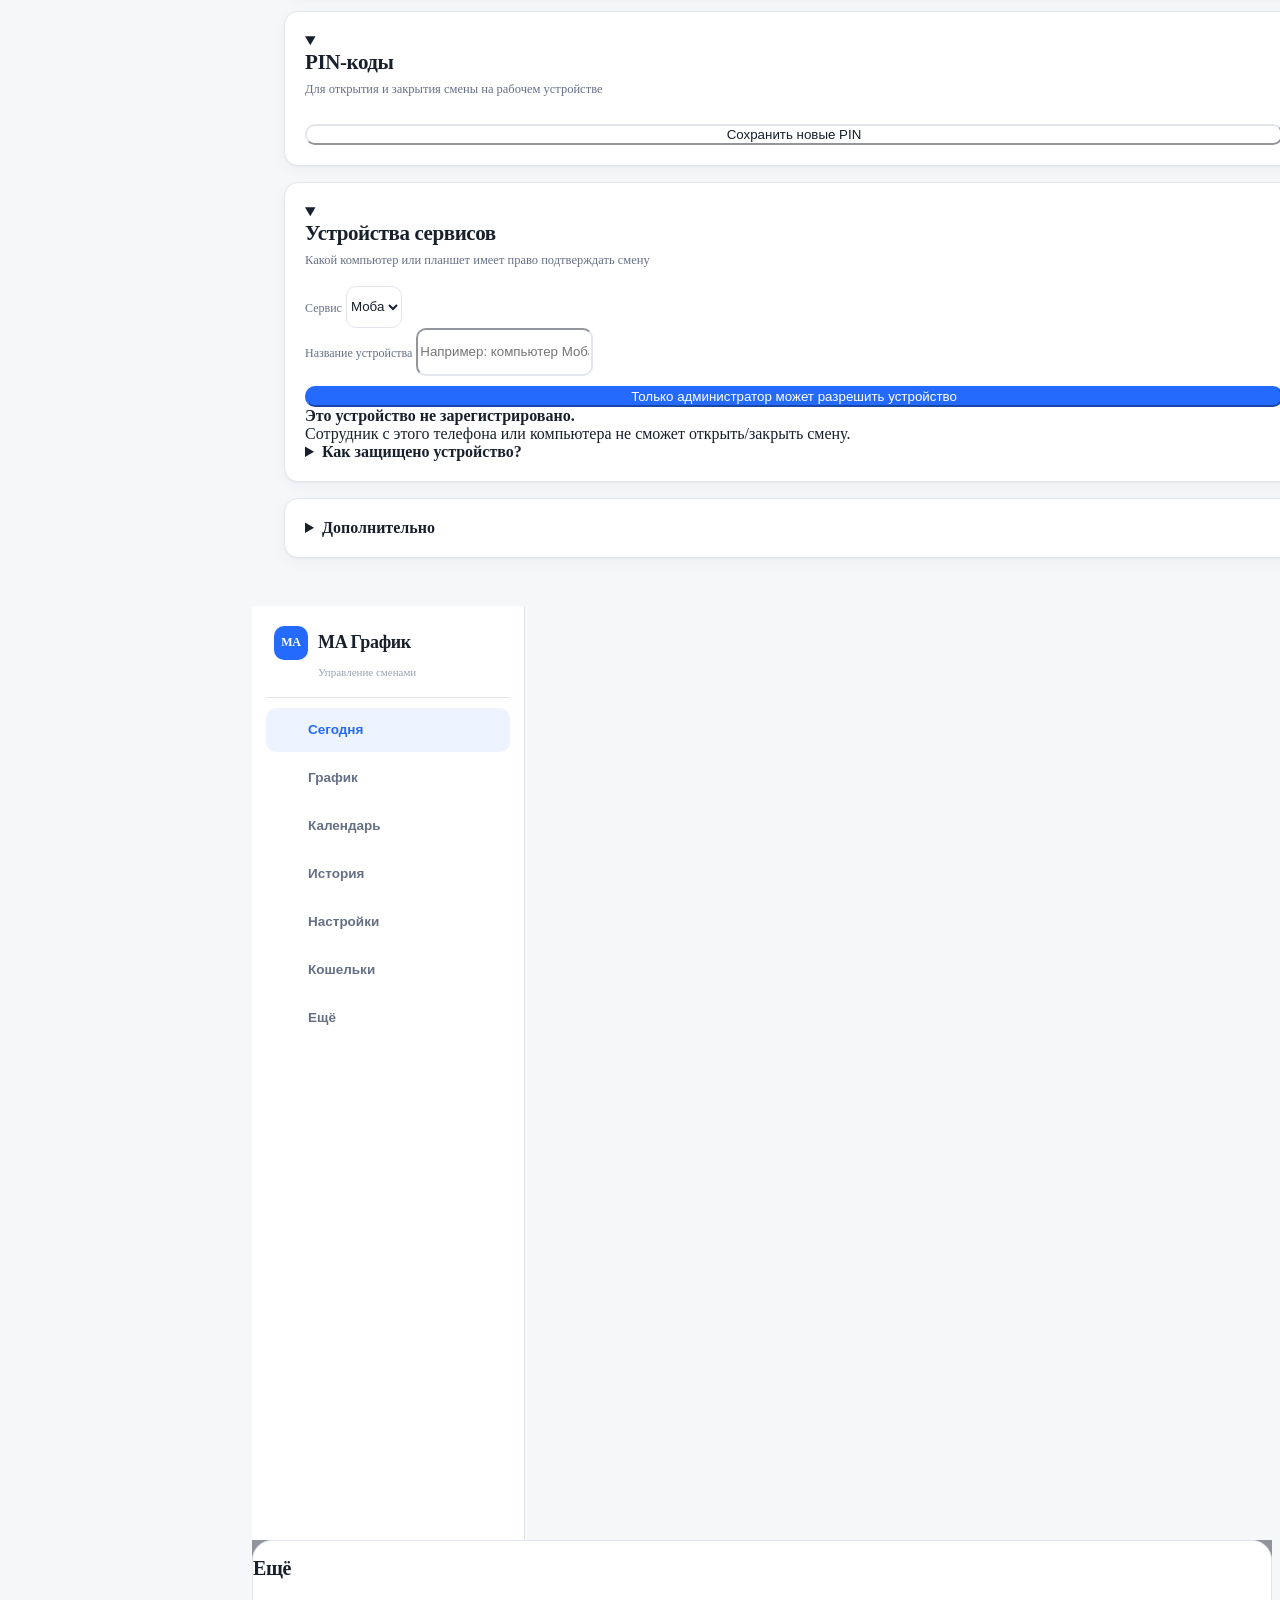
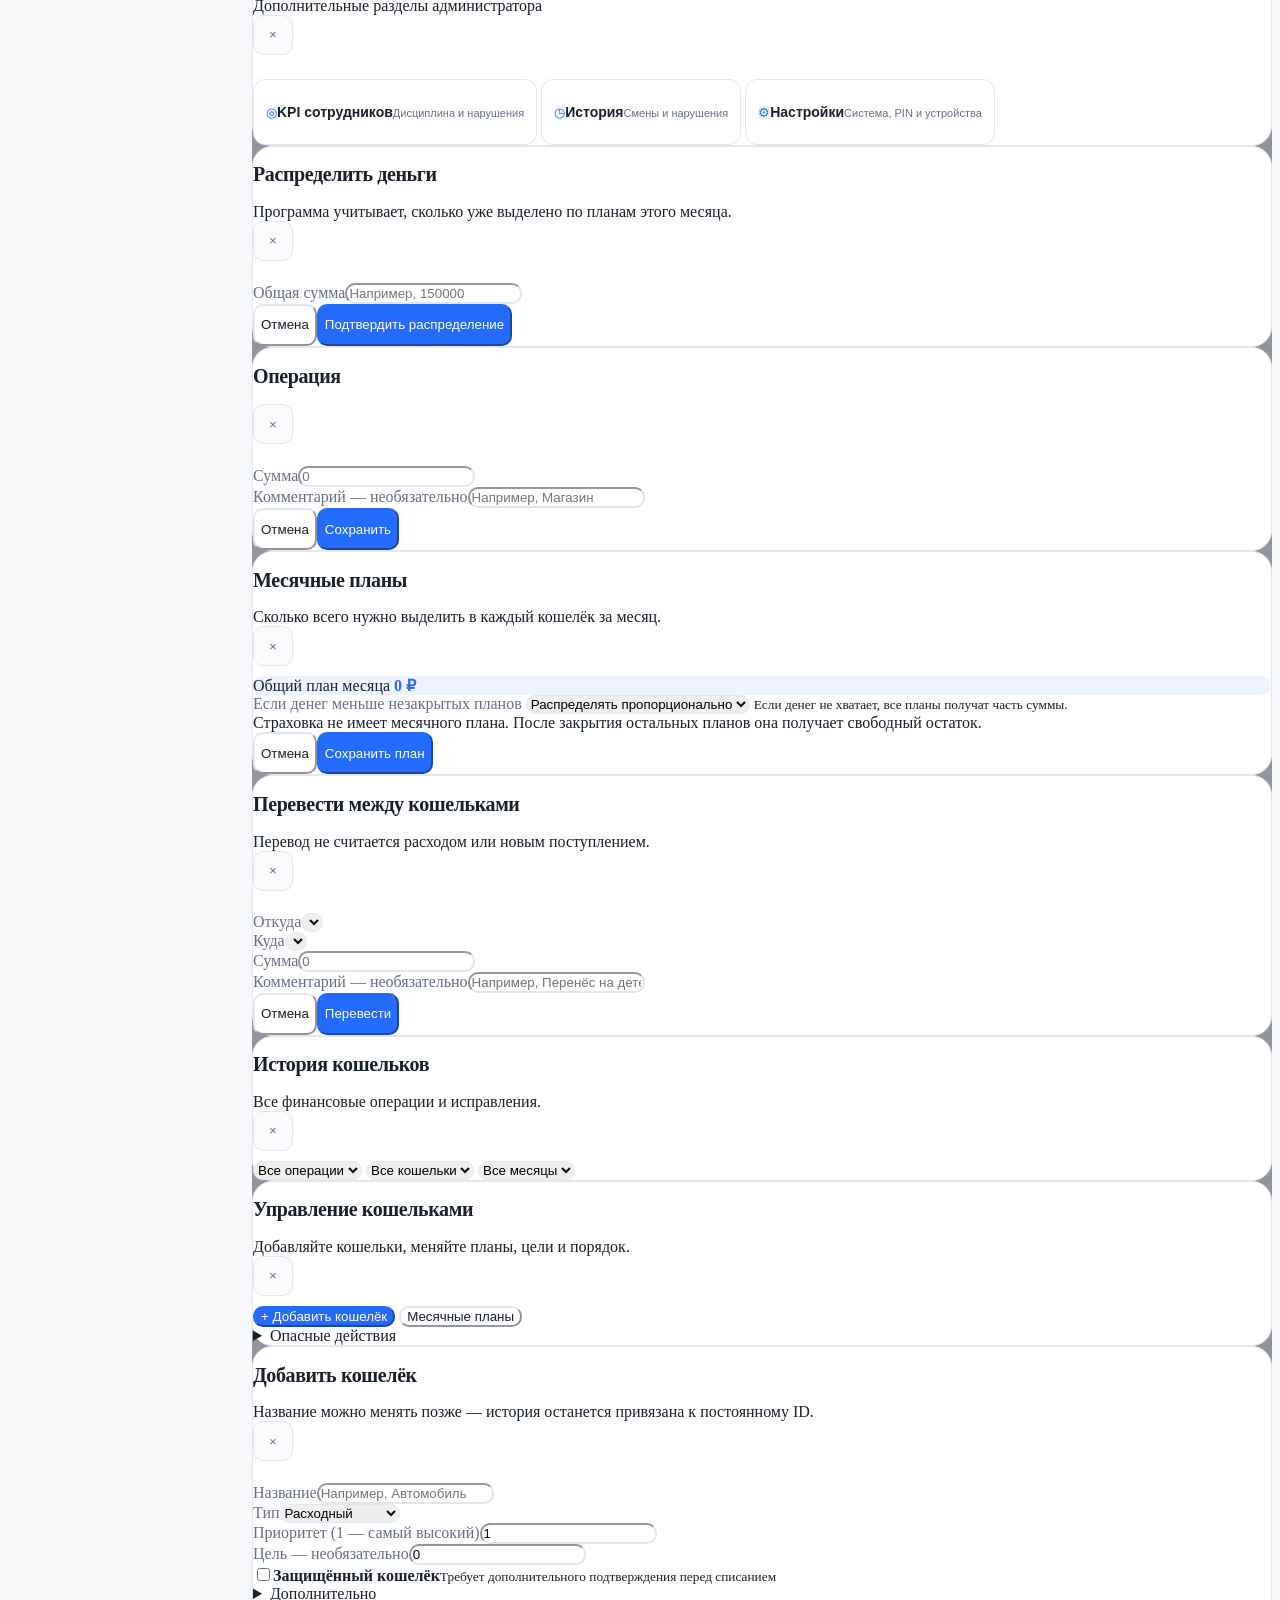
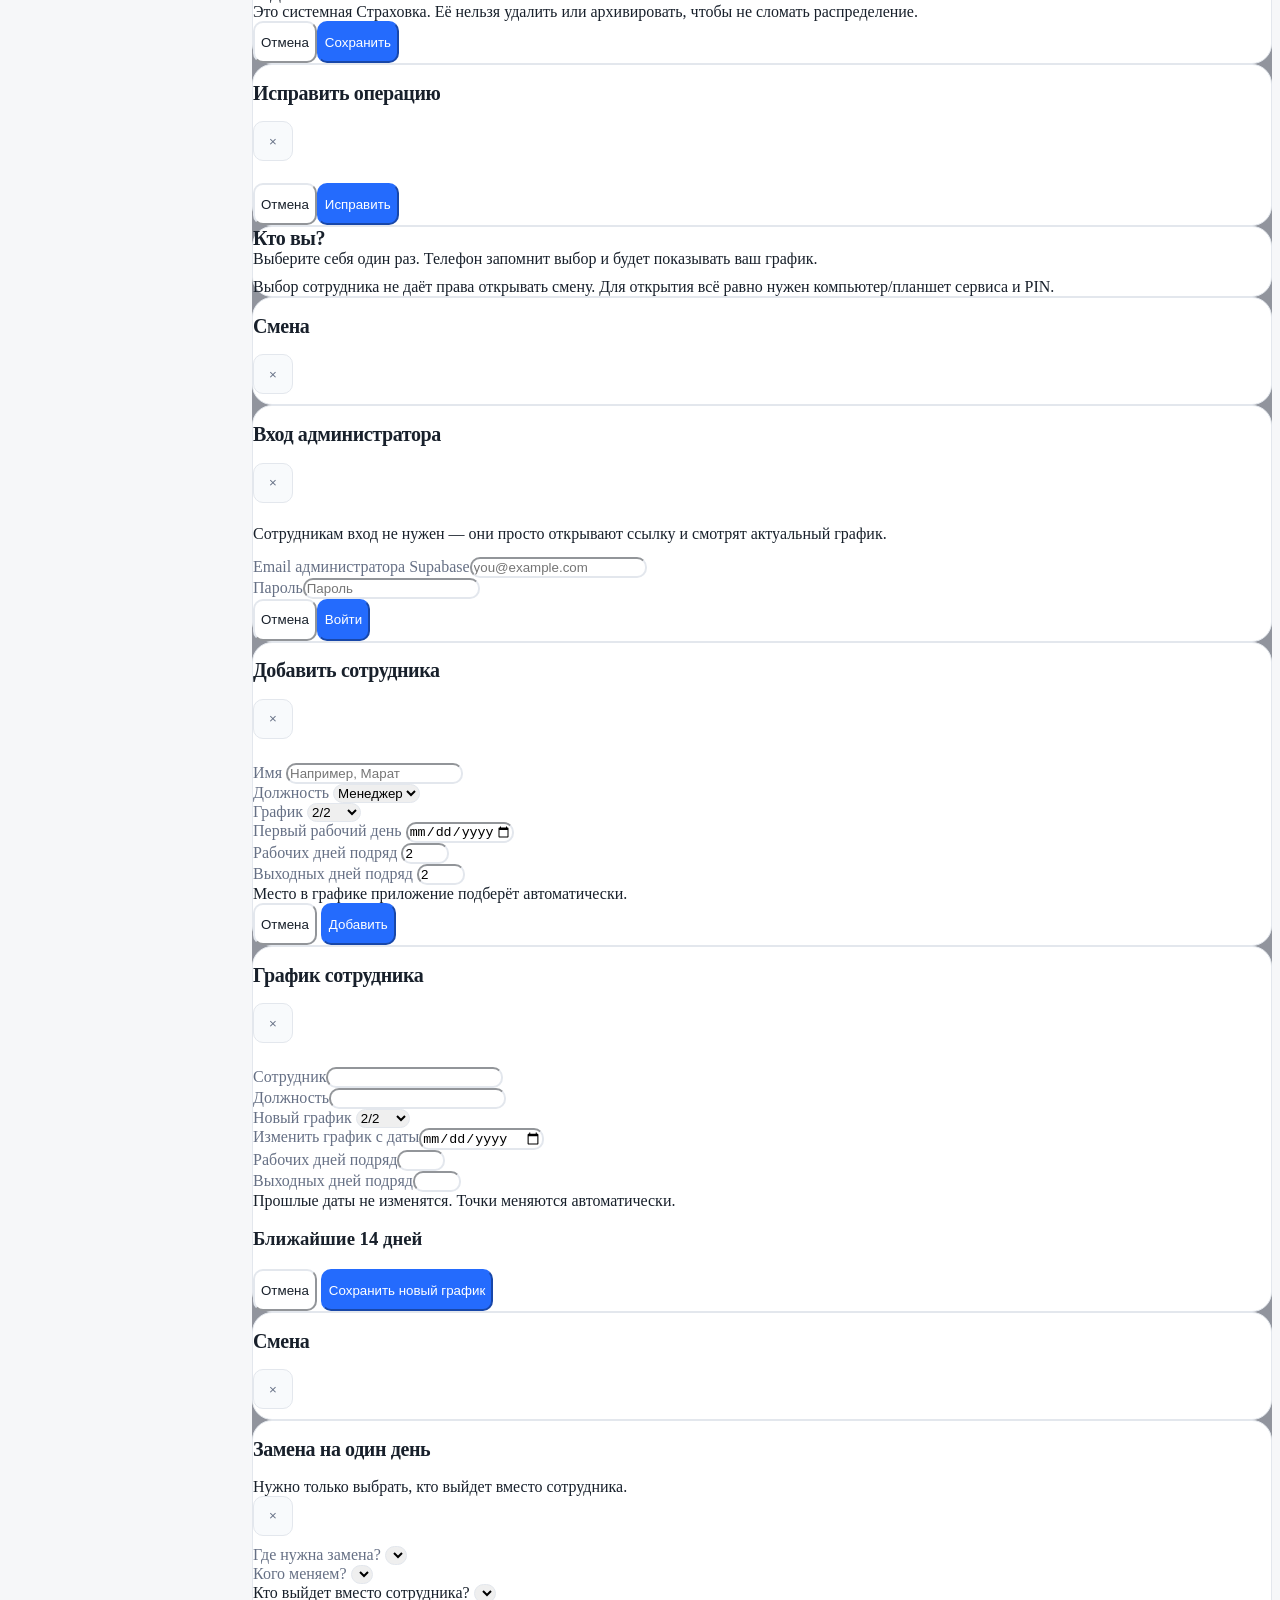
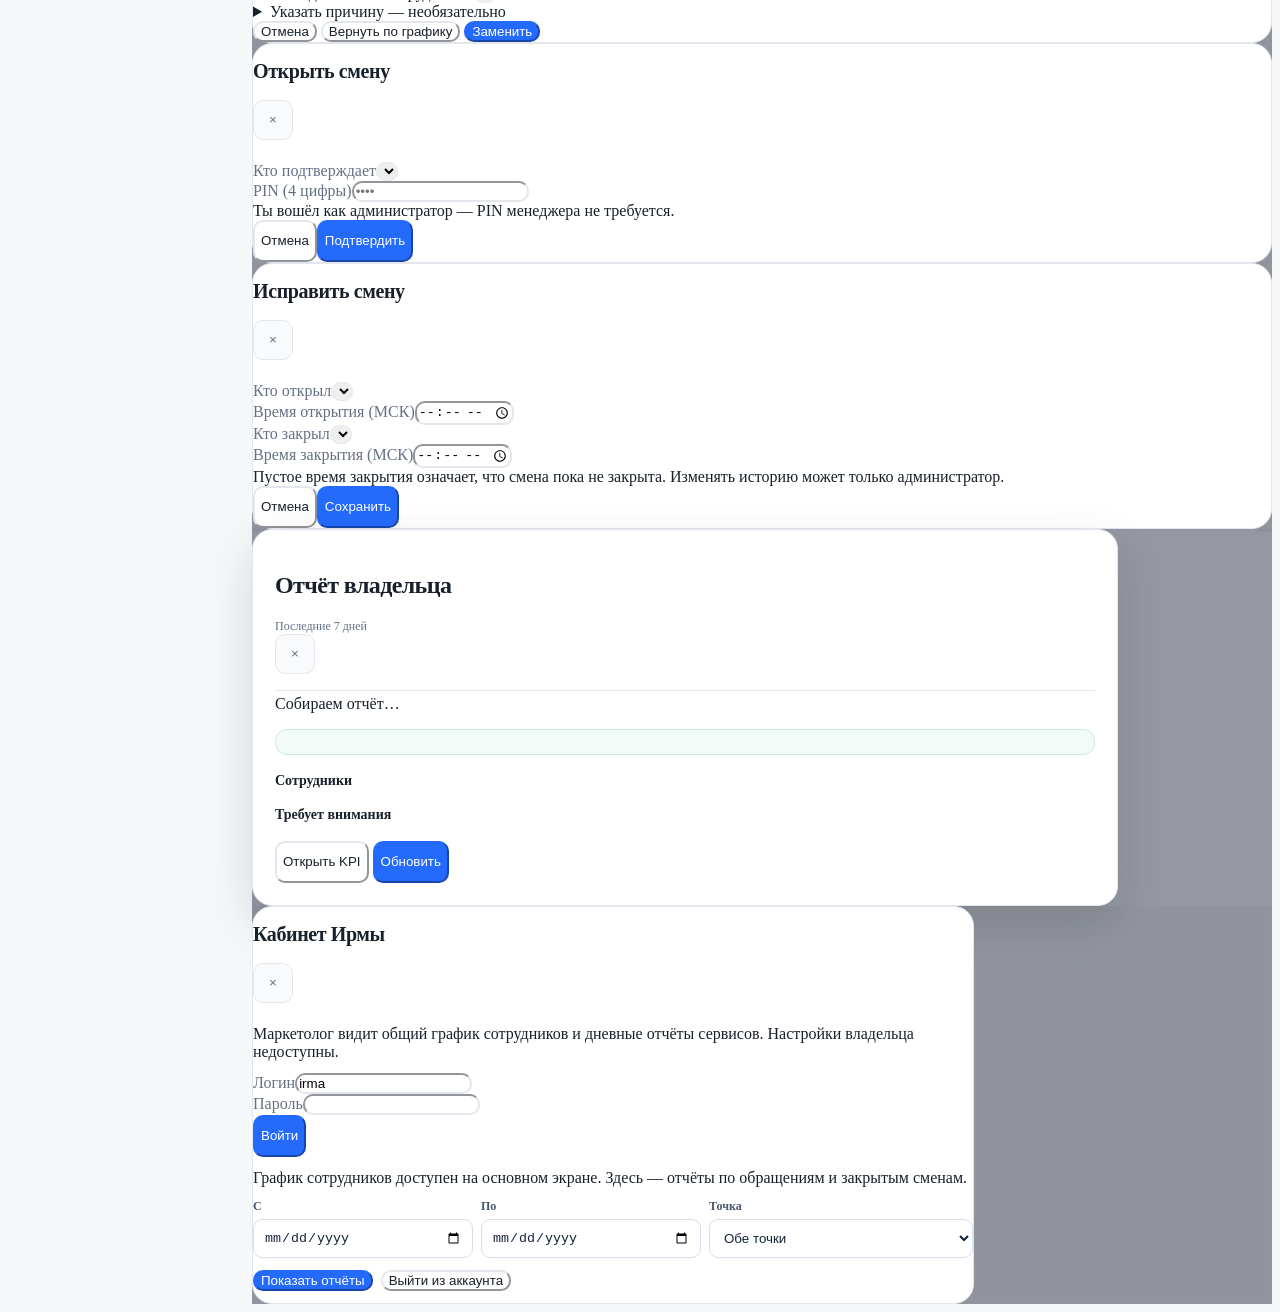
==== commit 4bedc2e9: "Add marketer Irma signed account and read-only daily reports" ====
--- a/index.html
+++ b/index.html
@@ -88,7 +88,8 @@
 </script>
 <title>MA График</title>
 <link rel="icon" type="image/png" sizes="64x64" href="ma-favicon-final-v6.png">
-<link rel="stylesheet" href="styles.css?v=20260927-boot-recovery-v1">
+<link rel="stylesheet" href="styles.css?v=20261012-daily-report-v1">
+<link rel="stylesheet" href="irma.css?v=20261012-v1">
 <link rel="manifest" href="manifest.webmanifest">
 <link rel="apple-touch-icon" sizes="180x180" href="ma-apple-touch-final-v6.png">
 </head>
@@ -998,10 +999,11 @@
 <script defer src="errors.js?v=20260927-boot-recovery-v1" onerror="window.MABoot&&window.MABoot.assetError('errors.js')"></script>
 <script defer src="settings.js?v=20260927-boot-recovery-v1" onerror="window.MABoot&&window.MABoot.assetError('settings.js')"></script>
 <script defer src="devices.js?v=20260927-boot-recovery-v1" onerror="window.MABoot&&window.MABoot.assetError('devices.js')"></script>
-<script defer src="history.js?v=20260927-boot-recovery-v1" onerror="window.MABoot&&window.MABoot.assetError('history.js')"></script>
+<script defer src="history.js?v=20261012-daily-report-v1" onerror="window.MABoot&&window.MABoot.assetError('history.js')"></script>
 <script defer src="kpi.js?v=20260927-boot-recovery-v1" onerror="window.MABoot&&window.MABoot.assetError('kpi.js')"></script>
 <script defer src="safety.js?v=20260927-boot-recovery-v1" onerror="window.MABoot&&window.MABoot.assetError('safety.js')"></script>
-<script defer src="app.js?v=20260927-boot-recovery-v1" onerror="window.MABoot&&window.MABoot.assetError('app.js')"></script>
+<script defer src="app.js?v=20261012-daily-report-v1" onerror="window.MABoot&&window.MABoot.assetError('app.js')"></script>
+<script defer src="irma.js?v=20261012-v1" onerror="window.MABoot&&window.MABoot.assetError('irma.js')"></script>
 
 </body>
 </html>
--- a/irma.css
+++ b/irma.css
@@ -0,0 +1,15 @@
+/* Marketing-staff login and report viewer. */
+.irma-entry{white-space:nowrap;font-size:12px;padding:8px 10px}
+.irma-sheet{width:min(720px,100%);max-height:90dvh;overflow:auto}
+.irma-filters{display:grid;grid-template-columns:1fr 1fr 1.2fr;gap:8px;margin:10px 0}
+.irma-filters label{display:grid;gap:5px;font-size:12px;font-weight:700;color:#45576d}
+.irma-filters input,.irma-filters select{width:100%;min-width:0;box-sizing:border-box;border:1px solid #d6e0eb;border-radius:9px;padding:10px;background:#fff;color:#14233b}
+.irma-actions{display:flex;flex-wrap:wrap;gap:8px;margin:12px 0}
+.irma-report{margin:9px 0;border:1px solid #d9e2ee;border-radius:12px;background:#fff;overflow:hidden}
+.irma-report summary{cursor:pointer;padding:12px;display:flex;justify-content:space-between;gap:8px;flex-wrap:wrap;background:#f5f8fc}
+.irma-report summary span{color:#566a80;font-size:13px}
+.irma-report-body{padding:12px;font-size:14px;line-height:1.45}
+.irma-report-body ol{padding-left:22px;margin:8px 0}
+.irma-report-body li{margin:6px 0;overflow-wrap:anywhere}
+.irma-empty{padding:16px;text-align:center;color:#64748b}
+@media(max-width:620px){.irma-filters{grid-template-columns:1fr 1fr}.irma-filters label:last-child{grid-column:1/-1}.irma-entry{font-size:11px;padding:8px 7px}}
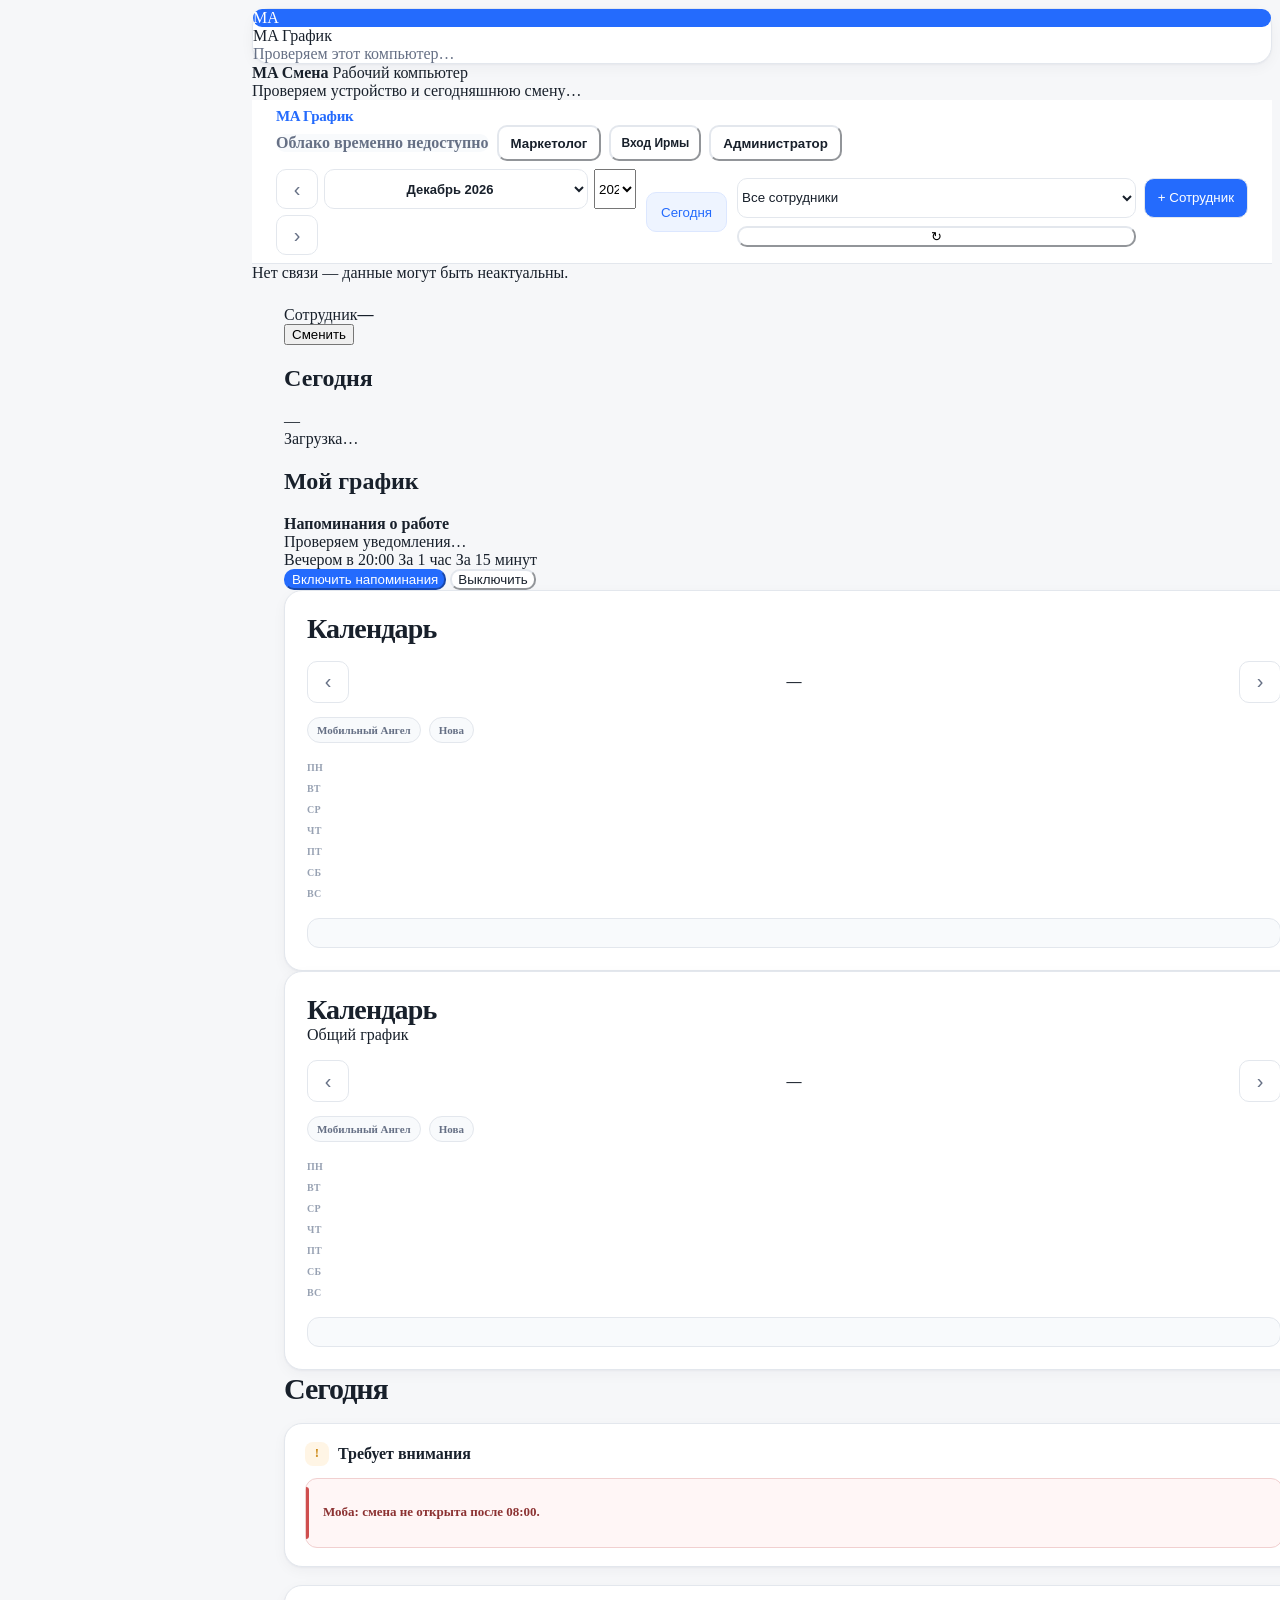
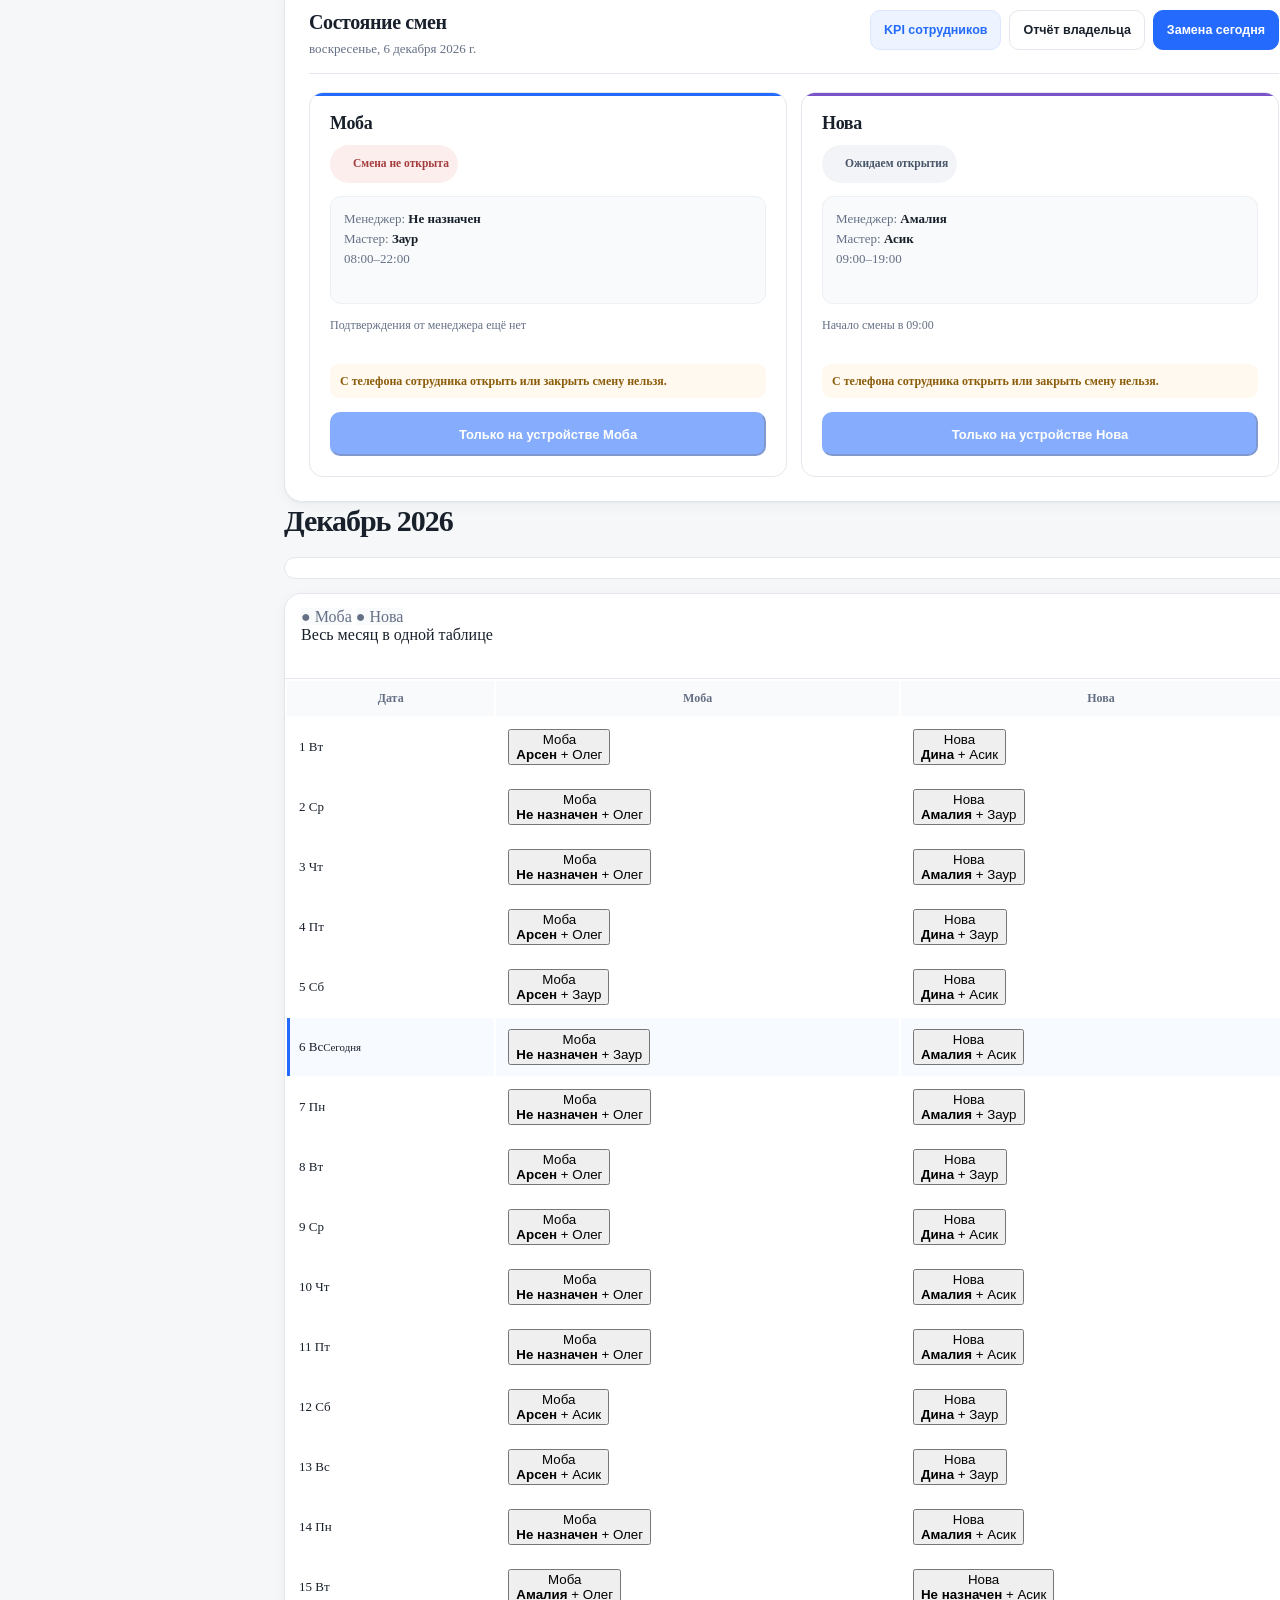
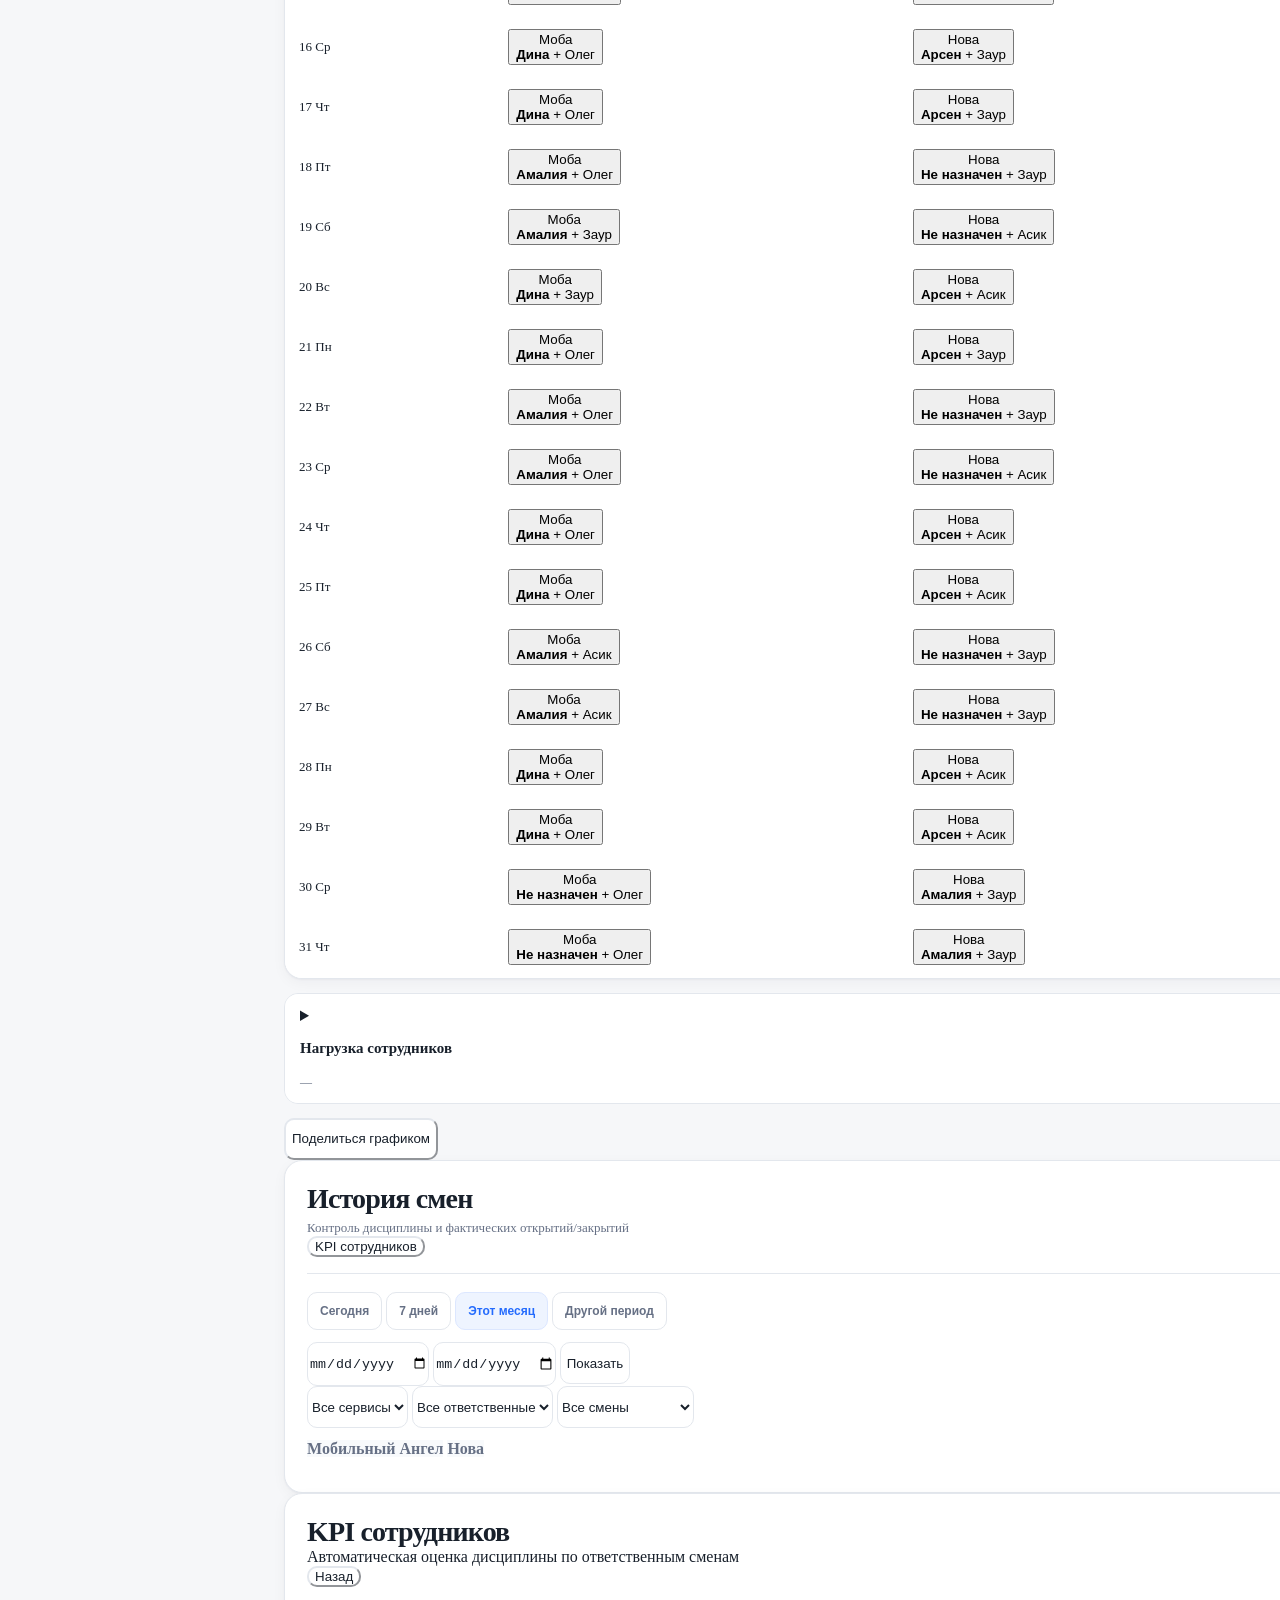
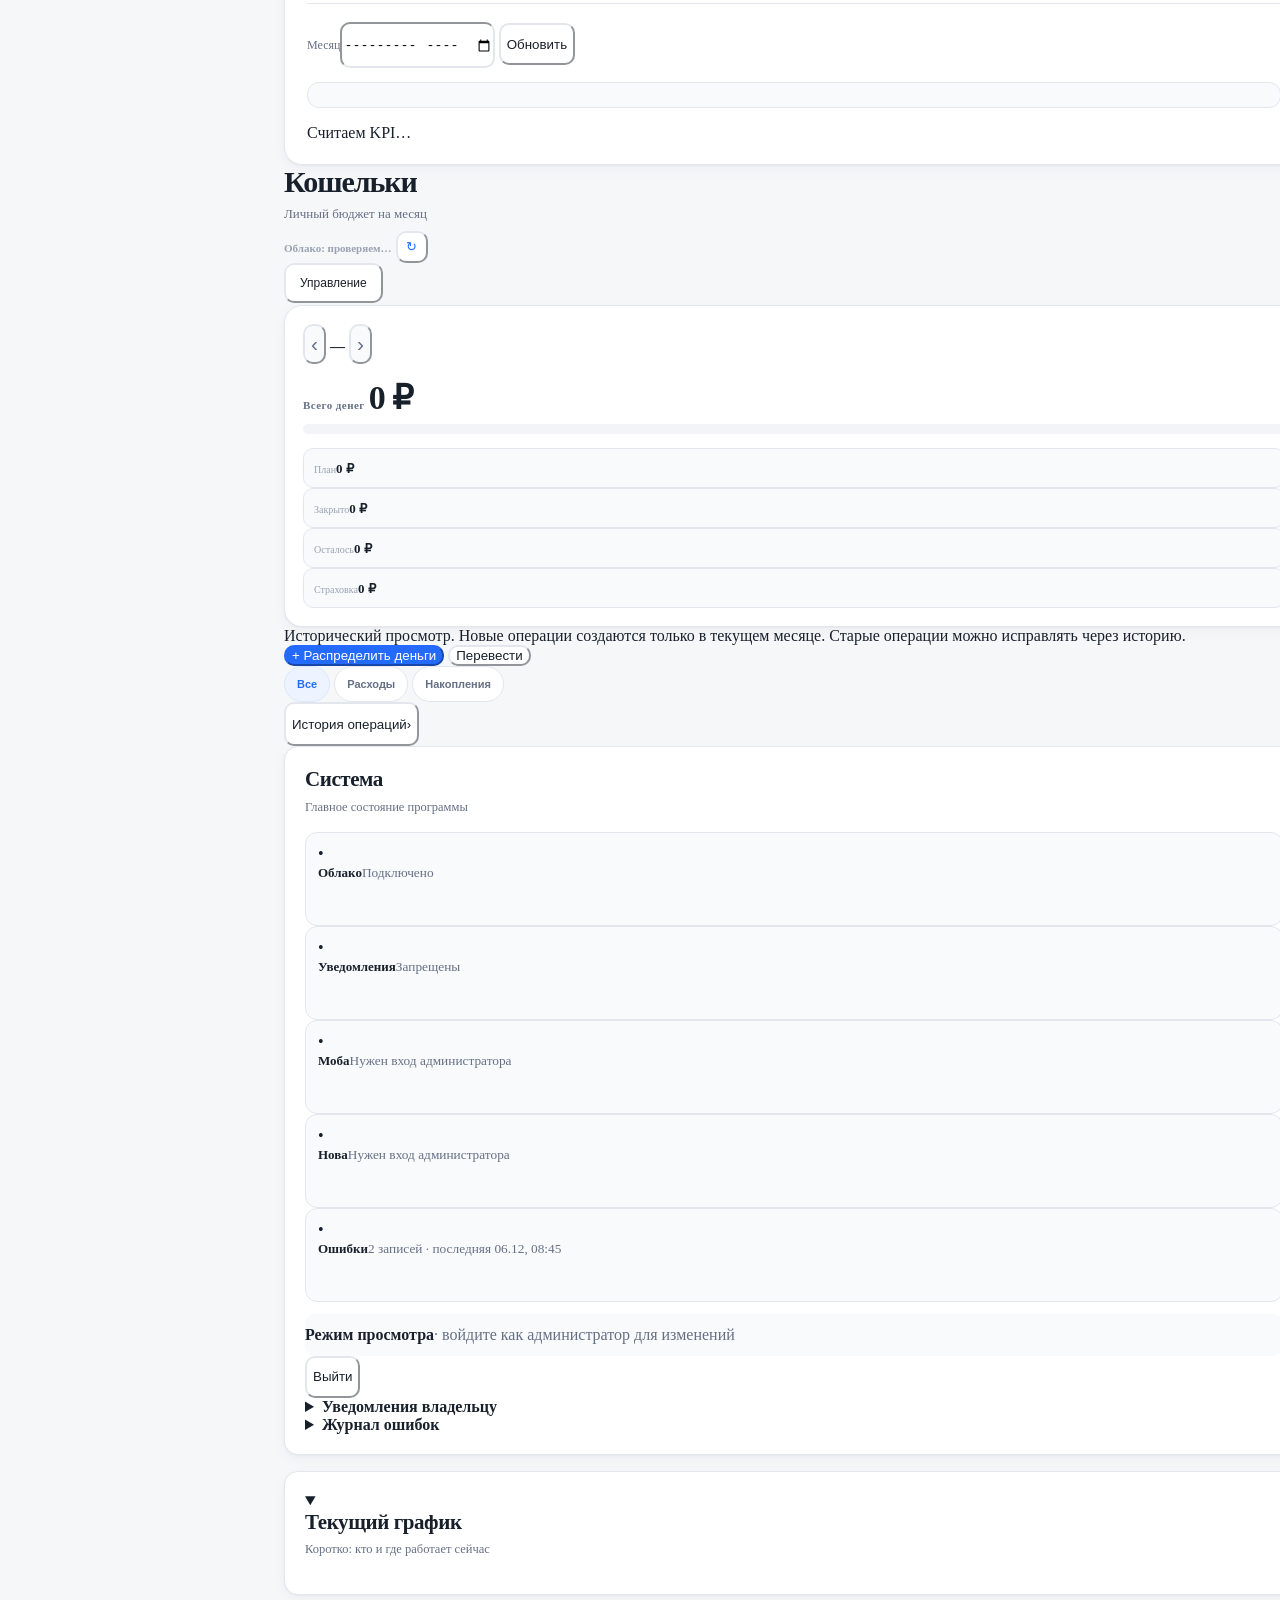
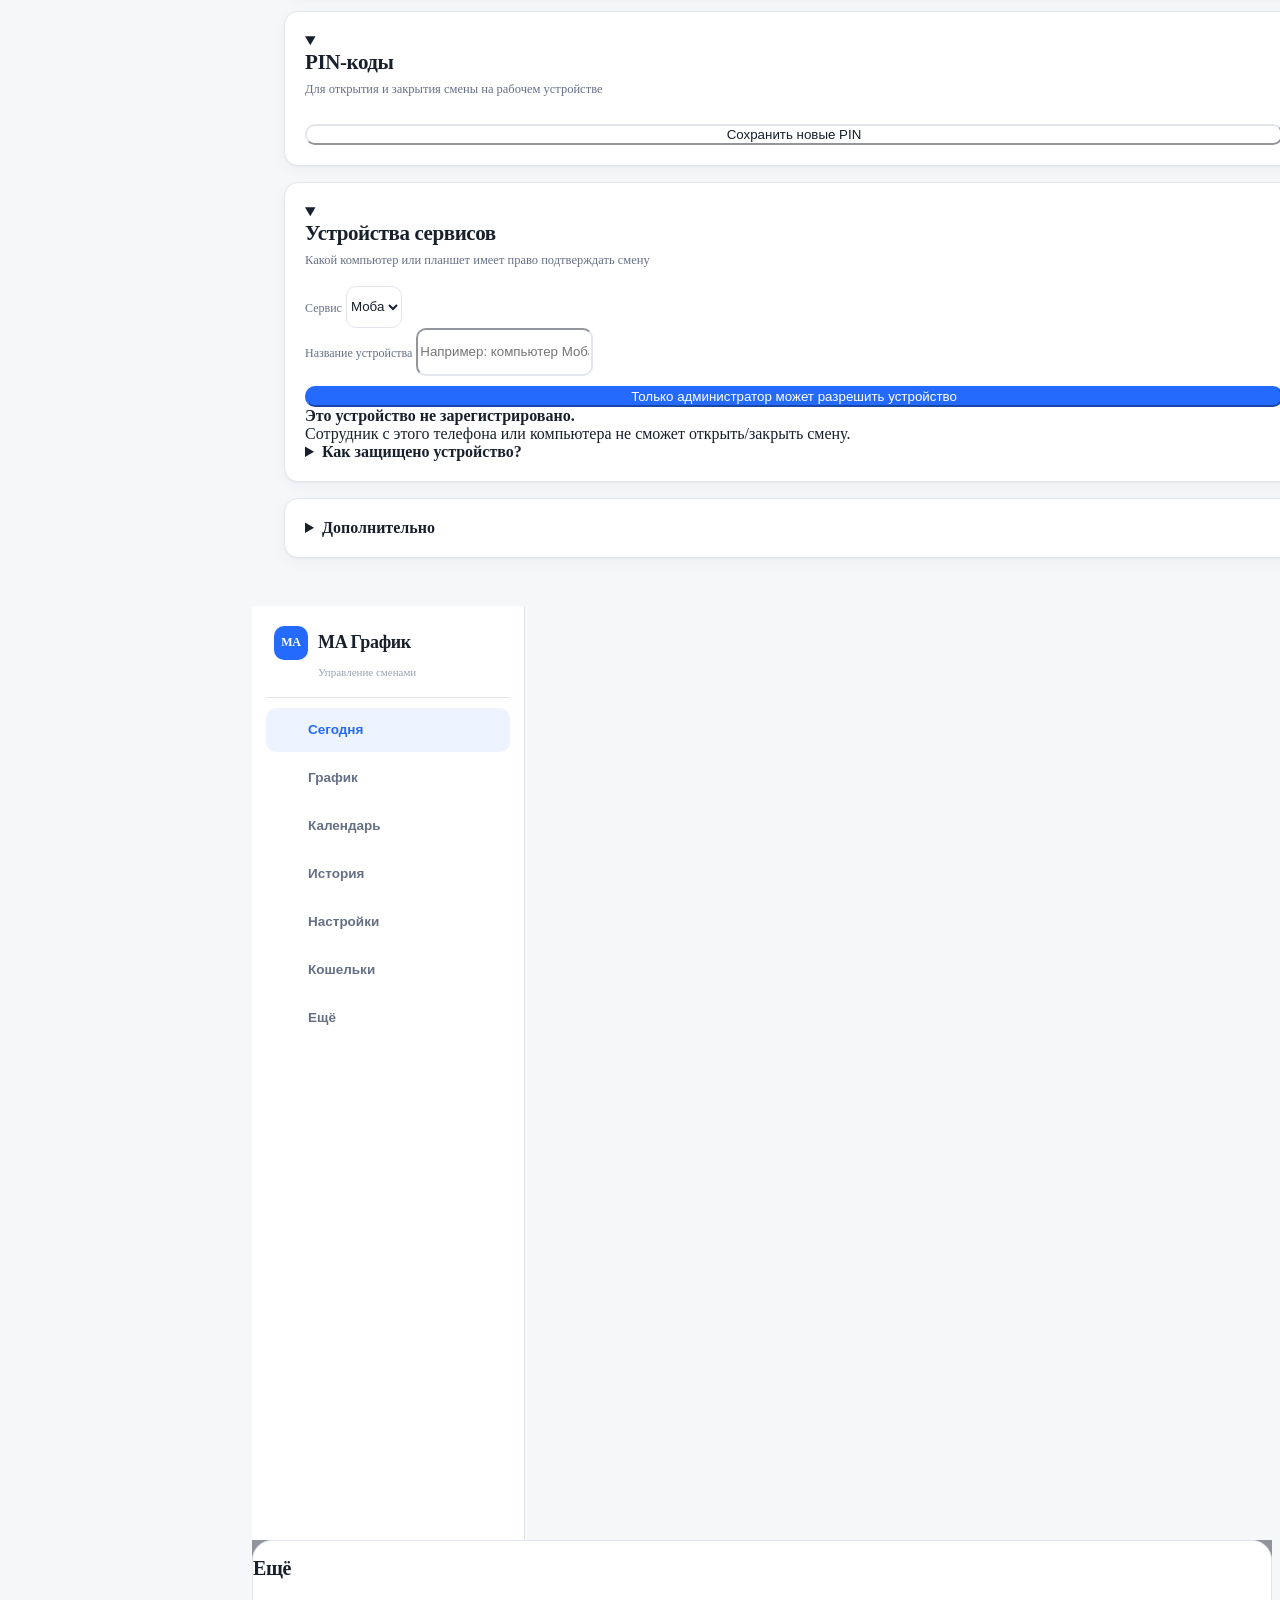
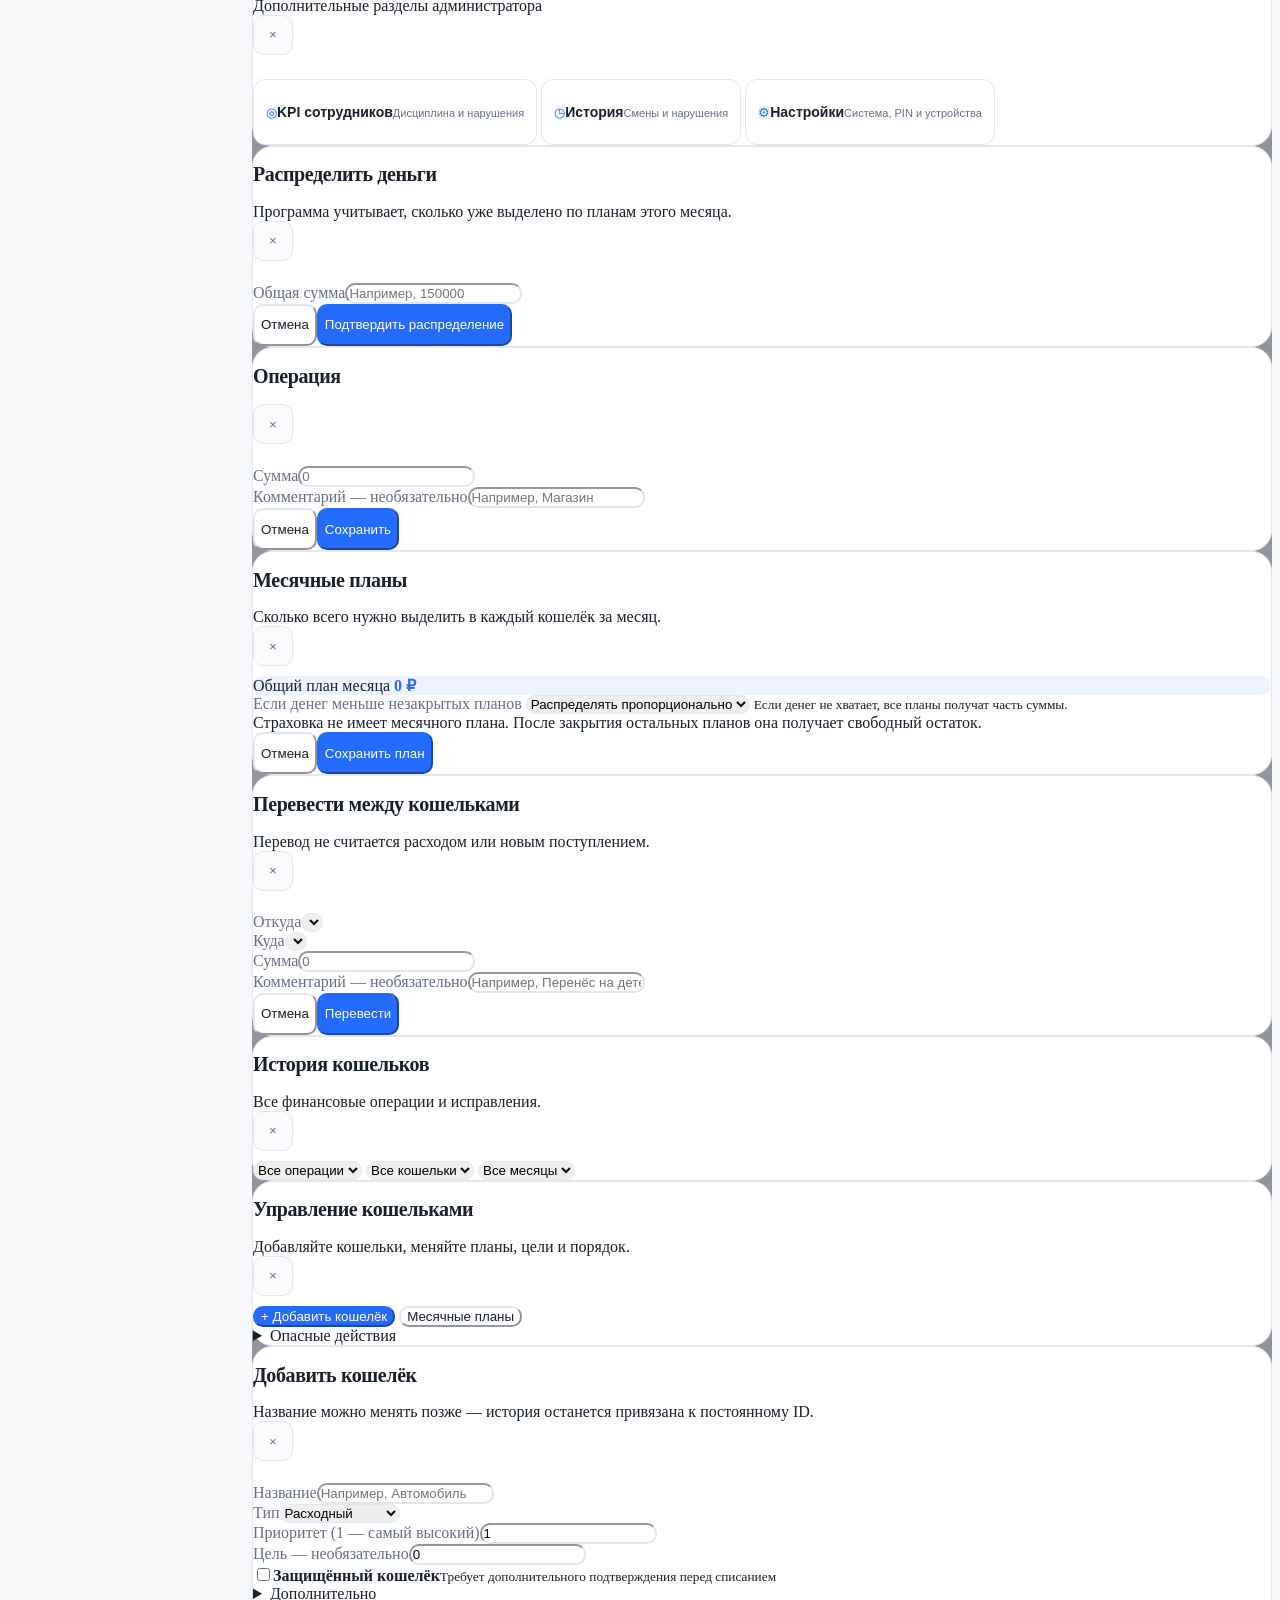
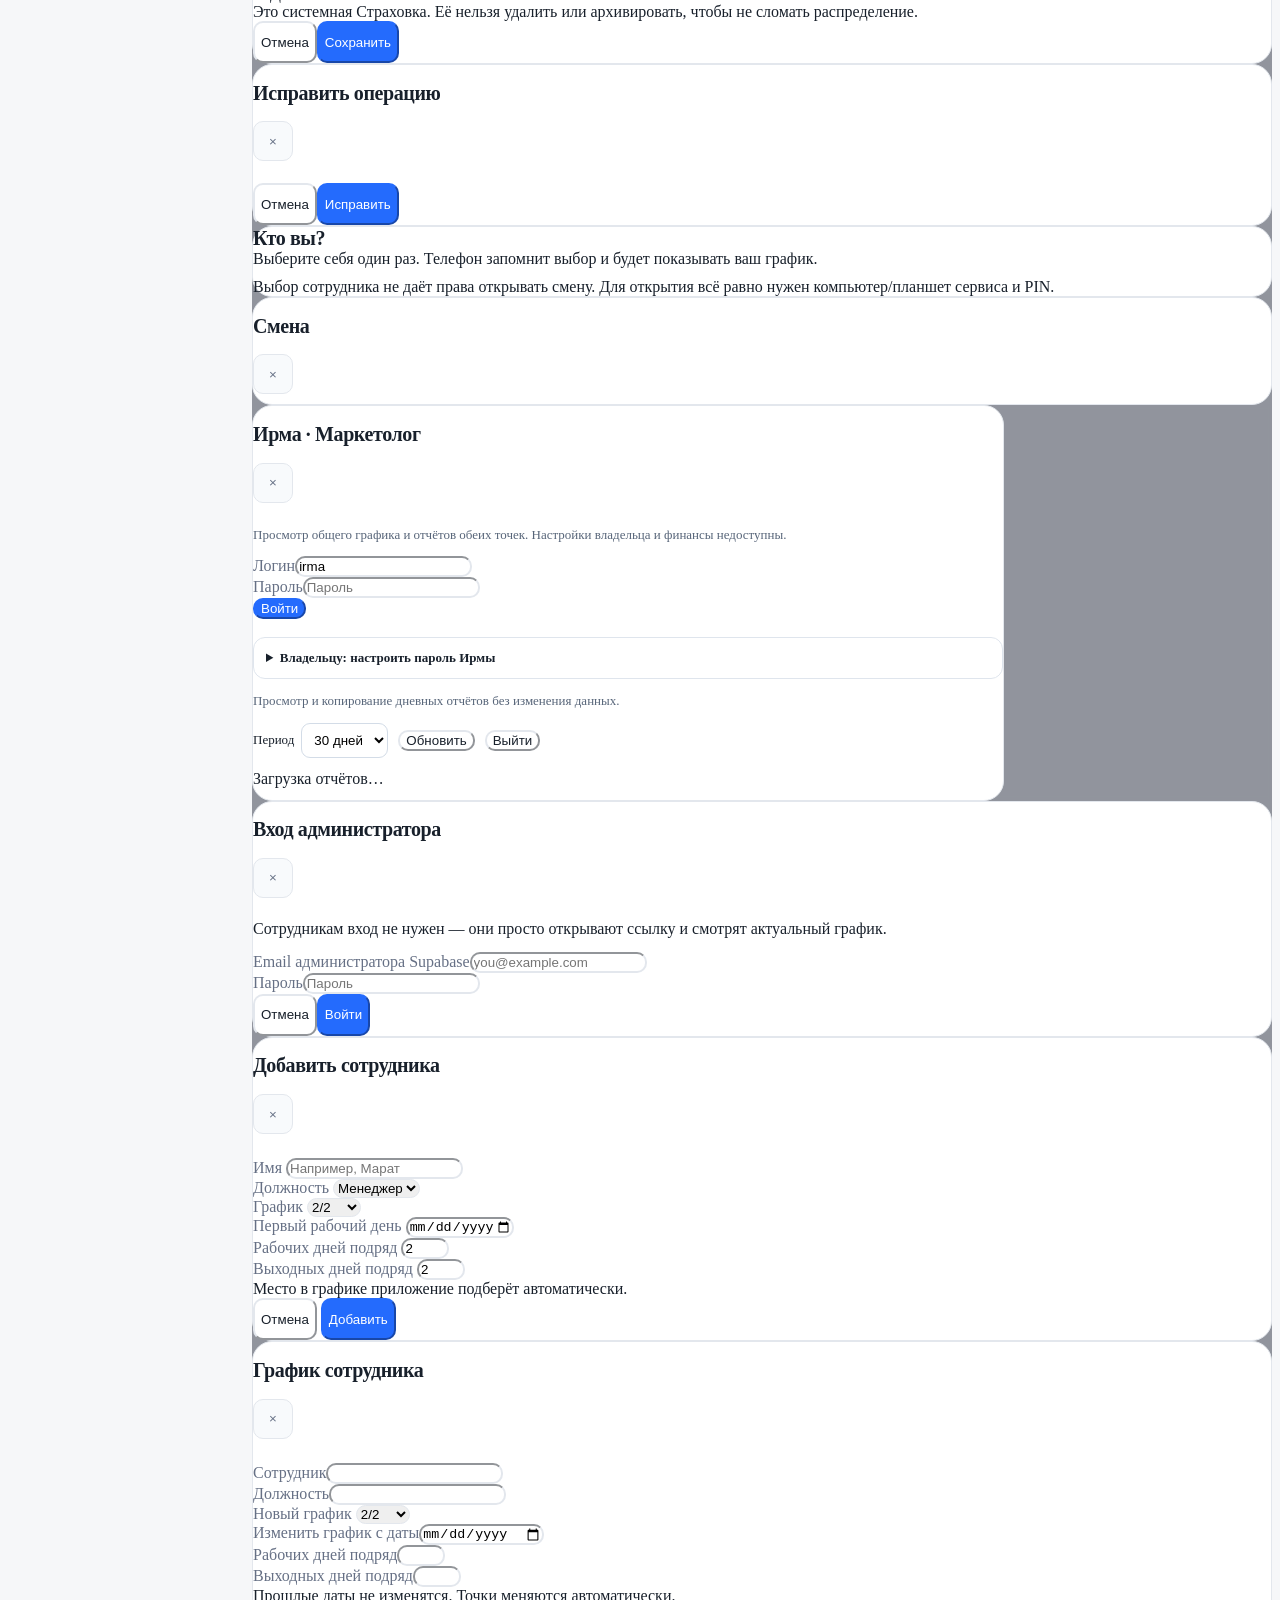
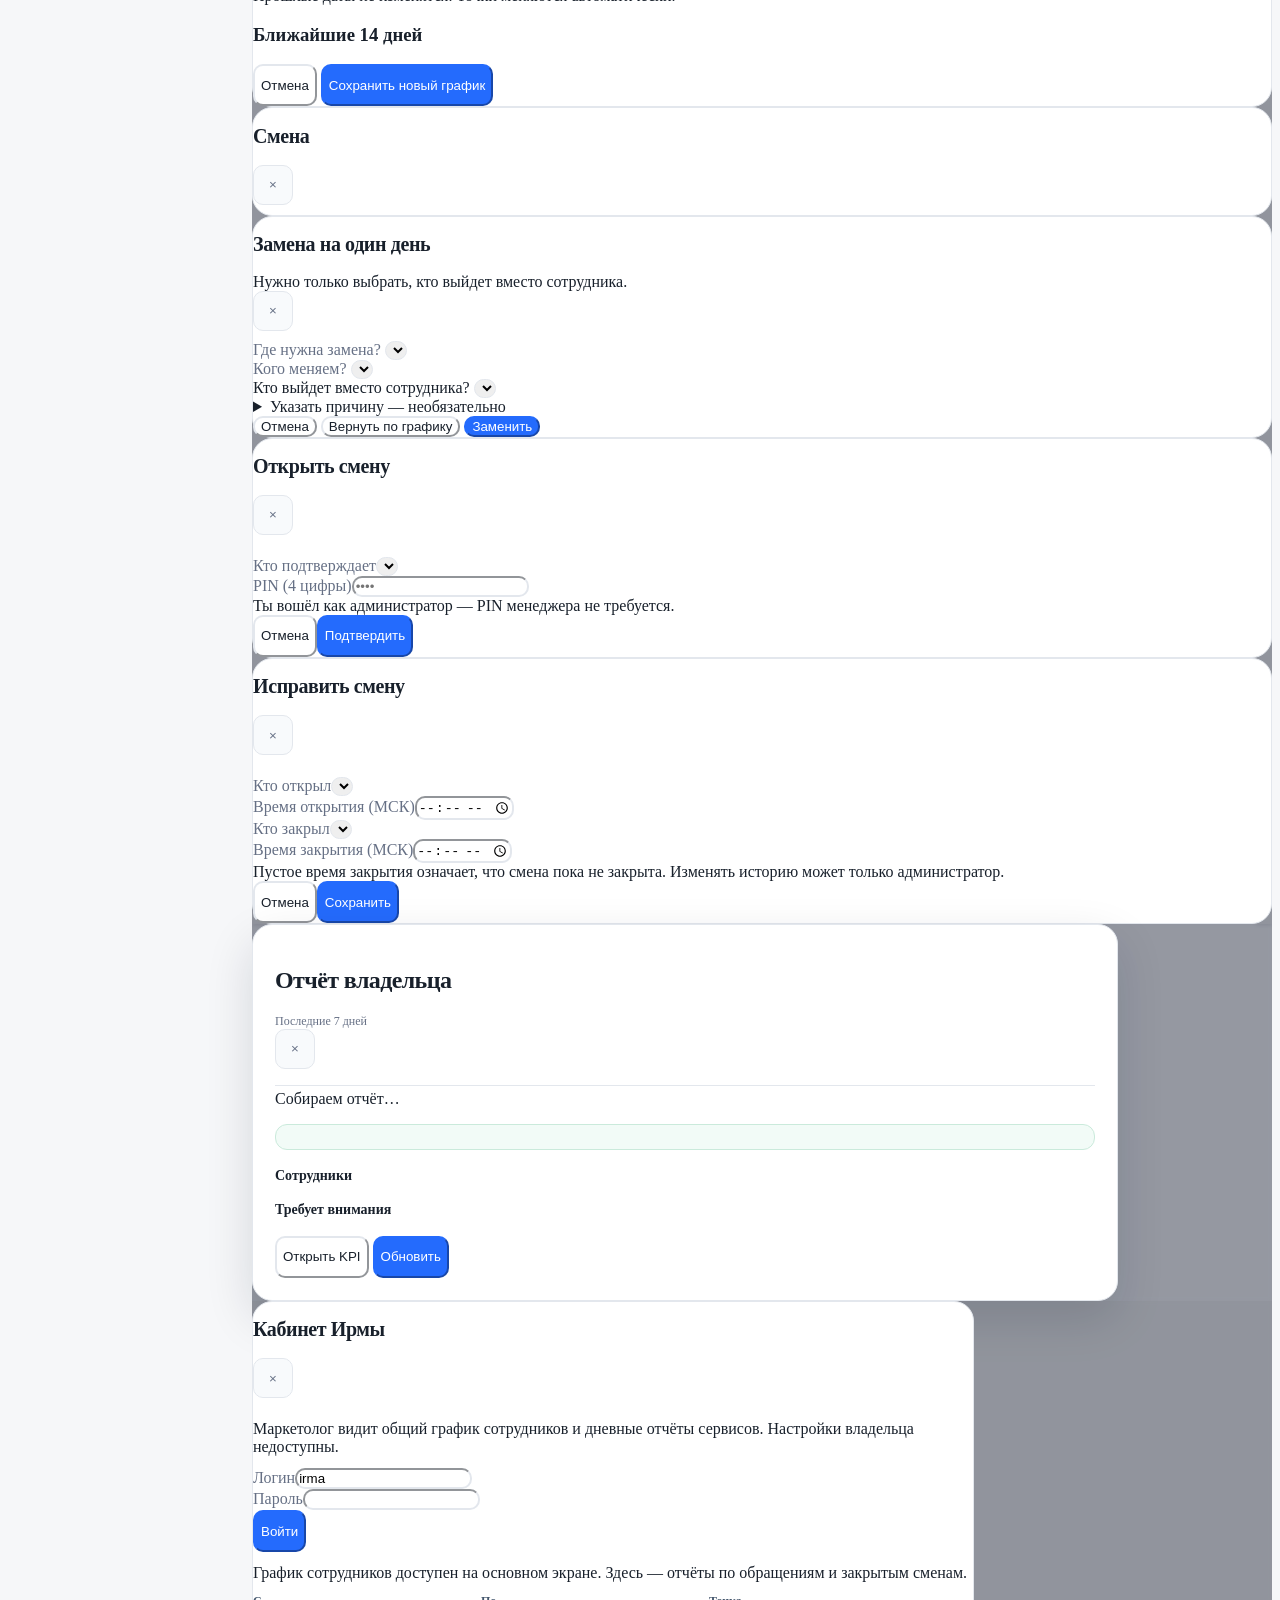
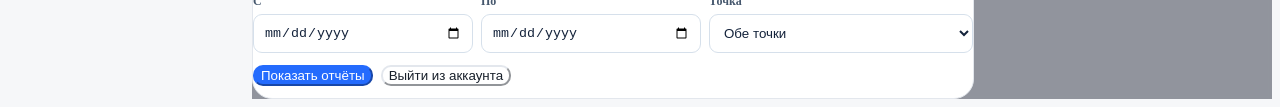
==== commit 09adc13f: "Add isolated marketer login and read-only daily report portal" ====
--- a/index.html
+++ b/index.html
@@ -120,6 +120,7 @@
       <div class="brand">MA График</div>
       <div style="display:flex;align-items:center;gap:8px">
         <div class="badge" id="saveBadge">Загрузка…</div>
+        <button class="authbtn" id="marketingOpenBtn" type="button">Маркетолог</button>
         <button class="authbtn" id="adminBtn">Администратор</button>
       </div>
     </div>
@@ -757,6 +758,36 @@
       <button class="close" id="closeServiceDay">×</button>
     </div>
     <div class="service-day-detail" id="serviceDayDetail"></div>
+  </div>
+</div>
+
+<div class="modal hidden" id="marketingModal">
+  <div class="sheet ma-marketer-sheet">
+    <div class="sheet-head"><h2>Ирма · Маркетолог</h2><button type="button" class="close" id="marketingClose" aria-label="Закрыть">×</button></div>
+    <div id="marketingLoginSection">
+      <p class="ma-marketer-note">Просмотр общего графика и отчётов обеих точек. Настройки владельца и финансы недоступны.</p>
+      <div class="field"><label for="marketingLogin">Логин</label><input id="marketingLogin" autocomplete="username" value="irma"></div>
+      <div class="field"><label for="marketingPassword">Пароль</label><input id="marketingPassword" type="password" autocomplete="current-password" placeholder="Пароль"></div>
+      <div class="login-error" id="marketingLoginError"></div>
+      <button class="primary" id="marketingLoginBtn" type="button">Войти</button>
+      <details class="ma-marketer-setup" id="marketingOwnerSetup">
+        <summary>Владельцу: настроить пароль Ирмы</summary>
+        <p class="ma-marketer-note">Сначала войдите как администратор MA График. Затем задайте пароль для отдельной учётной записи Ирмы.</p>
+        <div class="field"><label for="marketingSetupPassword">Пароль Ирмы</label><input id="marketingSetupPassword" type="password" autocomplete="new-password" placeholder="Новый пароль"></div>
+        <button class="secondary" id="marketingSetupBtn" type="button">Создать или обновить доступ</button>
+        <div class="login-error" id="marketingSetupError"></div>
+      </details>
+    </div>
+    <div id="marketingReportsSection" class="hidden">
+      <p class="ma-marketer-note">Просмотр и копирование дневных отчётов без изменения данных.</p>
+      <div class="ma-marketer-toolbar">
+        <label>Период <select id="marketingDays"><option value="7">7 дней</option><option value="30" selected>30 дней</option><option value="90">90 дней</option></select></label>
+        <button class="secondary" id="marketingReload" type="button">Обновить</button>
+        <button class="secondary" id="marketingLogout" type="button">Выйти</button>
+      </div>
+      <div class="login-error" id="marketingReportsError"></div>
+      <div id="marketingReportsList" class="ma-marketer-reports">Загрузка отчётов…</div>
+    </div>
   </div>
 </div>
 
@@ -1005,5 +1036,6 @@
 <script defer src="app.js?v=20261012-daily-report-v1" onerror="window.MABoot&&window.MABoot.assetError('app.js')"></script>
 <script defer src="irma.js?v=20261012-v1" onerror="window.MABoot&&window.MABoot.assetError('irma.js')"></script>
 
+<script defer src="marketing.js?v=20261012-irma-v1"></script>
 </body>
 </html>
--- a/styles.css
+++ b/styles.css
@@ -29,3 +29,23 @@
 .shift-report-history{margin-top:12px;display:block}
 .shift-report-history ol{padding-left:22px;margin:8px 0 12px}
 .shift-report-history li{margin:6px 0;overflow-wrap:anywhere}
+
+
+/* Separate read-only marketing portal. */
+.ma-marketer-sheet{width:min(100%,750px);max-height:90dvh;overflow:auto}
+.ma-marketer-note{font-size:13px;line-height:1.5;color:#576579;margin:12px 0}
+.ma-marketer-setup{margin:18px 0 0;padding:12px;border:1px solid #dfe5ed;border-radius:12px}
+.ma-marketer-setup summary{font-size:13px;font-weight:700;cursor:pointer}
+.ma-marketer-setup .field{margin:10px 0}
+.ma-marketer-toolbar{display:flex;align-items:center;gap:10px;flex-wrap:wrap;margin:12px 0}
+.ma-marketer-toolbar label{display:flex;align-items:center;gap:7px;font-size:13px}
+.ma-marketer-toolbar select{padding:8px;border:1px solid #d3dce7;border-radius:9px;background:#fff}
+.ma-marketer-reports{display:grid;gap:12px;margin:12px 0}
+.ma-marketer-report{border:1px solid #dce4ef;border-radius:13px;padding:13px;background:#fafcff}
+.ma-marketer-report h3{margin:0 0 8px;font-size:16px}
+.ma-marketer-report .ma-report-meta{color:#526277;font-size:13px}
+.ma-marketer-report ol{padding-left:22px;line-height:1.45;white-space:pre-wrap}
+.ma-marketer-report li{margin:6px 0;overflow-wrap:anywhere}
+.ma-marketer-report-actions{display:flex;gap:8px;margin-top:12px}
+#marketingOpenBtn{white-space:nowrap}
+@media(max-width:410px){#marketingOpenBtn{font-size:12px;padding:8px}}
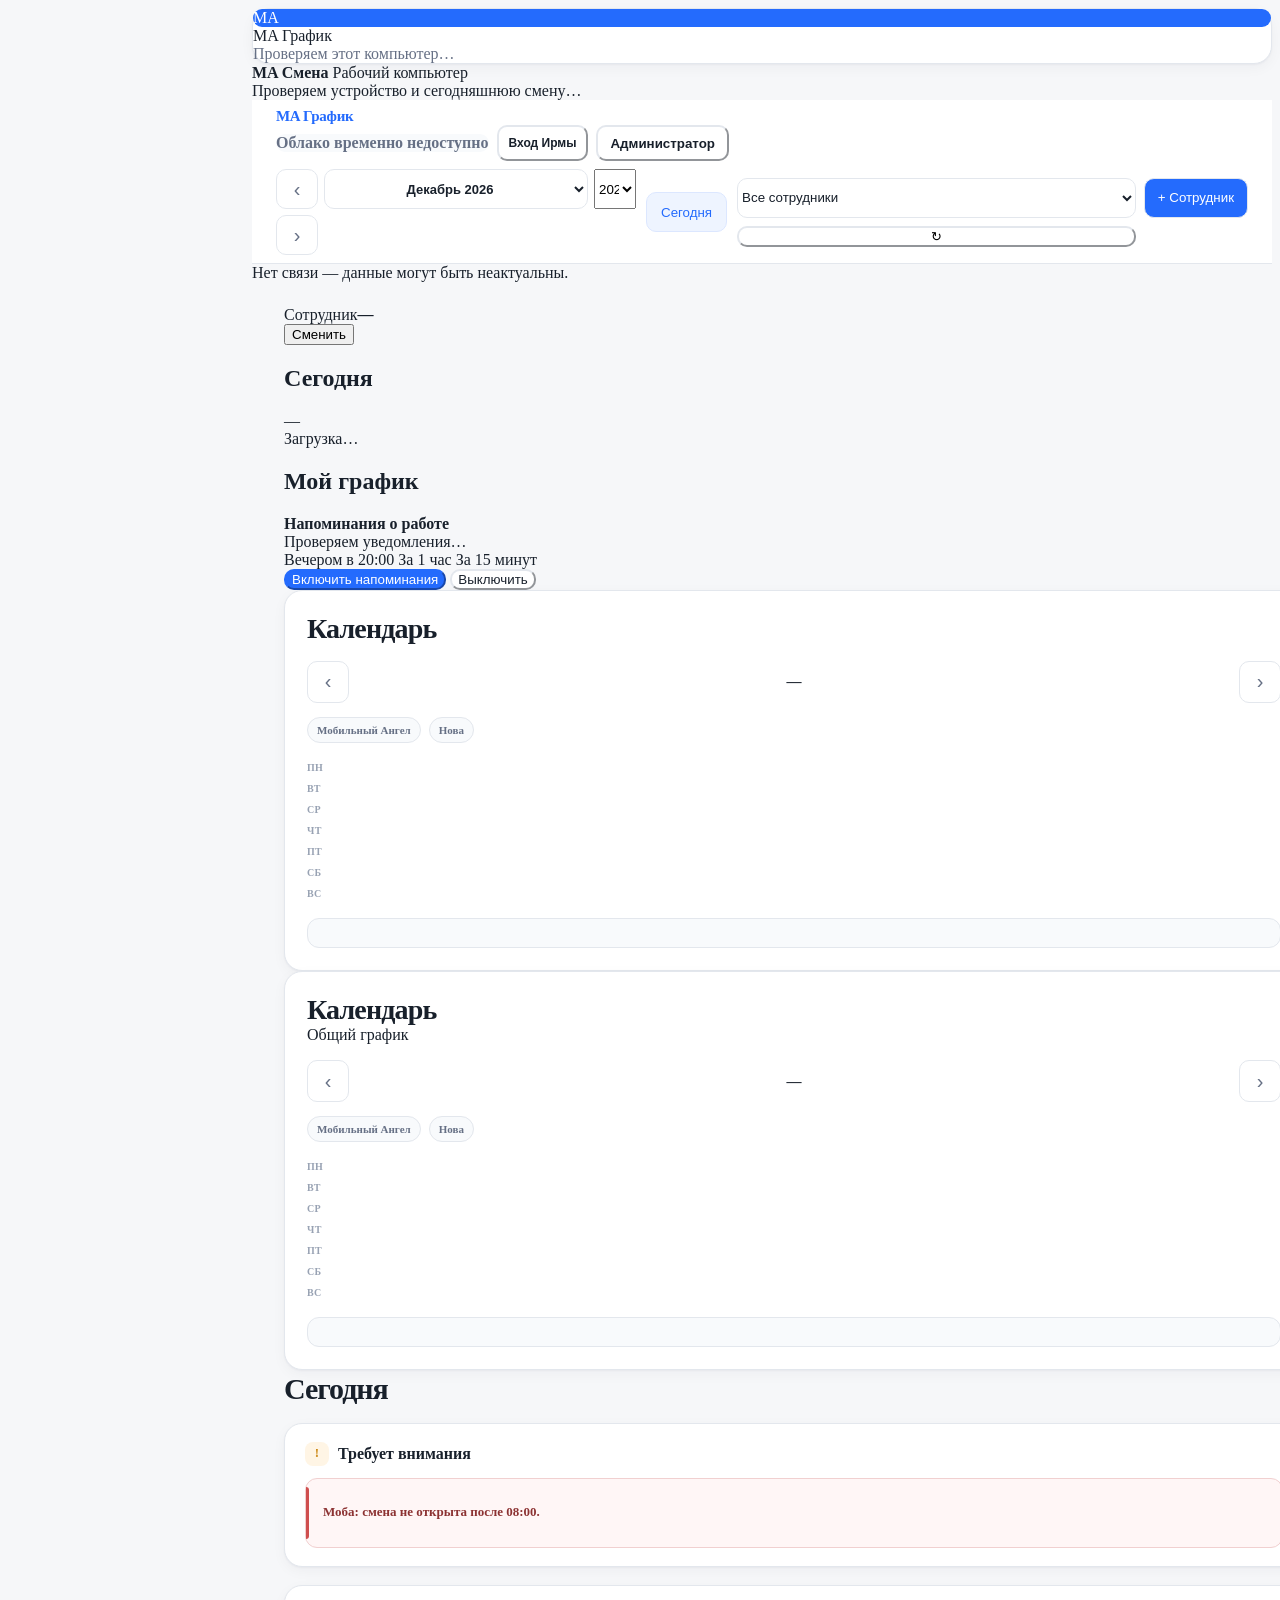
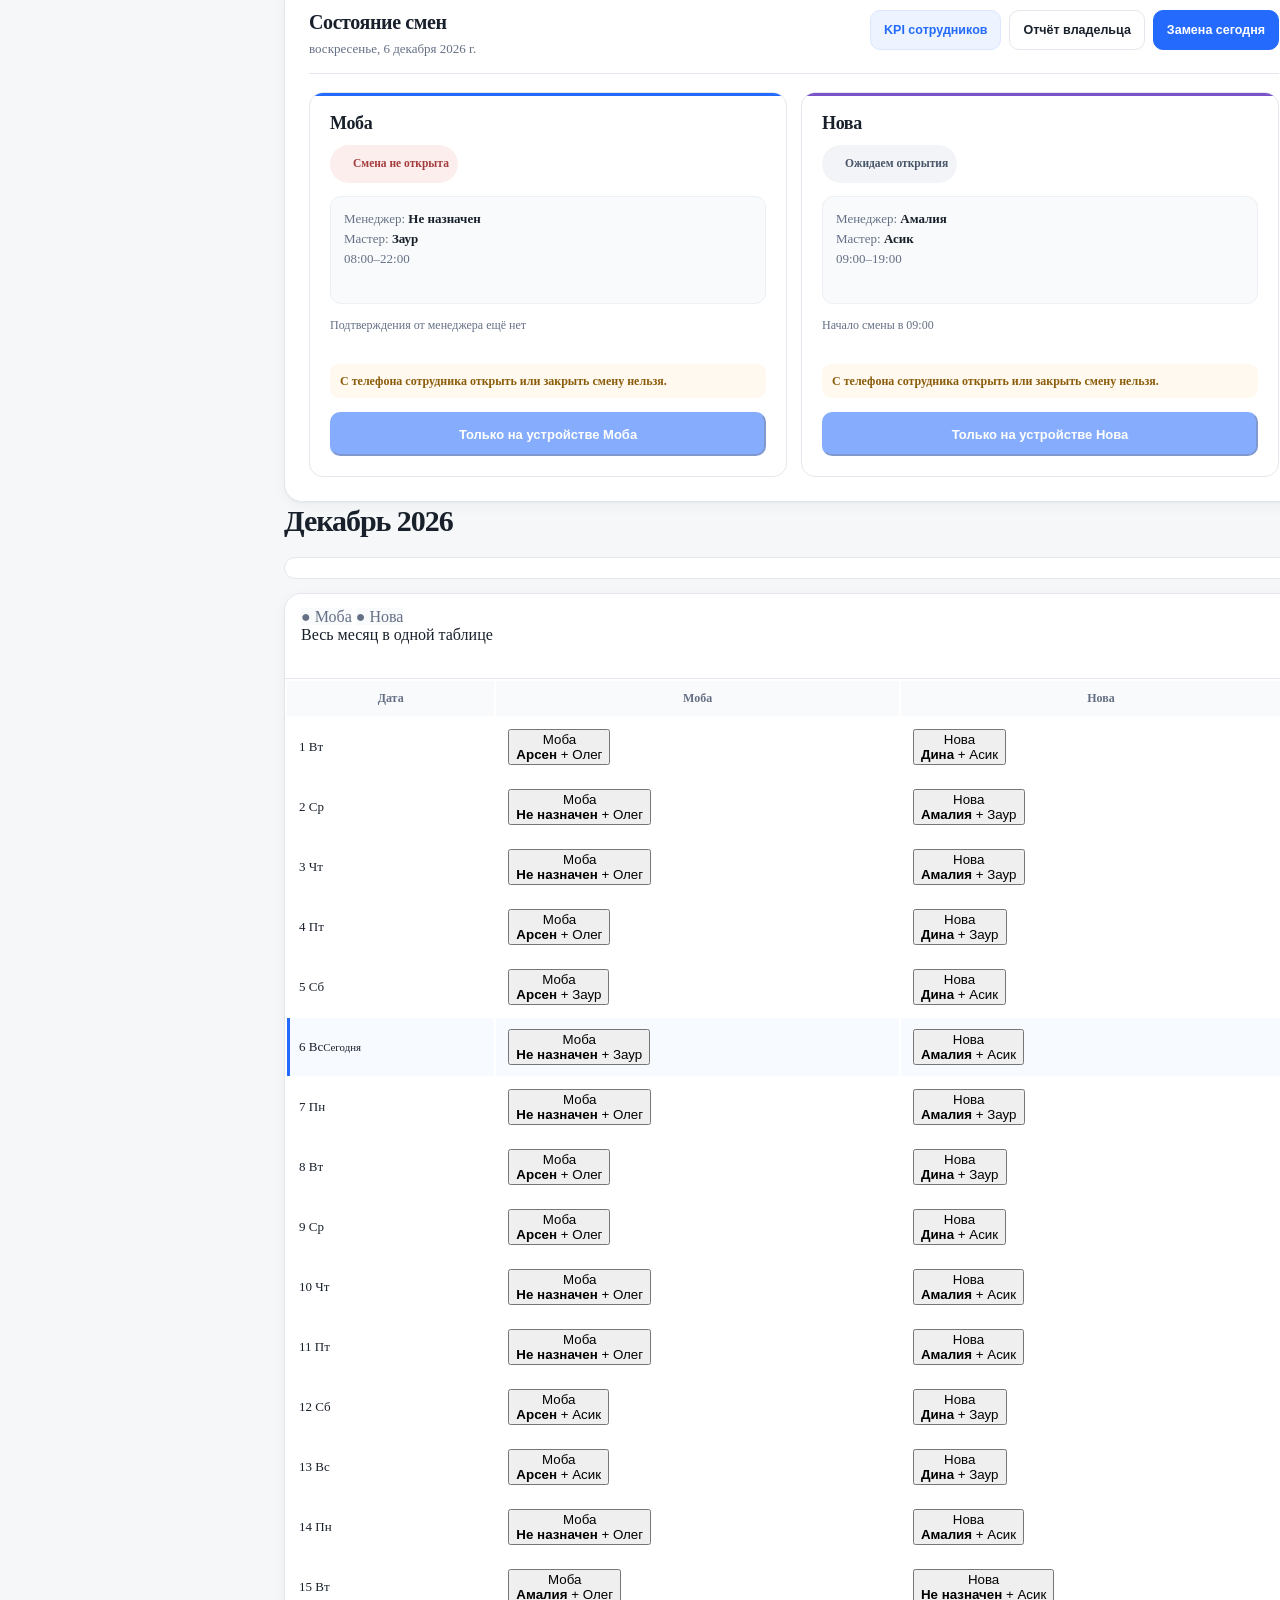
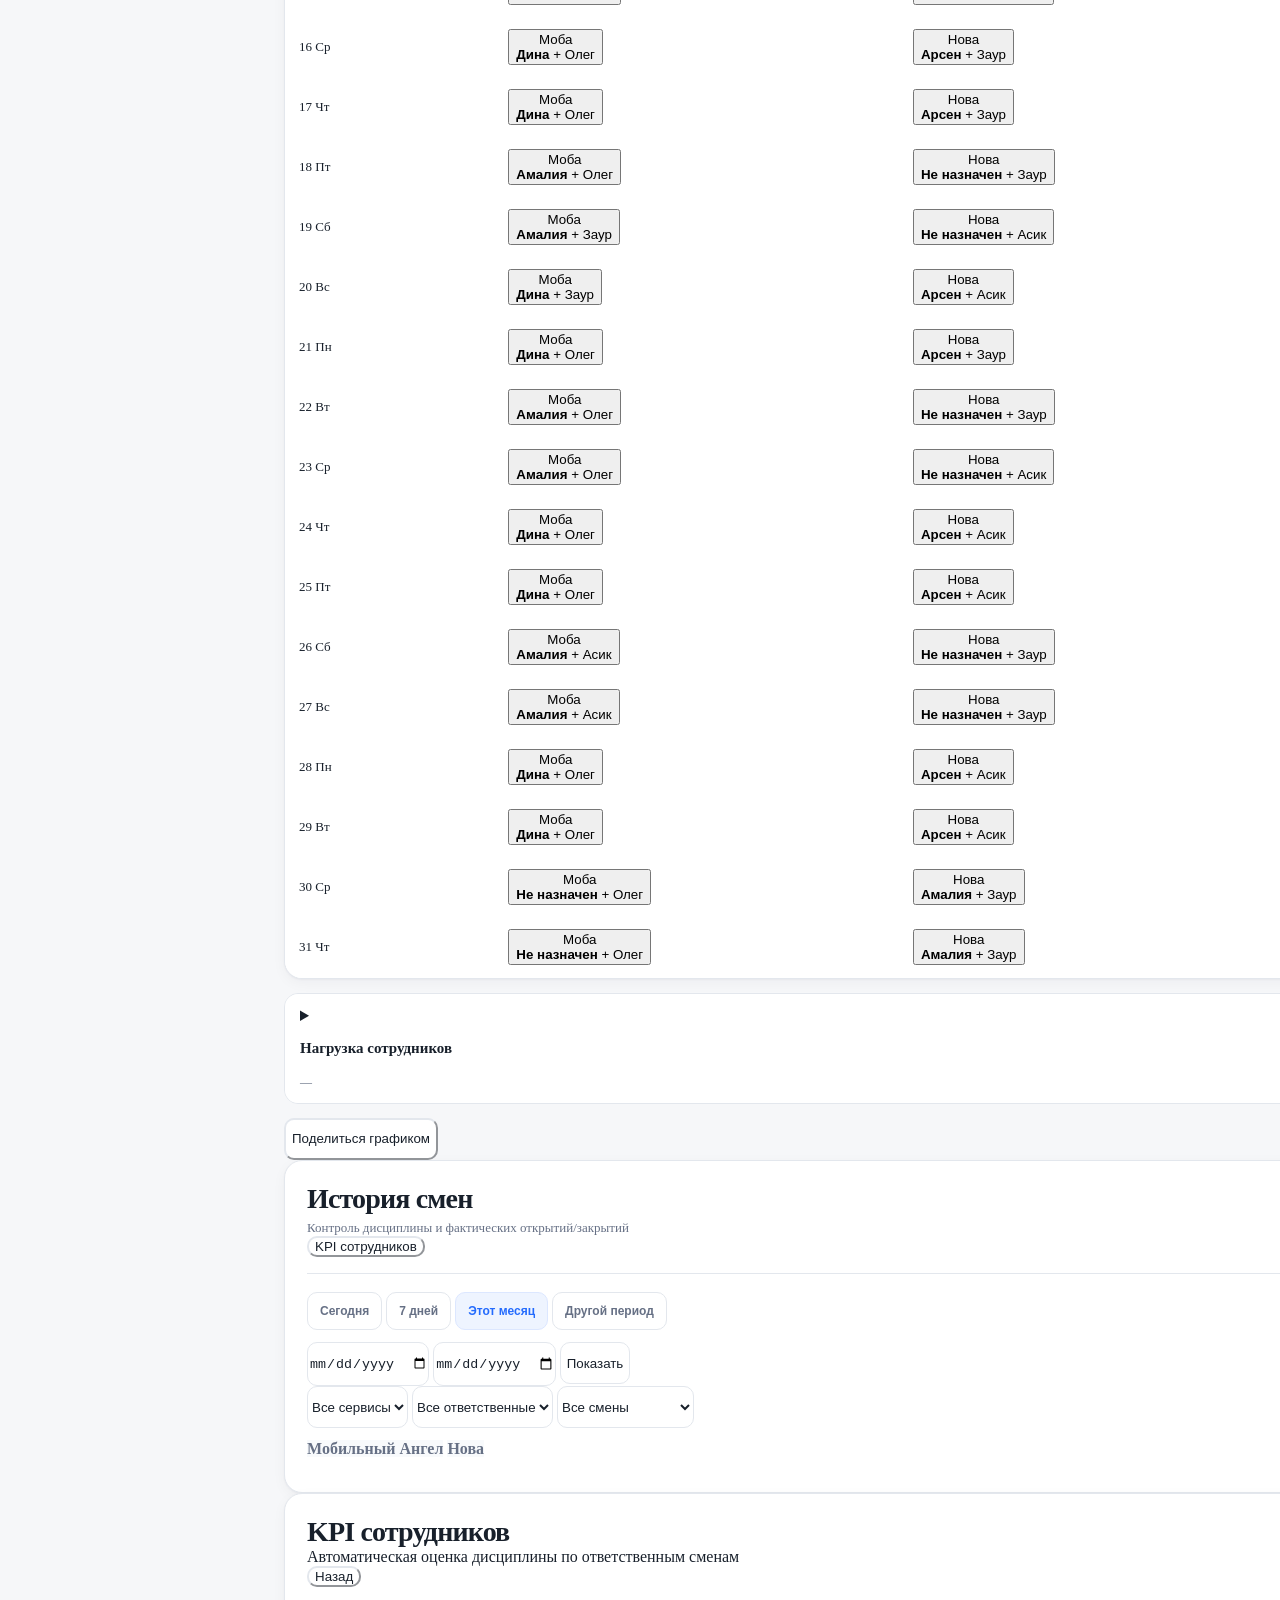
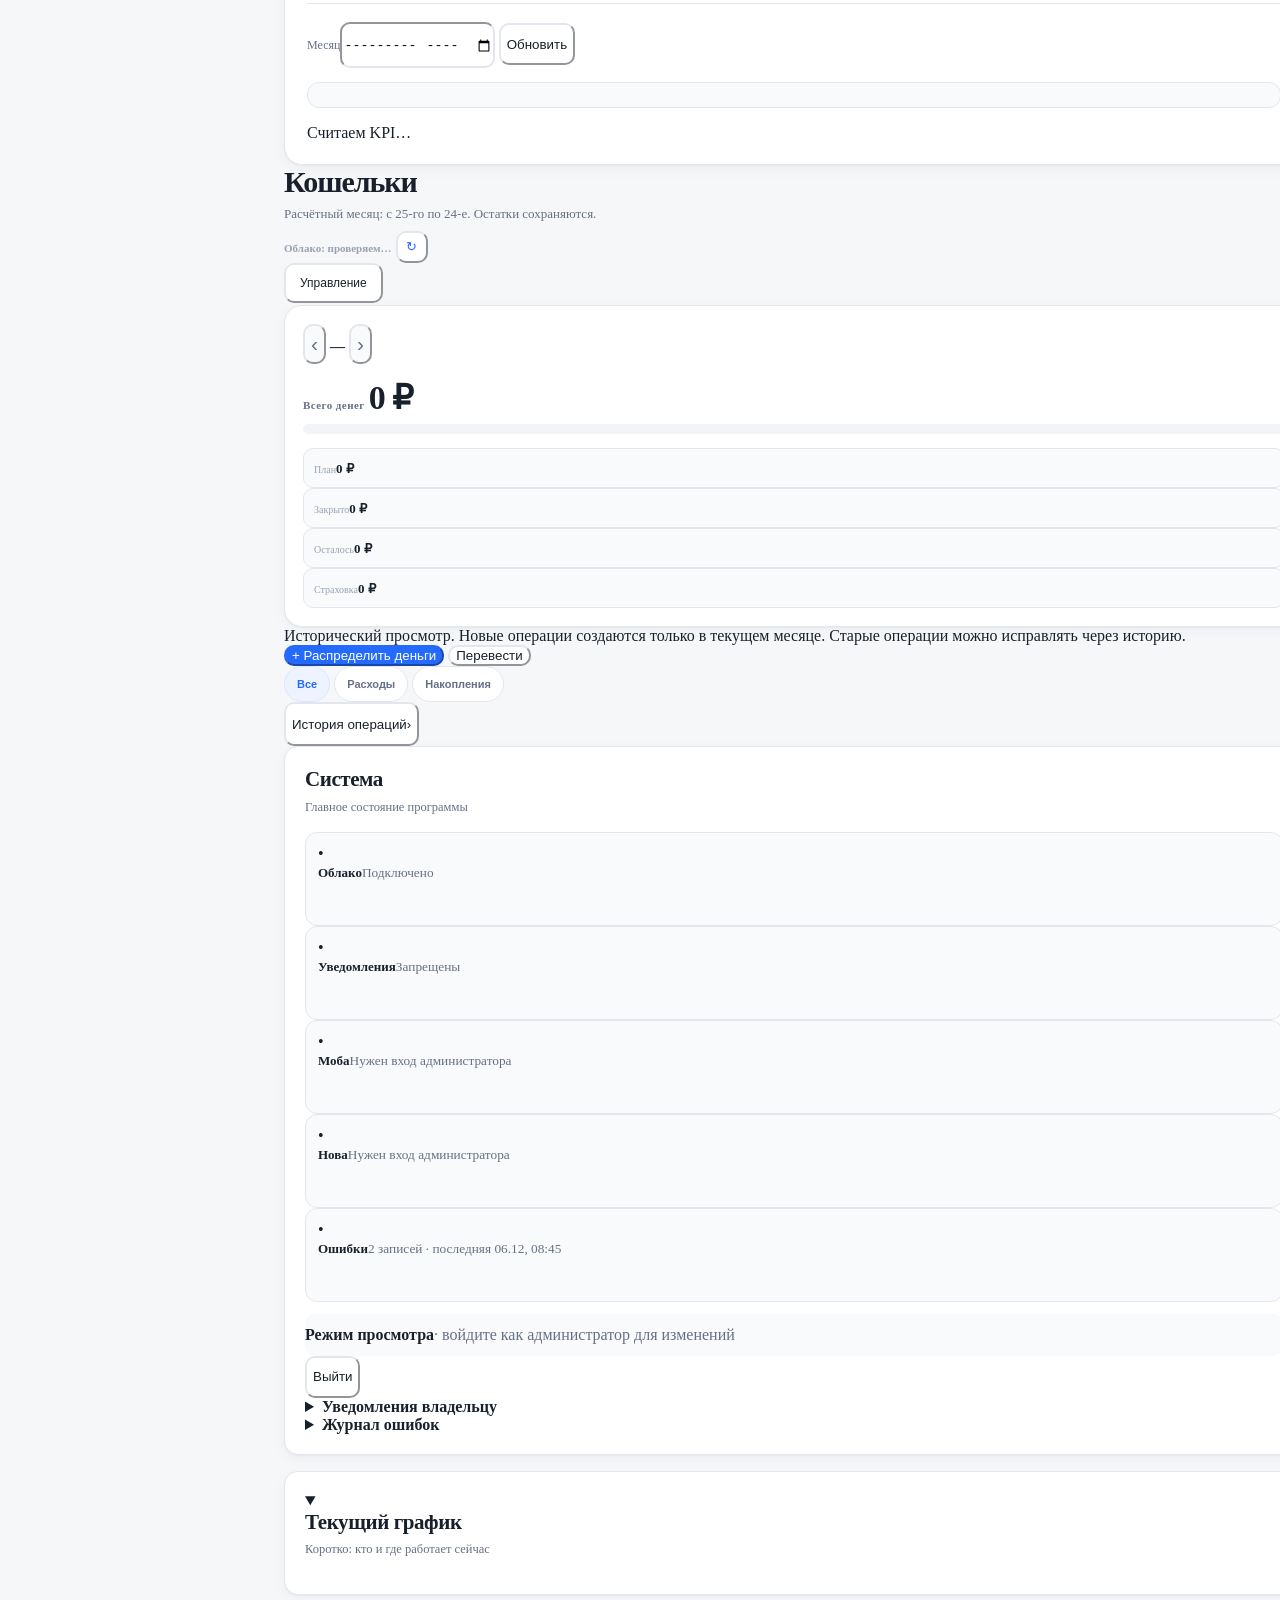
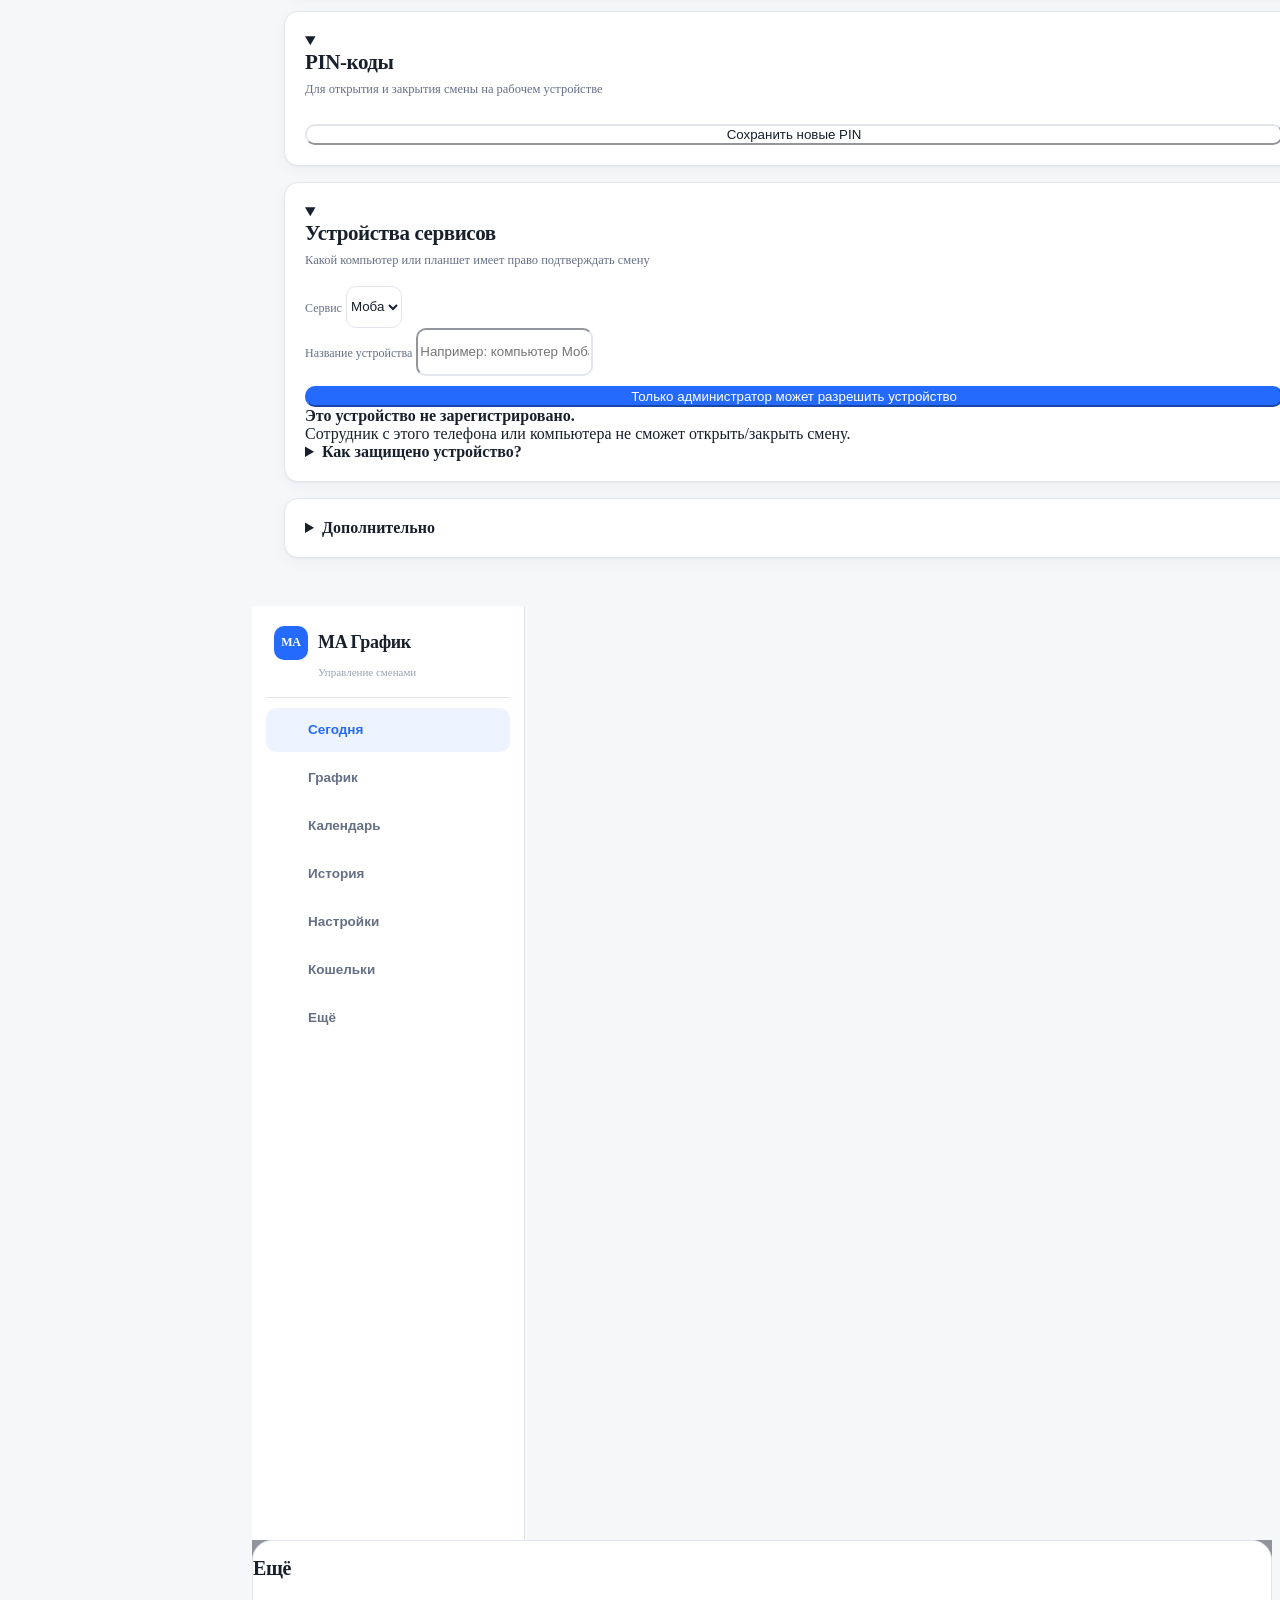
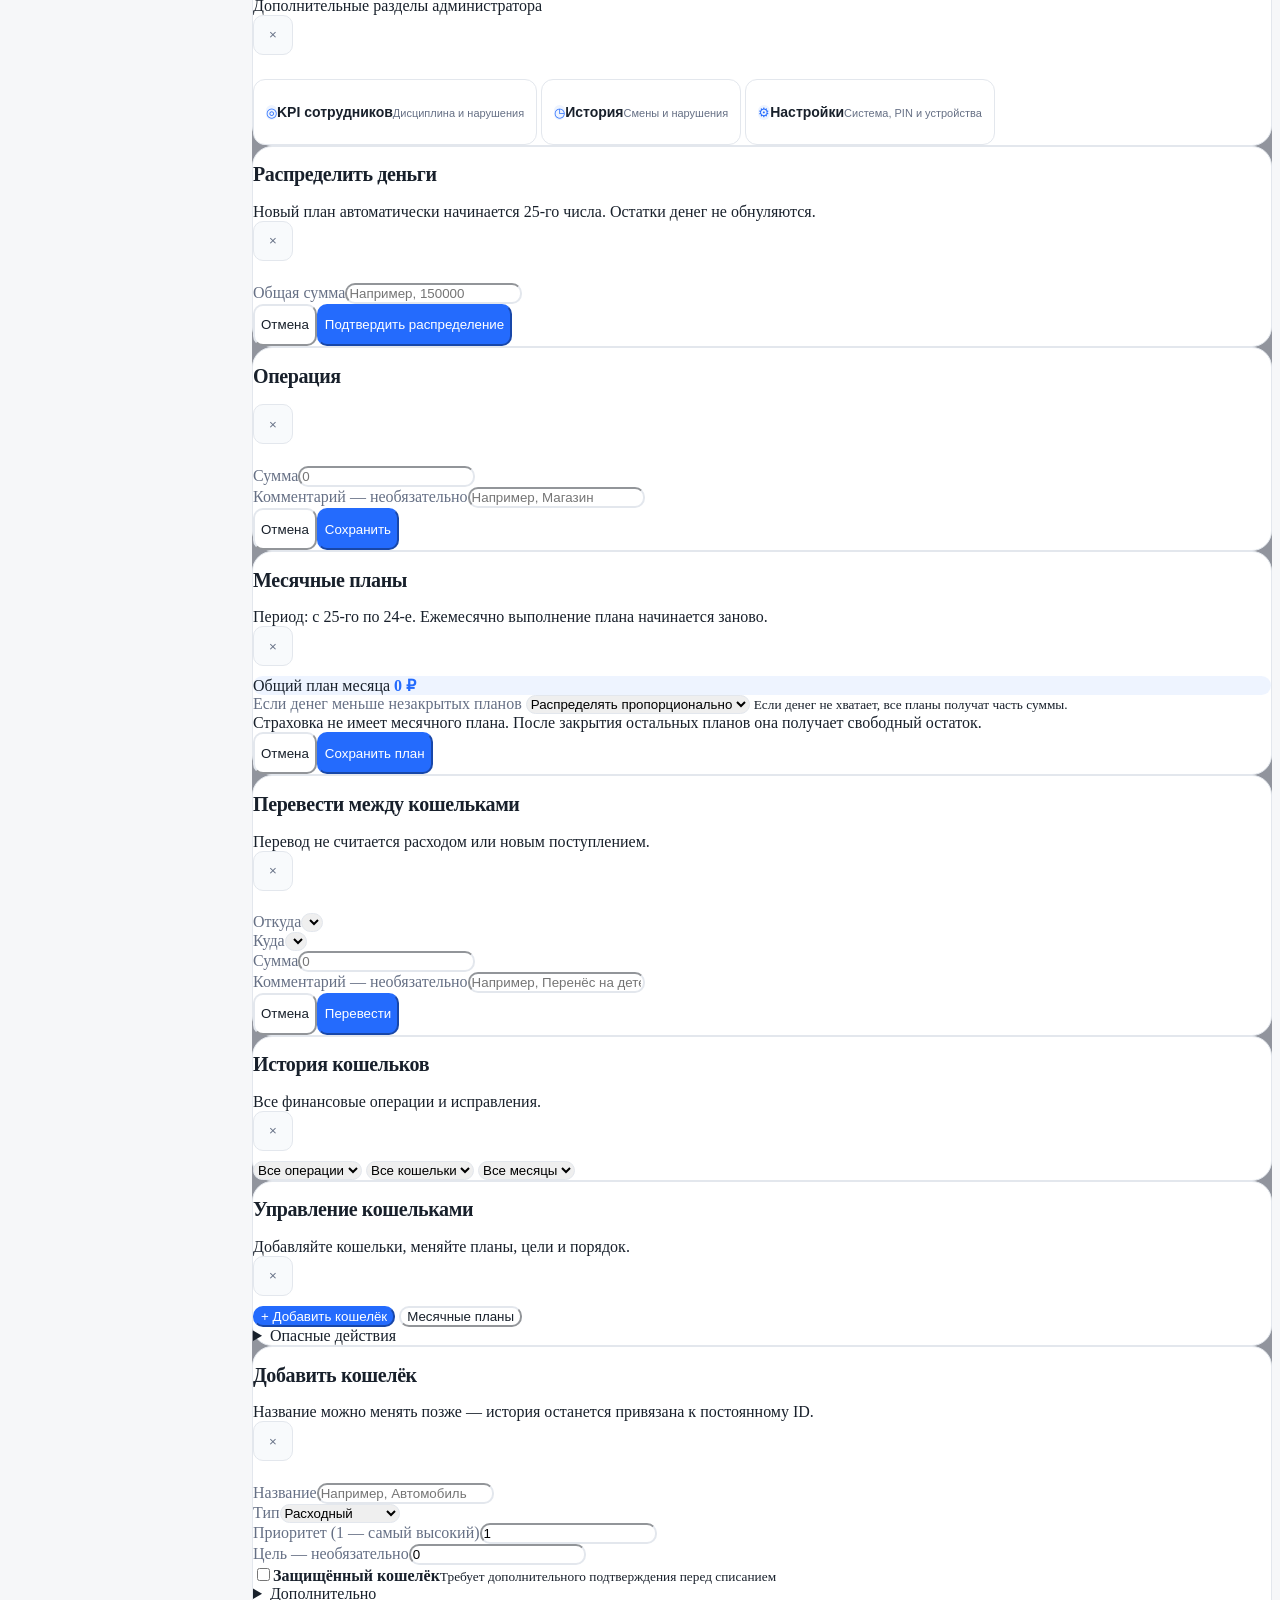
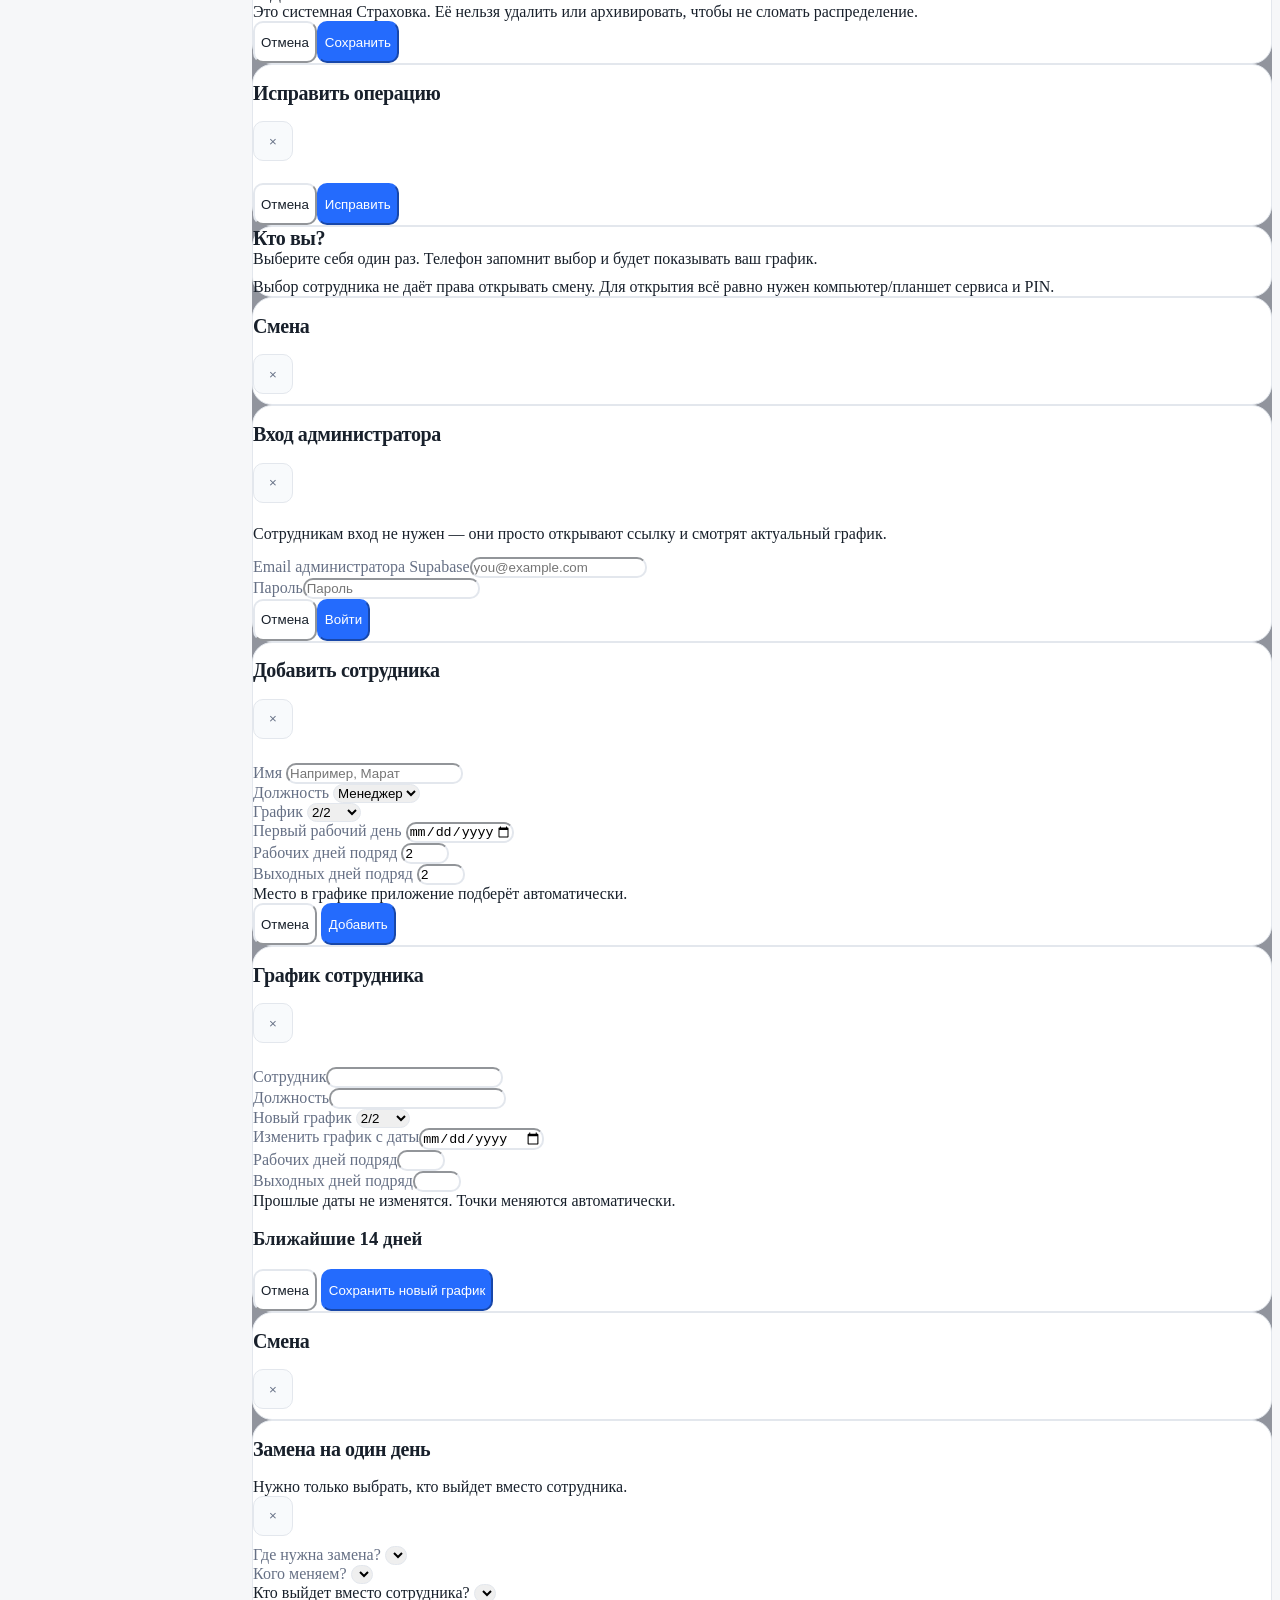
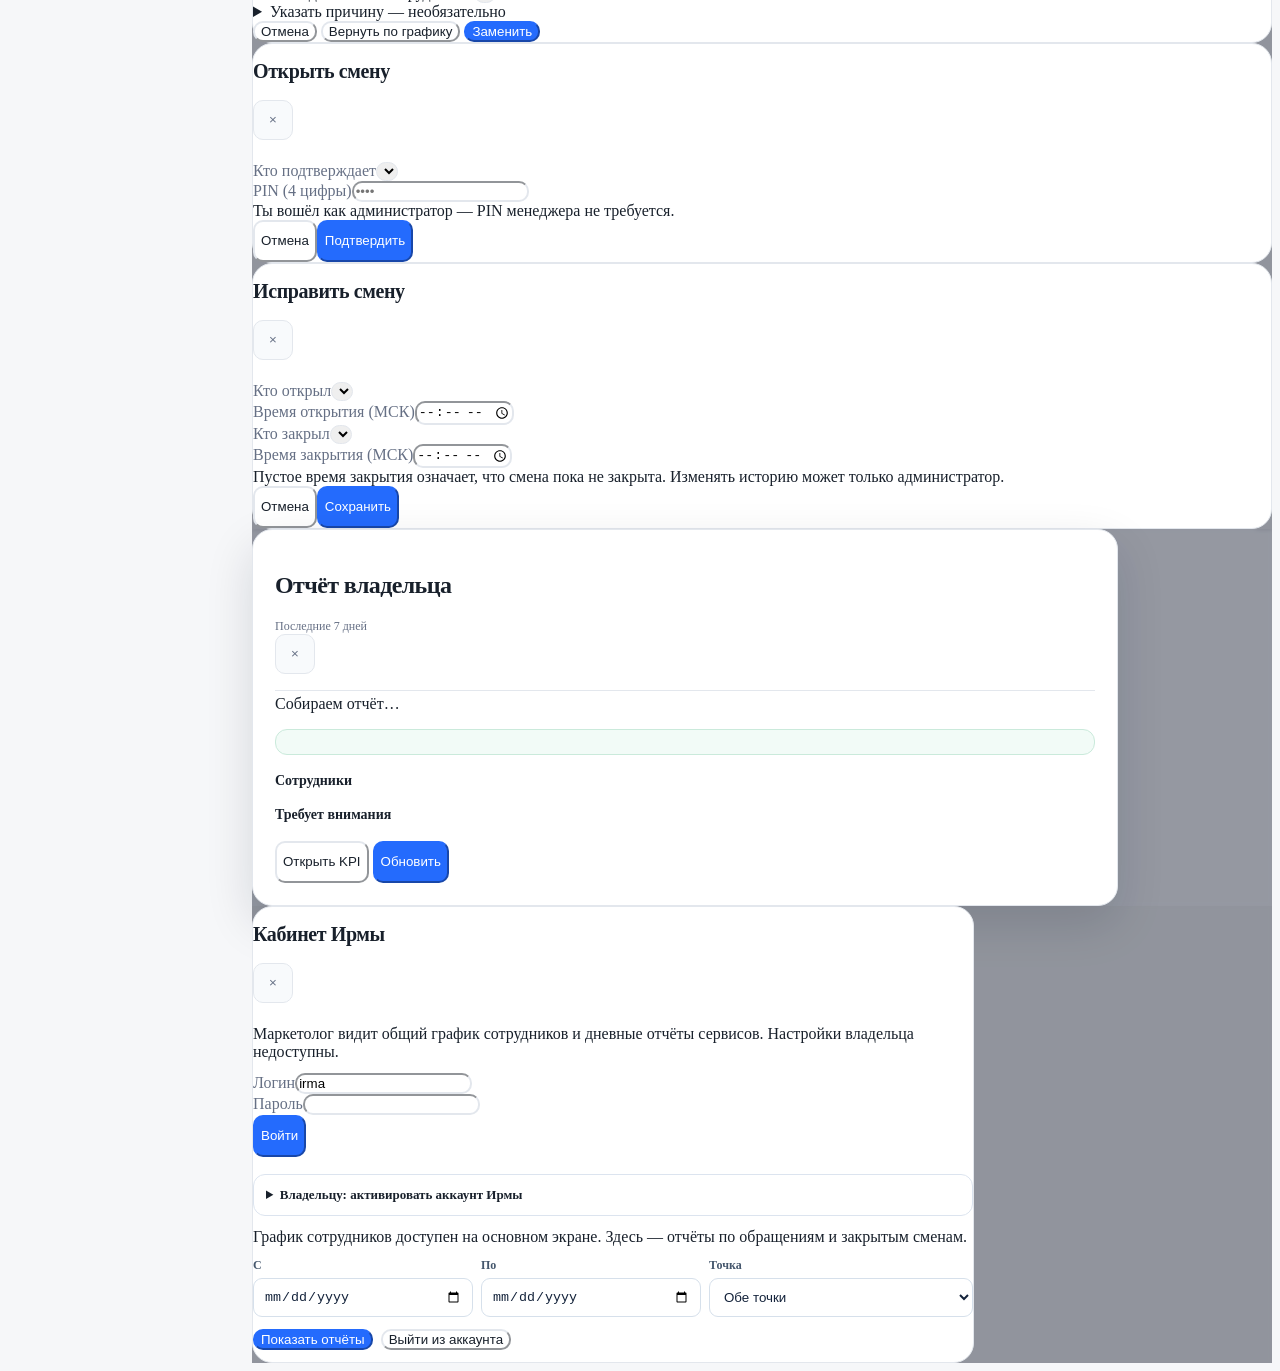
==== commit 07395cd1: "Wallet plan cycle: reset on 25th with precise initial reset and preserved ledger" ====
--- a/index.html
+++ b/index.html
@@ -120,7 +120,6 @@
       <div class="brand">MA График</div>
       <div style="display:flex;align-items:center;gap:8px">
         <div class="badge" id="saveBadge">Загрузка…</div>
-        <button class="authbtn" id="marketingOpenBtn" type="button">Маркетолог</button>
         <button class="authbtn" id="adminBtn">Администратор</button>
       </div>
     </div>
@@ -357,7 +356,7 @@
         <div class="wallets-head">
           <div class="wallets-title-block">
             <h2>Кошельки</h2>
-            <div class="wallets-sub">Личный бюджет на месяц</div>
+            <div class="wallets-sub">Расчётный месяц: с 25-го по 24-е. Остатки сохраняются.</div>
             <div class="wallet-cloud-line">
               <span class="wallet-cloud-state" id="walletCloudState">Облако: проверяем…</span>
               <button class="secondary wallet-sync-icon" id="walletSyncBtn" type="button" aria-label="Обновить кошельки из облака" title="Обновить из облака">↻</button>
@@ -614,7 +613,7 @@
 <div class="modal hidden" id="walletDistributionModal">
   <div class="sheet">
     <div class="sheet-head">
-      <div><h2>Распределить деньги</h2><div class="employee-mode-note">Программа учитывает, сколько уже выделено по планам этого месяца.</div></div>
+      <div><h2>Распределить деньги</h2><div class="employee-mode-note">Новый план автоматически начинается 25-го числа. Остатки денег не обнуляются.</div></div>
       <button class="close" id="closeWalletDistribution">×</button>
     </div>
     <div class="field" style="margin-top:12px"><label>Общая сумма</label><input id="walletDistributionAmount" inputmode="decimal" autocomplete="off" placeholder="Например, 150000"></div>
@@ -640,7 +639,7 @@
 <div class="modal hidden" id="walletPlanModal">
   <div class="sheet wallet-plan-sheet">
     <div class="sheet-head">
-      <div><h2>Месячные планы</h2><div class="employee-mode-note">Сколько всего нужно выделить в каждый кошелёк за месяц.</div></div>
+      <div><h2>Месячные планы</h2><div class="employee-mode-note">Период: с 25-го по 24-е. Ежемесячно выполнение плана начинается заново.</div></div>
       <button class="close" id="closeWalletPlan">×</button>
     </div>
     <div class="wallet-plan-sticky">
@@ -758,36 +757,6 @@
       <button class="close" id="closeServiceDay">×</button>
     </div>
     <div class="service-day-detail" id="serviceDayDetail"></div>
-  </div>
-</div>
-
-<div class="modal hidden" id="marketingModal">
-  <div class="sheet ma-marketer-sheet">
-    <div class="sheet-head"><h2>Ирма · Маркетолог</h2><button type="button" class="close" id="marketingClose" aria-label="Закрыть">×</button></div>
-    <div id="marketingLoginSection">
-      <p class="ma-marketer-note">Просмотр общего графика и отчётов обеих точек. Настройки владельца и финансы недоступны.</p>
-      <div class="field"><label for="marketingLogin">Логин</label><input id="marketingLogin" autocomplete="username" value="irma"></div>
-      <div class="field"><label for="marketingPassword">Пароль</label><input id="marketingPassword" type="password" autocomplete="current-password" placeholder="Пароль"></div>
-      <div class="login-error" id="marketingLoginError"></div>
-      <button class="primary" id="marketingLoginBtn" type="button">Войти</button>
-      <details class="ma-marketer-setup" id="marketingOwnerSetup">
-        <summary>Владельцу: настроить пароль Ирмы</summary>
-        <p class="ma-marketer-note">Сначала войдите как администратор MA График. Затем задайте пароль для отдельной учётной записи Ирмы.</p>
-        <div class="field"><label for="marketingSetupPassword">Пароль Ирмы</label><input id="marketingSetupPassword" type="password" autocomplete="new-password" placeholder="Новый пароль"></div>
-        <button class="secondary" id="marketingSetupBtn" type="button">Создать или обновить доступ</button>
-        <div class="login-error" id="marketingSetupError"></div>
-      </details>
-    </div>
-    <div id="marketingReportsSection" class="hidden">
-      <p class="ma-marketer-note">Просмотр и копирование дневных отчётов без изменения данных.</p>
-      <div class="ma-marketer-toolbar">
-        <label>Период <select id="marketingDays"><option value="7">7 дней</option><option value="30" selected>30 дней</option><option value="90">90 дней</option></select></label>
-        <button class="secondary" id="marketingReload" type="button">Обновить</button>
-        <button class="secondary" id="marketingLogout" type="button">Выйти</button>
-      </div>
-      <div class="login-error" id="marketingReportsError"></div>
-      <div id="marketingReportsList" class="ma-marketer-reports">Загрузка отчётов…</div>
-    </div>
   </div>
 </div>
 
@@ -1025,7 +994,7 @@
 <script defer src="shifts.js?v=20260927-boot-recovery-v1" onerror="window.MABoot&&window.MABoot.assetError('shifts.js')"></script>
 <script defer src="employees.js?v=20260927-boot-recovery-v1" onerror="window.MABoot&&window.MABoot.assetError('employees.js')"></script>
 <script defer src="supabase.js?v=20260927-boot-recovery-v1" onerror="window.MABoot&&window.MABoot.assetError('supabase.js')"></script>
-<script defer src="wallets.js?v=20260927-boot-recovery-v1" onerror="window.MABoot&&window.MABoot.assetError('wallets.js')"></script>
+<script defer src="wallets.js?v=20261025-cycle25-v1" onerror="window.MABoot&&window.MABoot.assetError('wallets.js')"></script>
 <script defer src="admin.js?v=20260927-boot-recovery-v1" onerror="window.MABoot&&window.MABoot.assetError('admin.js')"></script>
 <script defer src="errors.js?v=20260927-boot-recovery-v1" onerror="window.MABoot&&window.MABoot.assetError('errors.js')"></script>
 <script defer src="settings.js?v=20260927-boot-recovery-v1" onerror="window.MABoot&&window.MABoot.assetError('settings.js')"></script>
@@ -1033,9 +1002,8 @@
 <script defer src="history.js?v=20261012-daily-report-v1" onerror="window.MABoot&&window.MABoot.assetError('history.js')"></script>
 <script defer src="kpi.js?v=20260927-boot-recovery-v1" onerror="window.MABoot&&window.MABoot.assetError('kpi.js')"></script>
 <script defer src="safety.js?v=20260927-boot-recovery-v1" onerror="window.MABoot&&window.MABoot.assetError('safety.js')"></script>
-<script defer src="app.js?v=20261012-daily-report-v1" onerror="window.MABoot&&window.MABoot.assetError('app.js')"></script>
+<script defer src="app.js?v=20261025-cycle25-v1" onerror="window.MABoot&&window.MABoot.assetError('app.js')"></script>
 <script defer src="irma.js?v=20261012-v1" onerror="window.MABoot&&window.MABoot.assetError('irma.js')"></script>
 
-<script defer src="marketing.js?v=20261012-irma-v1"></script>
 </body>
 </html>
--- a/irma.css
+++ b/irma.css
@@ -13,3 +13,11 @@
 .irma-report-body li{margin:6px 0;overflow-wrap:anywhere}
 .irma-empty{padding:16px;text-align:center;color:#64748b}
 @media(max-width:620px){.irma-filters{grid-template-columns:1fr 1fr}.irma-filters label:last-child{grid-column:1/-1}.irma-entry{font-size:11px;padding:8px 7px}}
+
+
+.irma-setup{margin:17px 0 3px;padding:12px;border:1px solid #dce4ef;border-radius:12px}
+.irma-setup summary{font-size:13px;font-weight:700;cursor:pointer}
+.irma-setup p{font-size:13px;color:#66758c;line-height:1.45}
+.irma-setup label{display:block;font-size:13px;font-weight:700;margin:10px 0 6px}
+.irma-setup input{box-sizing:border-box;width:100%;min-height:42px;border:1px solid #d2dcea;border-radius:10px;padding:8px 11px;font-size:16px}
+.irma-setup button{margin:10px 0}
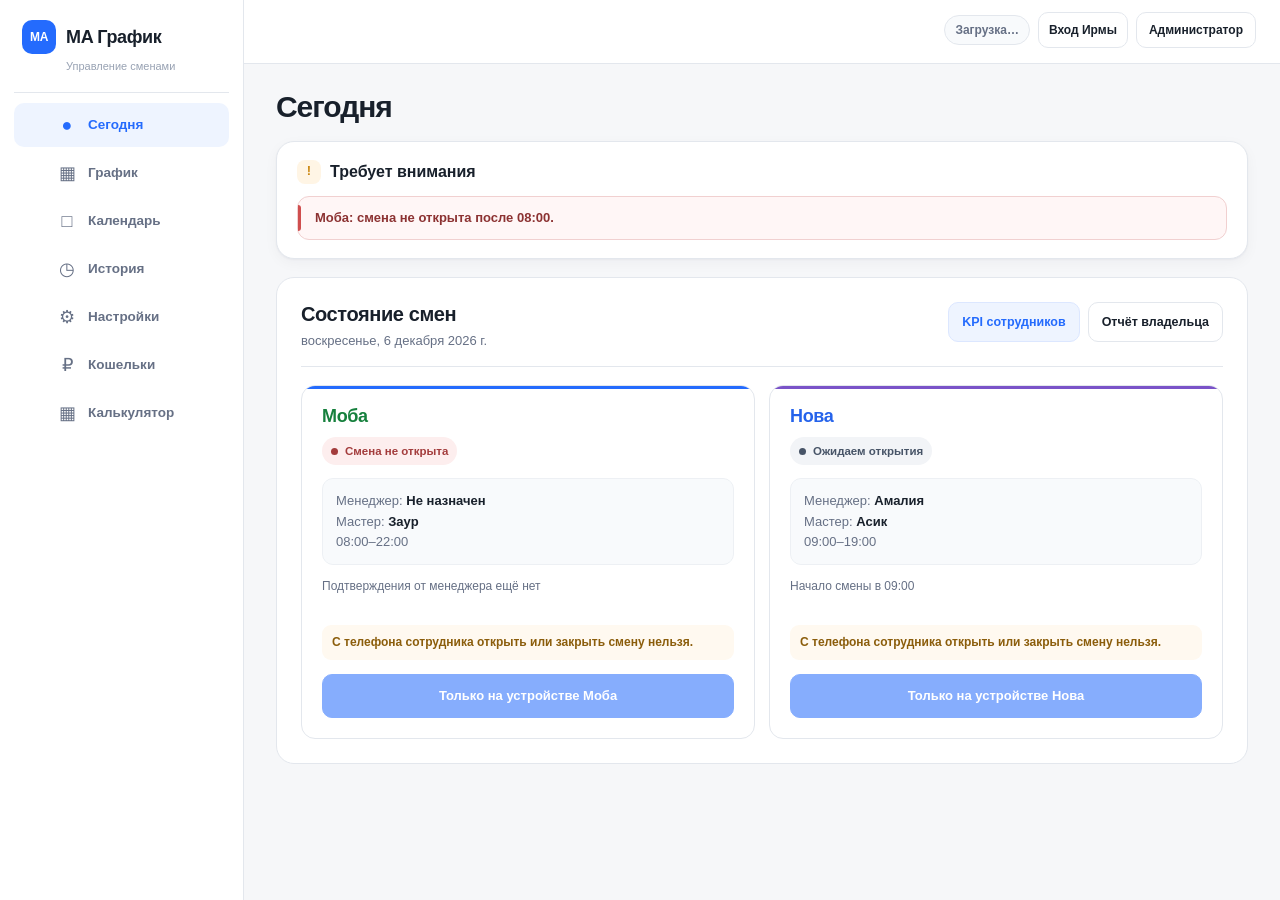
==== commit 03cc0d24: "Добавить калькулятор ремонта в график сотрудников" ====
--- a/index.html
+++ b/index.html
@@ -88,7 +88,7 @@
 </script>
 <title>MA График</title>
 <link rel="icon" type="image/png" sizes="64x64" href="ma-favicon-final-v6.png">
-<link rel="stylesheet" href="styles.css?v=20261012-daily-report-v1">
+<link rel="stylesheet" href="styles.css?v=20261127-repair">
 <link rel="stylesheet" href="irma.css?v=20261012-v1">
 <link rel="manifest" href="manifest.webmanifest">
 <link rel="apple-touch-icon" sizes="180x180" href="ma-apple-touch-final-v6.png">
@@ -146,6 +146,19 @@
       <div><span>Сотрудник</span><b id="employeeIdentityName">—</b></div>
       <button class="employee-identity-change" id="changeEmployeeGlobal">Сменить</button>
     </div>
+    <section id="repairCalculatorPage" class="hidden" aria-label="Калькулятор ремонта">
+      <div id="repairAccess" class="card repair-access">
+        <h2>Калькулятор ремонта</h2>
+        <p id="repairStatus" role="status"></p>
+        <form id="repairUnlock" class="hidden">
+          <label id="repairEmployeeField" class="hidden">Сотрудник<select id="repairEmployee"></select></label>
+          <label>Личный PIN<input id="repairPin" type="password" inputmode="numeric" pattern="[0-9]{4}" maxlength="4" autocomplete="off" required></label>
+          <button class="primary" type="submit">Открыть калькулятор</button>
+        </form>
+        <button id="repairRetry" class="secondary hidden" type="button">Повторить</button>
+      </div>
+      <div id="repairContent"></div>
+    </section>
     <section id="employeeTodayPage" class="hidden">
       <div class="employee-hero">
         <div class="employee-hero-top">
@@ -589,6 +602,7 @@
     <button class="tab" id="bottomTab4" data-tab="history">История</button>
     <button class="tab" id="bottomTab5" data-tab="settings">Настройки</button>
     <button class="tab" id="bottomTab6" data-tab="wallets">Кошельки</button>
+    <button class="tab hidden" id="repairTab" data-tab="repairCalculator">Калькулятор</button>
     <button class="tab hidden" id="bottomTabMore" data-tab="more">Ещё</button>
   </div>
 </nav>
@@ -606,6 +620,7 @@
       <button class="secondary mobile-more-action" data-mobile-more-tab="kpi"><span class="mobile-more-icon">◎</span><span><b>KPI сотрудников</b><small>Дисциплина и нарушения</small></span></button>
       <button class="secondary mobile-more-action" data-mobile-more-tab="history"><span class="mobile-more-icon">◷</span><span><b>История</b><small>Смены и нарушения</small></span></button>
       <button class="secondary mobile-more-action" data-mobile-more-tab="settings"><span class="mobile-more-icon">⚙</span><span><b>Настройки</b><small>Система, PIN и устройства</small></span></button>
+      <button class="secondary mobile-more-action" data-mobile-more-tab="repairCalculator"><span class="mobile-more-icon">▦</span><span><b>Калькулятор</b><small>Стоимость ремонта</small></span></button>
     </div>
   </div>
 </div>
@@ -1002,7 +1017,8 @@
 <script defer src="history.js?v=20261012-daily-report-v1" onerror="window.MABoot&&window.MABoot.assetError('history.js')"></script>
 <script defer src="kpi.js?v=20260927-boot-recovery-v1" onerror="window.MABoot&&window.MABoot.assetError('kpi.js')"></script>
 <script defer src="safety.js?v=20260927-boot-recovery-v1" onerror="window.MABoot&&window.MABoot.assetError('safety.js')"></script>
-<script defer src="app.js?v=20261025-cycle25-v1" onerror="window.MABoot&&window.MABoot.assetError('app.js')"></script>
+<script defer src="repair-calculator.js?v=20261127"></script>
+<script defer src="app.js?v=20261127-repair" onerror="window.MABoot&&window.MABoot.assetError('app.js')"></script>
 <script defer src="irma.js?v=20261012-v1" onerror="window.MABoot&&window.MABoot.assetError('irma.js')"></script>
 
 </body>
--- a/styles.css
+++ b/styles.css
@@ -30,22 +30,10 @@
 .shift-report-history ol{padding-left:22px;margin:8px 0 12px}
 .shift-report-history li{margin:6px 0;overflow-wrap:anywhere}
 
-
-/* Separate read-only marketing portal. */
-.ma-marketer-sheet{width:min(100%,750px);max-height:90dvh;overflow:auto}
-.ma-marketer-note{font-size:13px;line-height:1.5;color:#576579;margin:12px 0}
-.ma-marketer-setup{margin:18px 0 0;padding:12px;border:1px solid #dfe5ed;border-radius:12px}
-.ma-marketer-setup summary{font-size:13px;font-weight:700;cursor:pointer}
-.ma-marketer-setup .field{margin:10px 0}
-.ma-marketer-toolbar{display:flex;align-items:center;gap:10px;flex-wrap:wrap;margin:12px 0}
-.ma-marketer-toolbar label{display:flex;align-items:center;gap:7px;font-size:13px}
-.ma-marketer-toolbar select{padding:8px;border:1px solid #d3dce7;border-radius:9px;background:#fff}
-.ma-marketer-reports{display:grid;gap:12px;margin:12px 0}
-.ma-marketer-report{border:1px solid #dce4ef;border-radius:13px;padding:13px;background:#fafcff}
-.ma-marketer-report h3{margin:0 0 8px;font-size:16px}
-.ma-marketer-report .ma-report-meta{color:#526277;font-size:13px}
-.ma-marketer-report ol{padding-left:22px;line-height:1.45;white-space:pre-wrap}
-.ma-marketer-report li{margin:6px 0;overflow-wrap:anywhere}
-.ma-marketer-report-actions{display:flex;gap:8px;margin-top:12px}
-#marketingOpenBtn{white-space:nowrap}
-@media(max-width:410px){#marketingOpenBtn{font-size:12px;padding:8px}}
+.tab[data-tab="repairCalculator"]::before{content:"▦"}
+.repair-access{max-width:440px;margin:12px auto;padding:20px}
+.repair-access h2{margin:0 0 10px}
+.repair-access form,.repair-access label{display:grid;gap:8px}
+.repair-access form{gap:14px}
+.repair-access input,.repair-access select{box-sizing:border-box;width:100%;min-height:44px}
+#repairContent iframe{display:block;border:0;width:100%;height:80vh;border-radius:14px}
